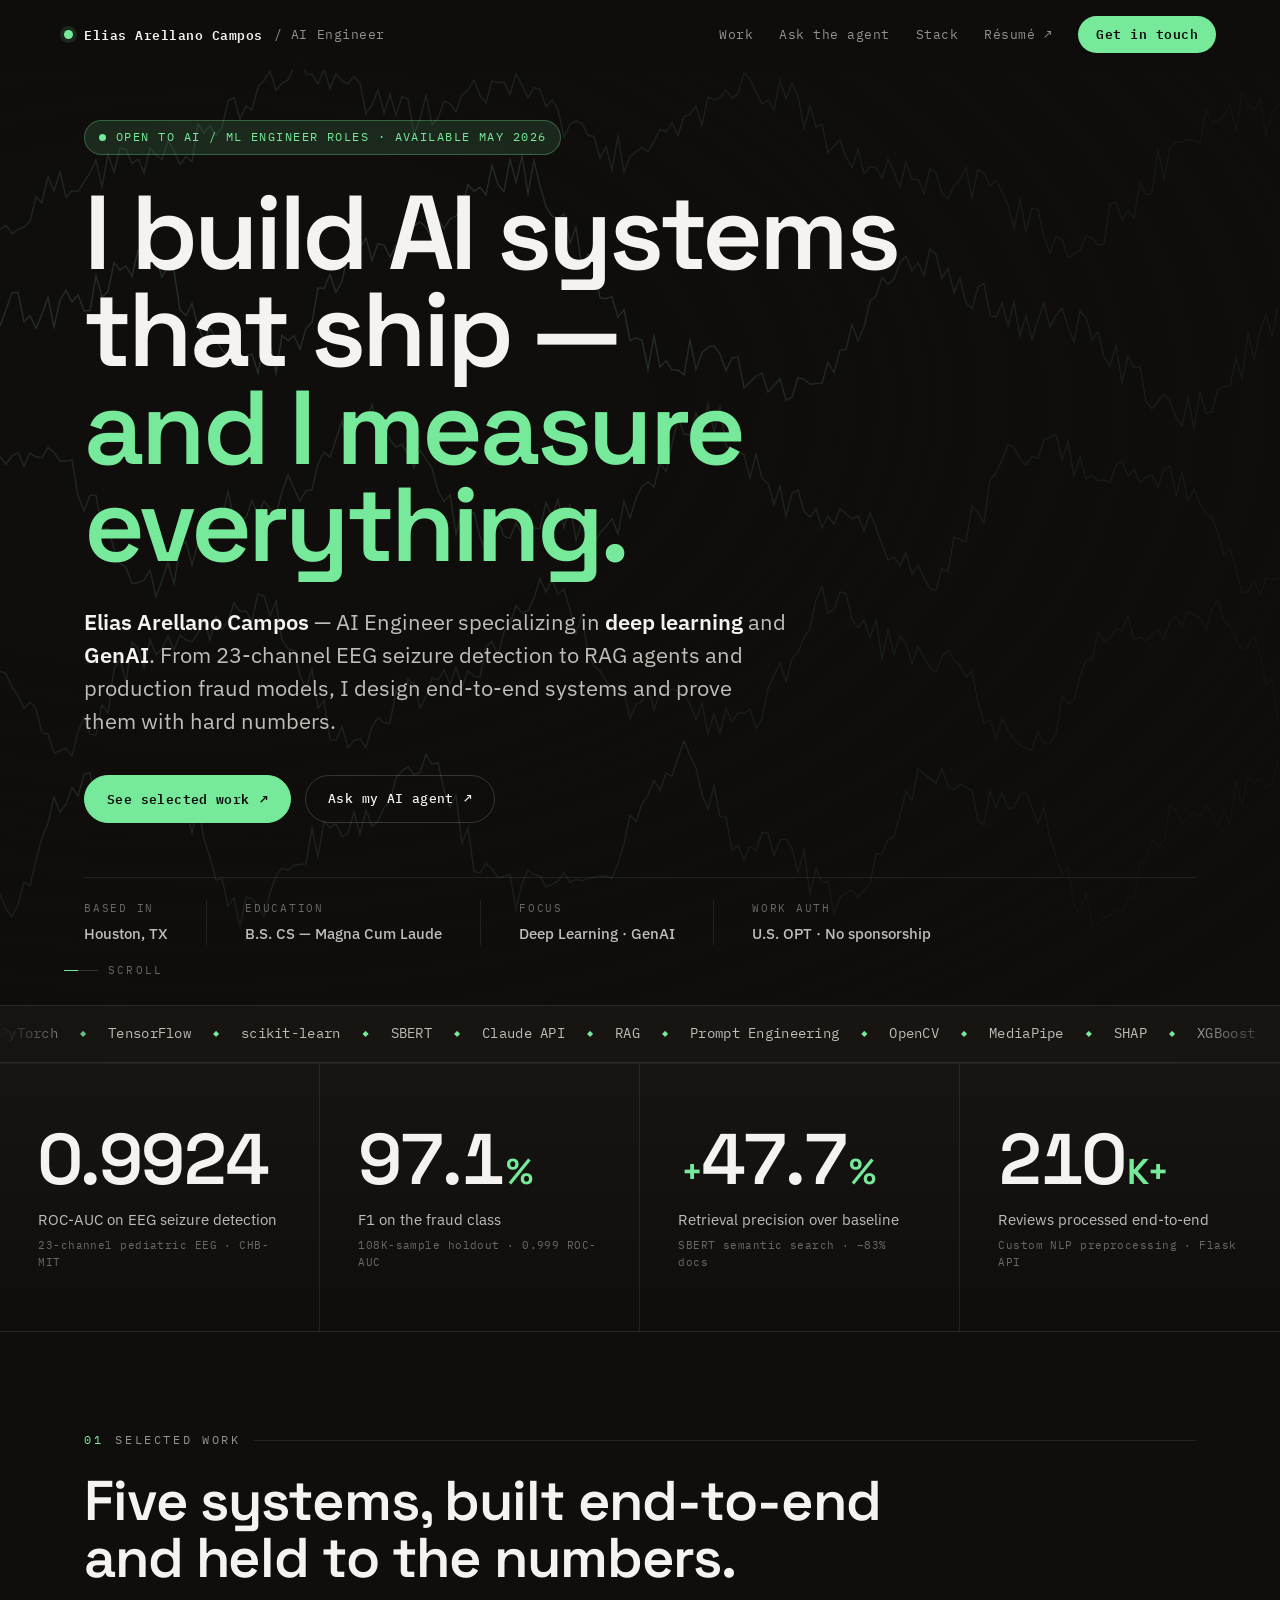
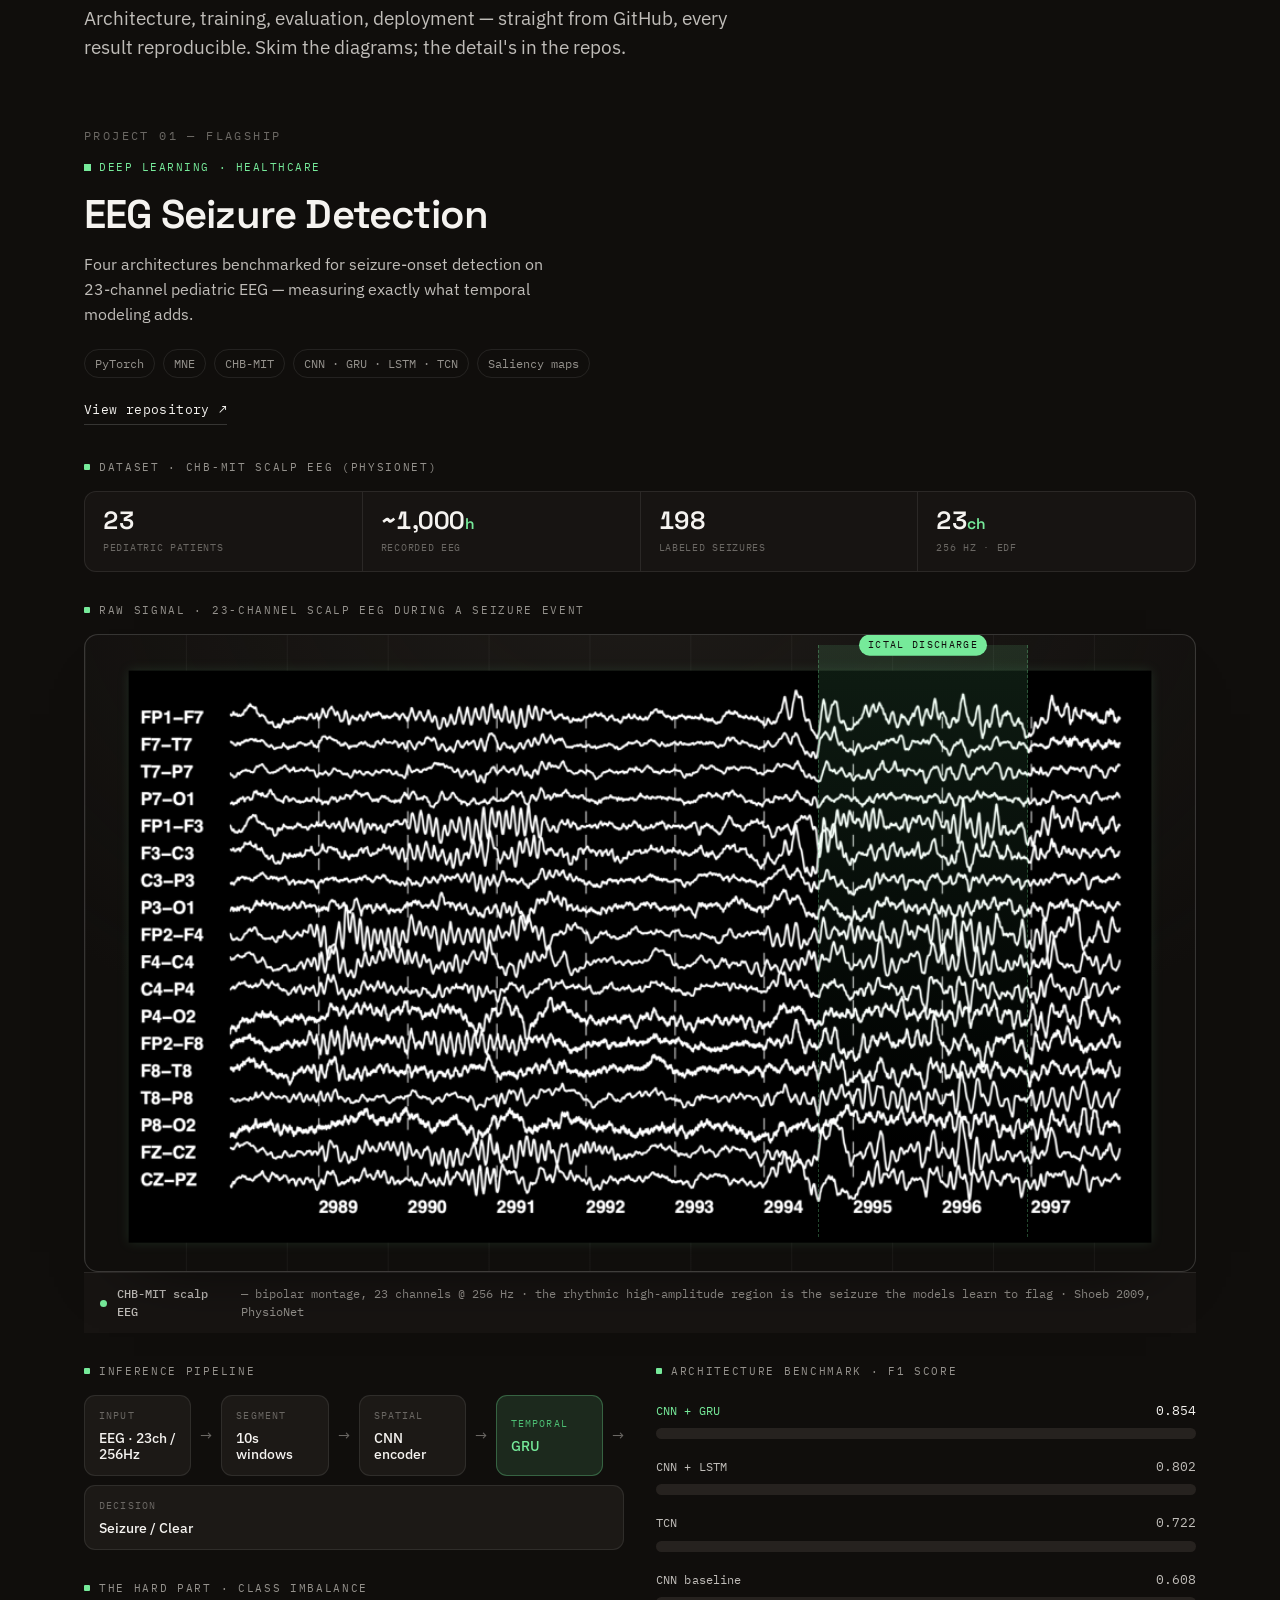
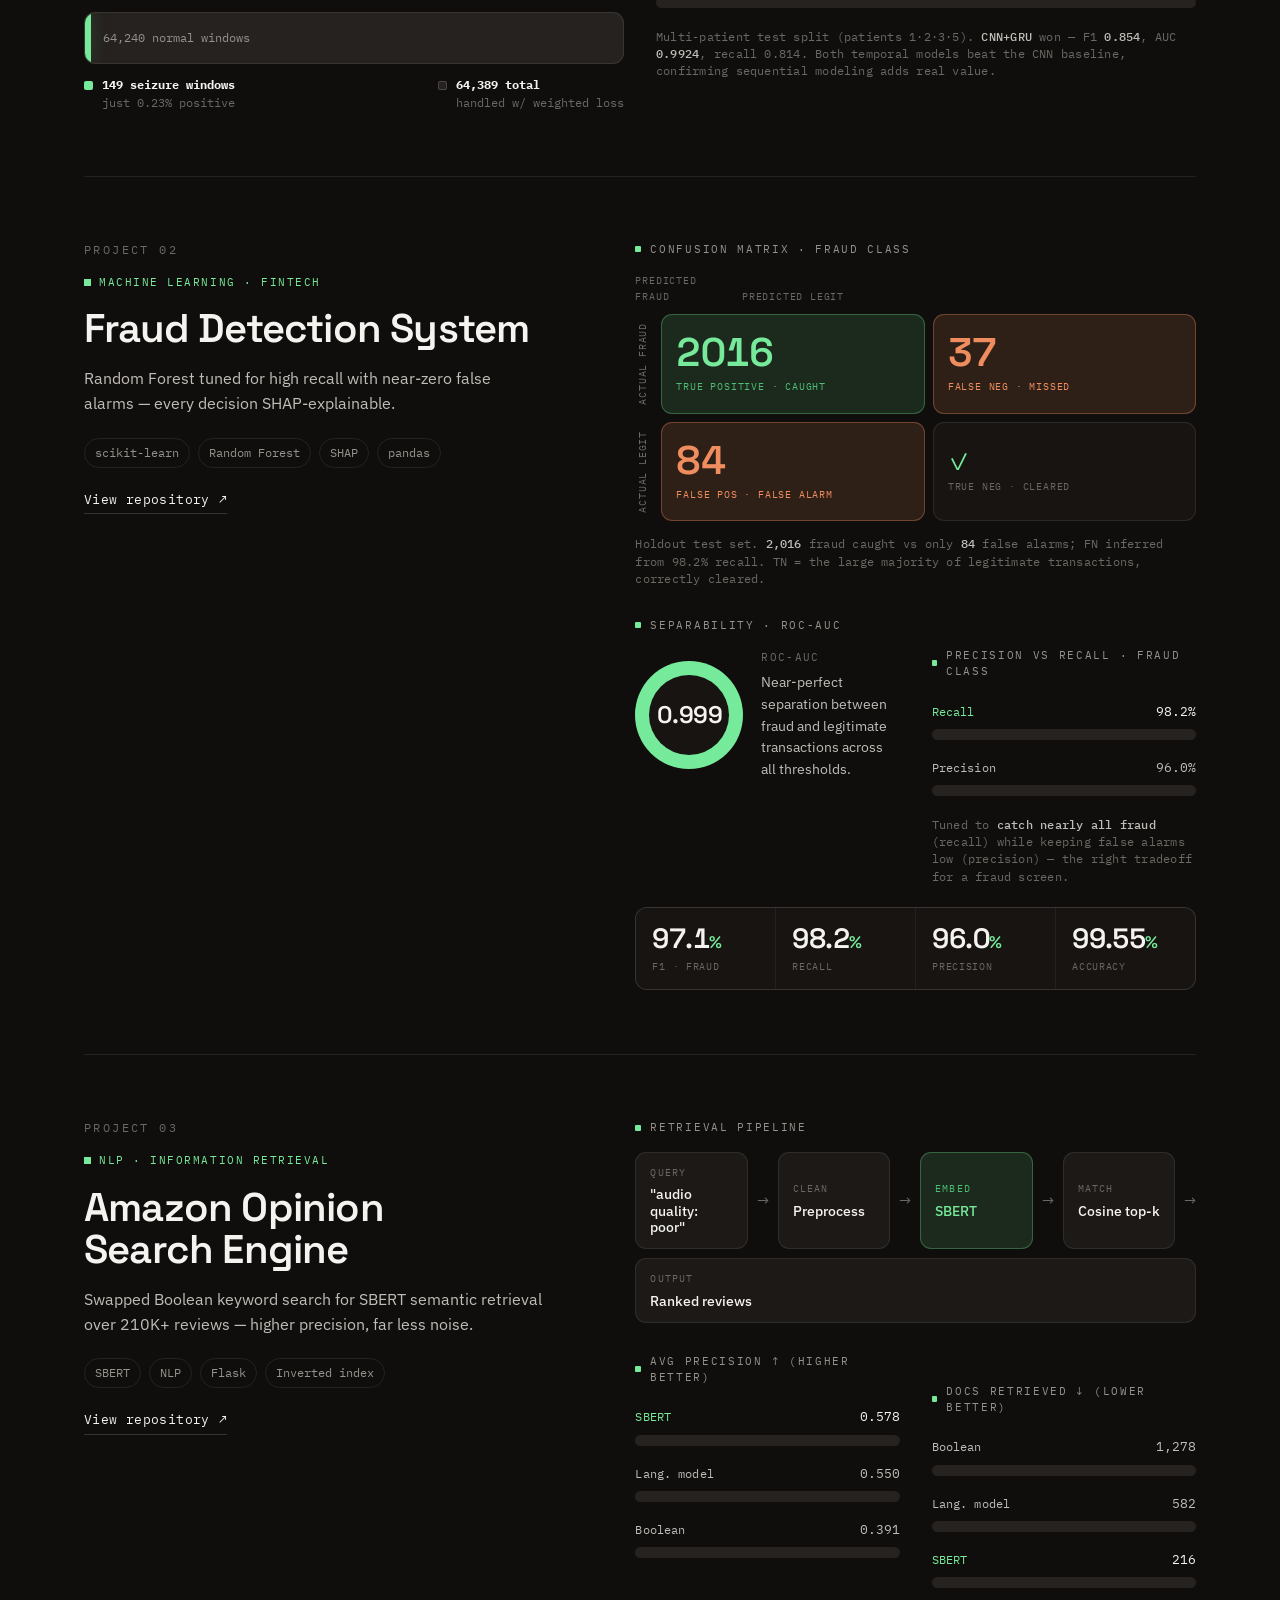
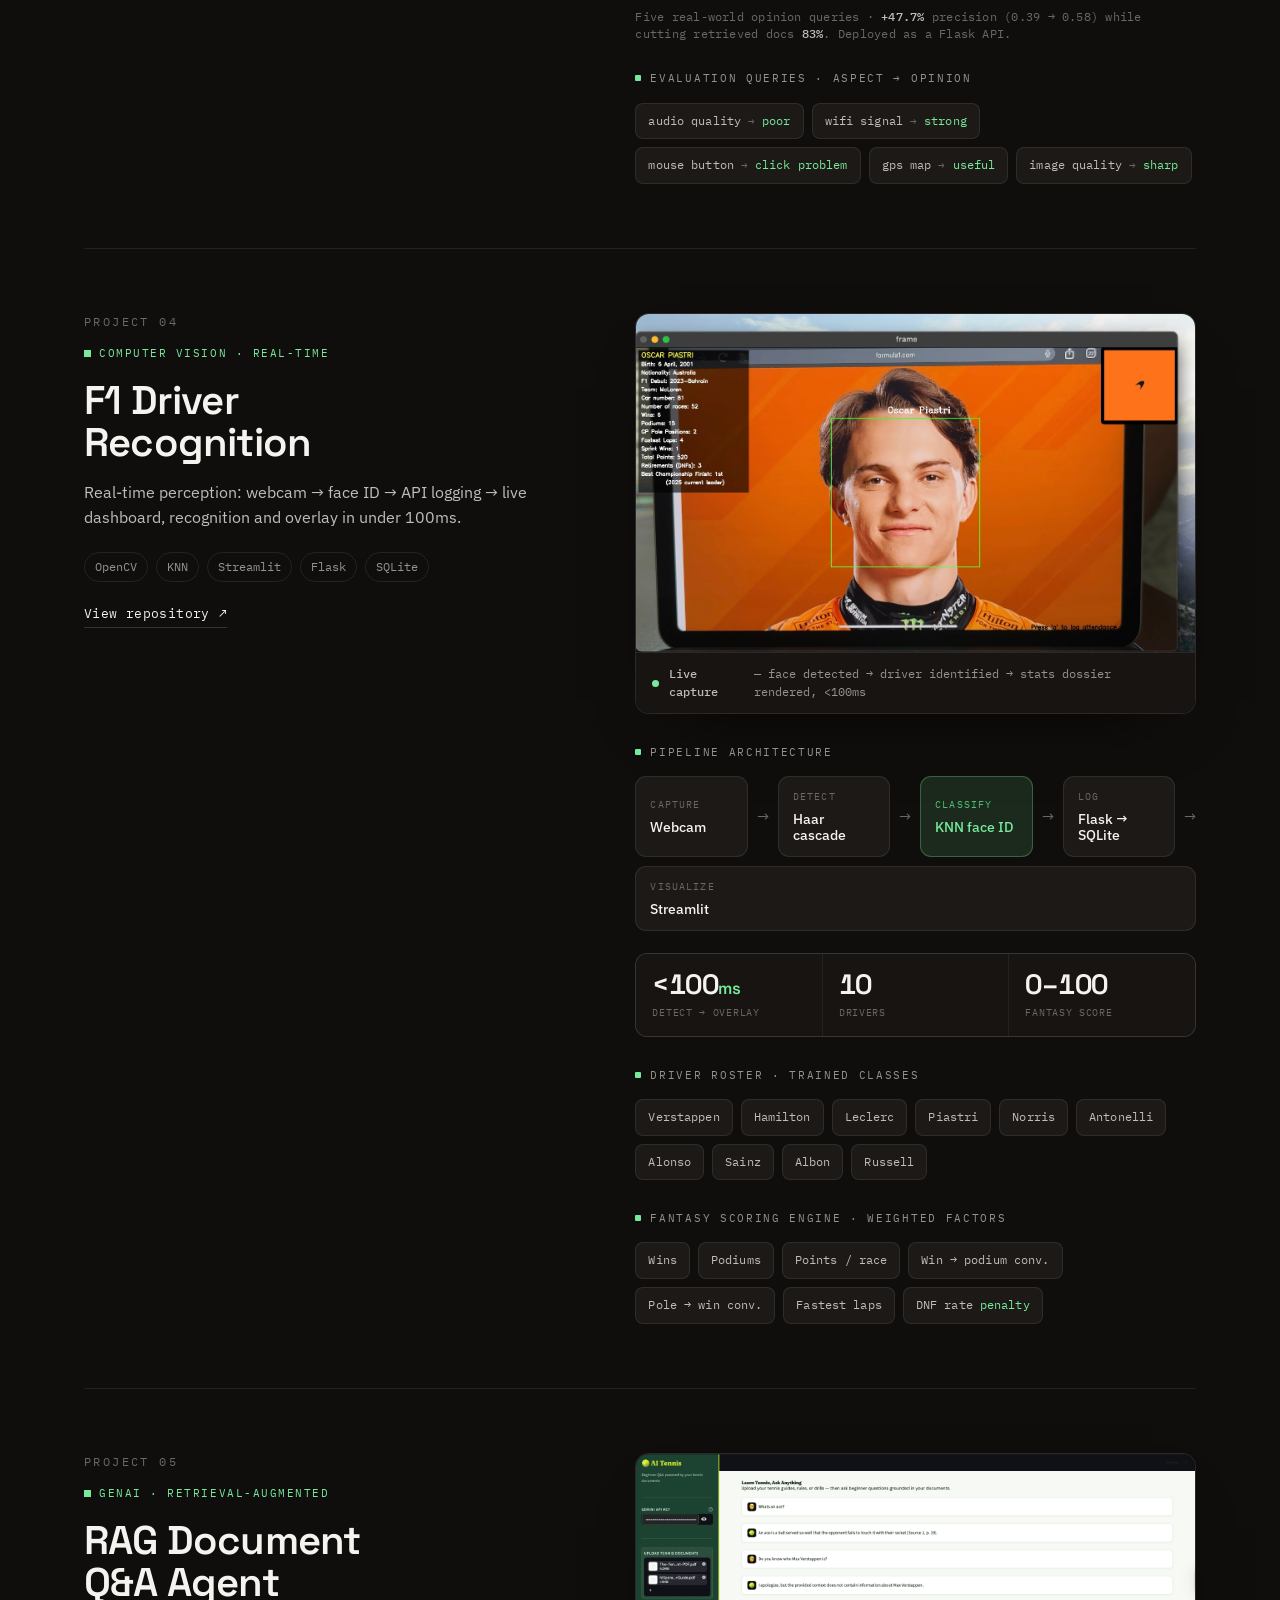
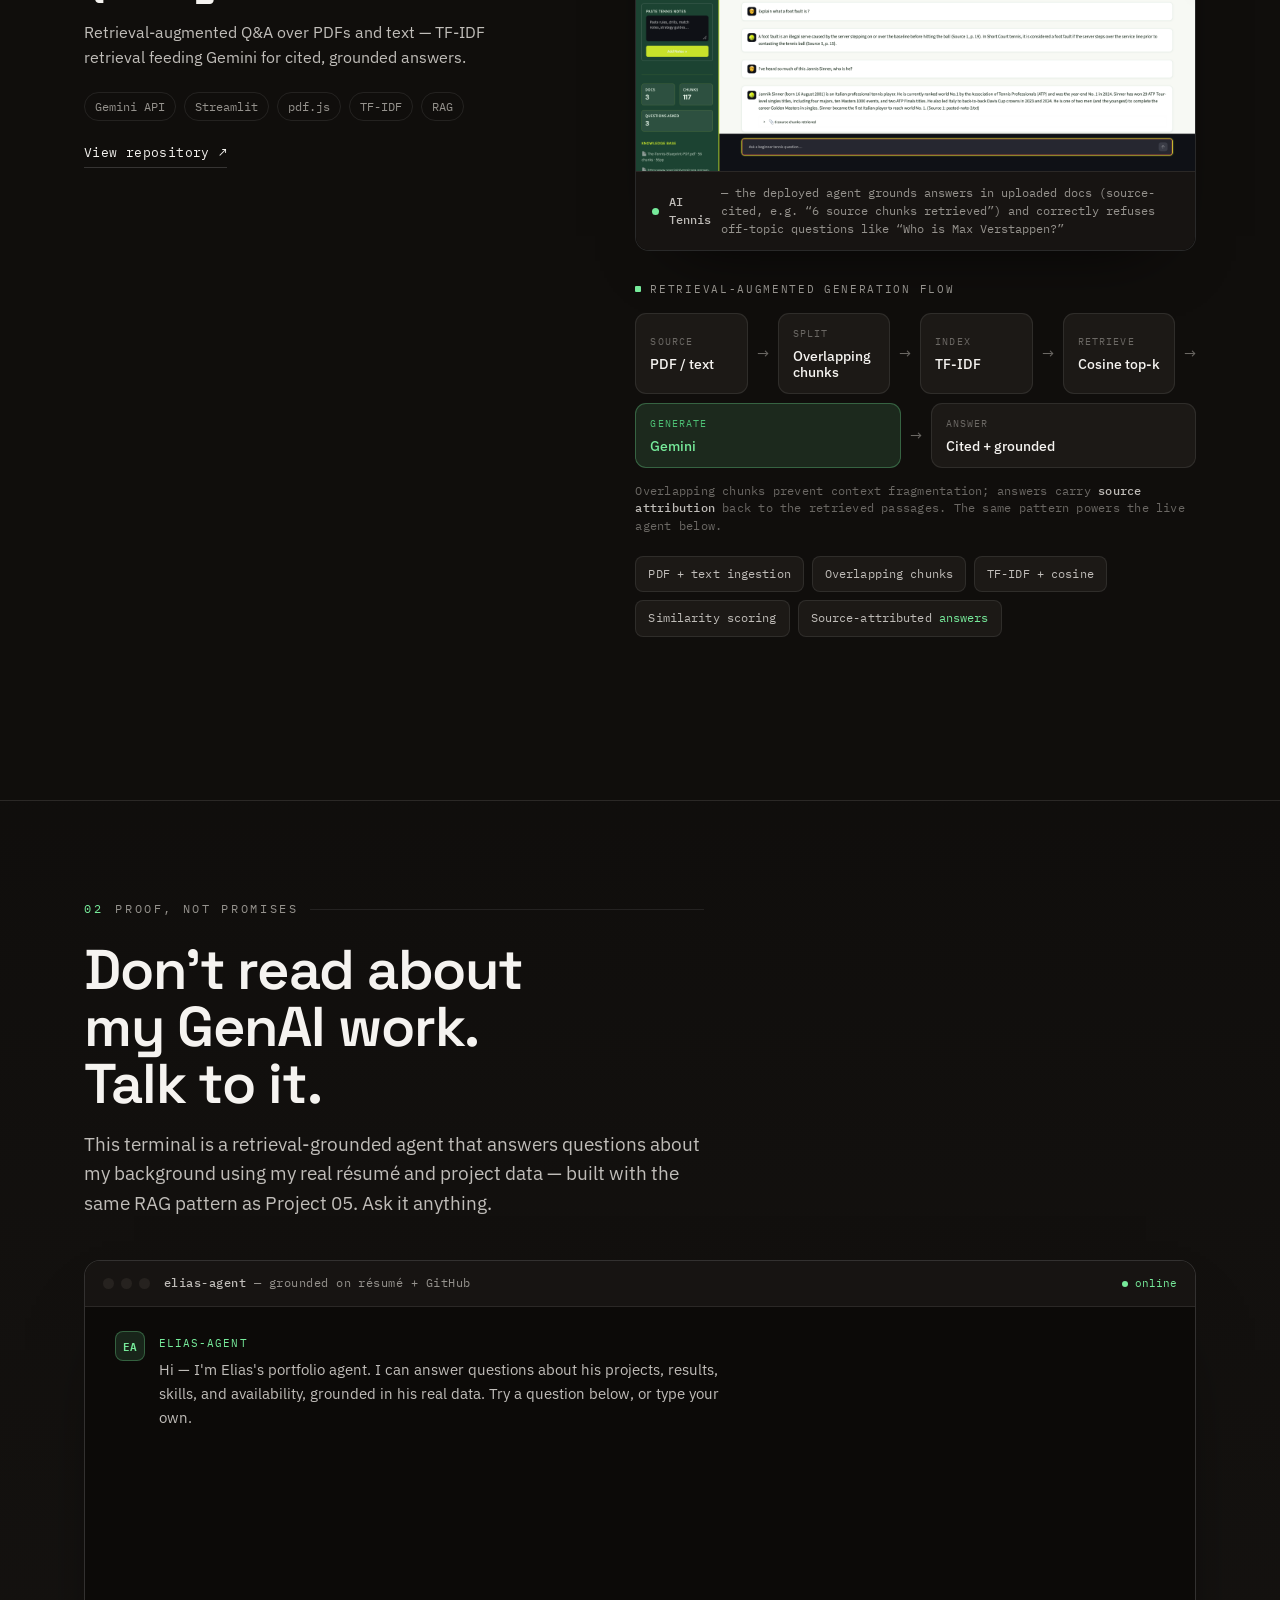
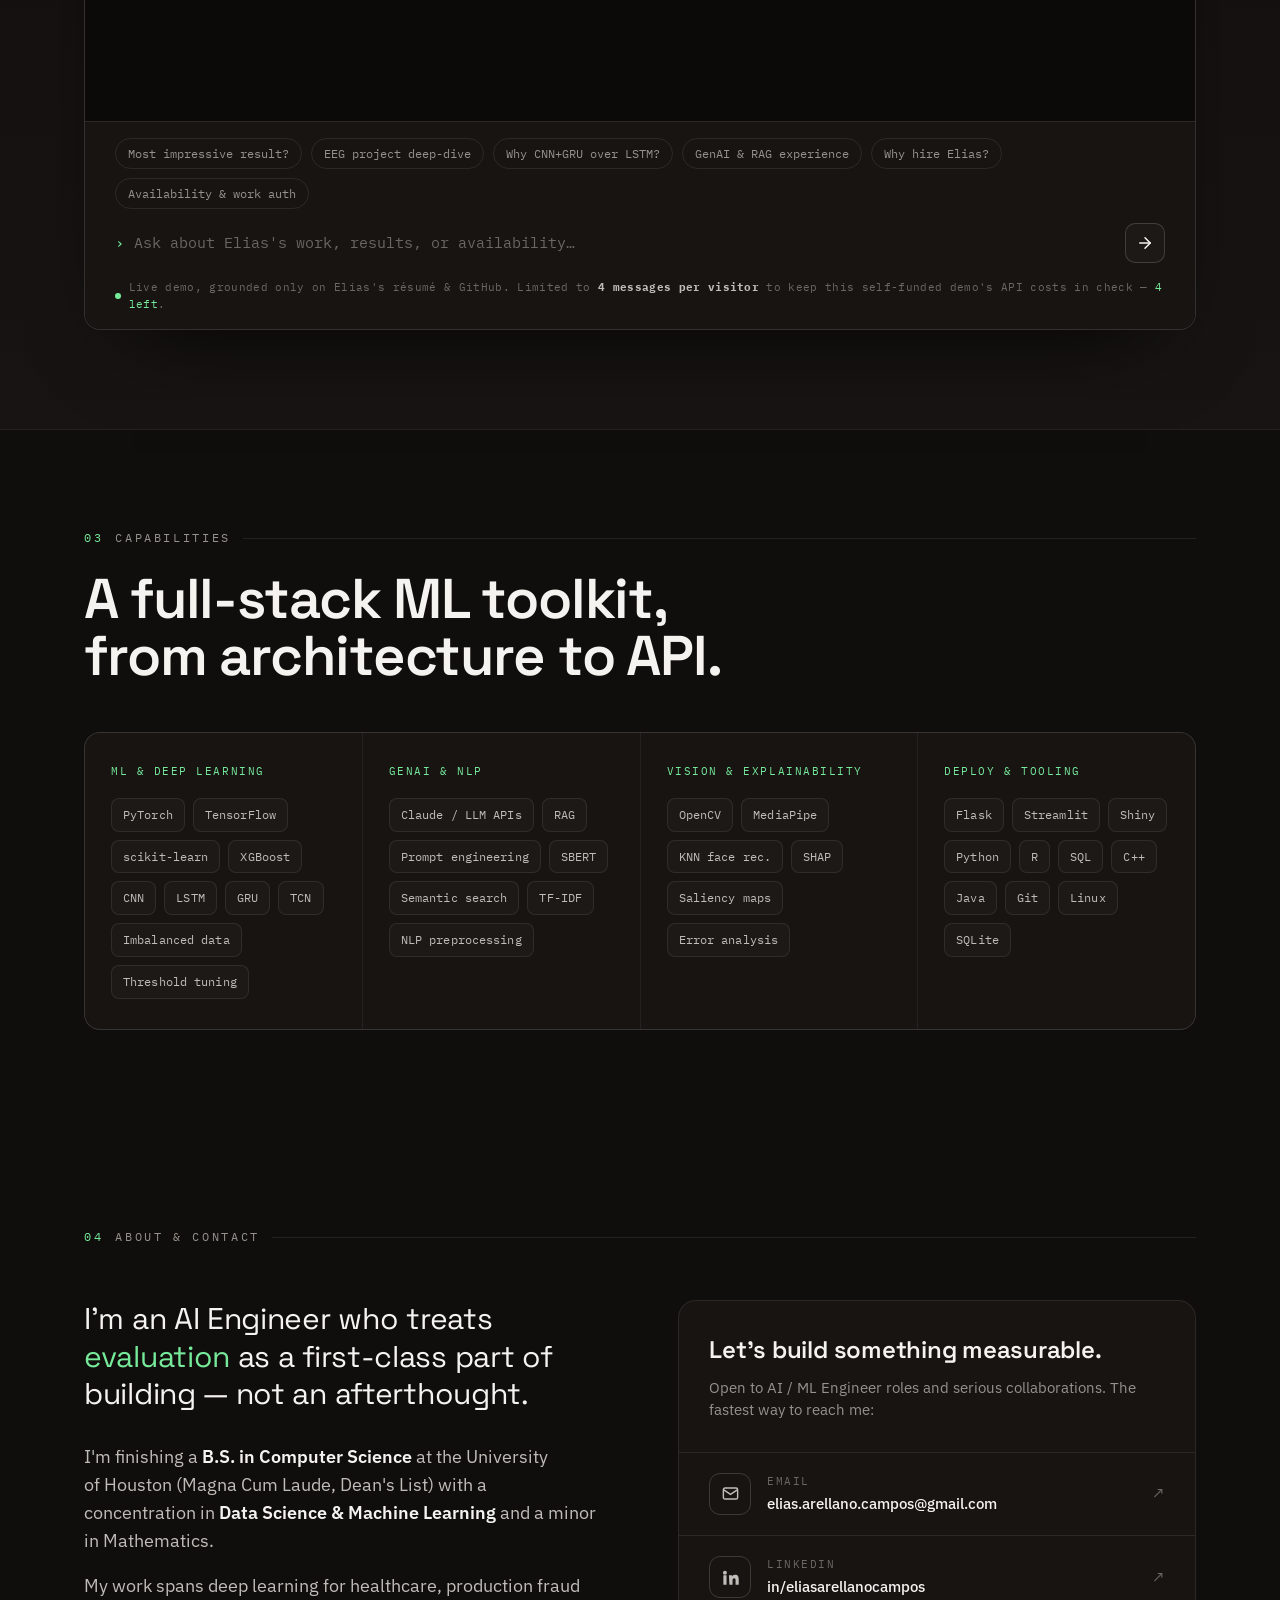
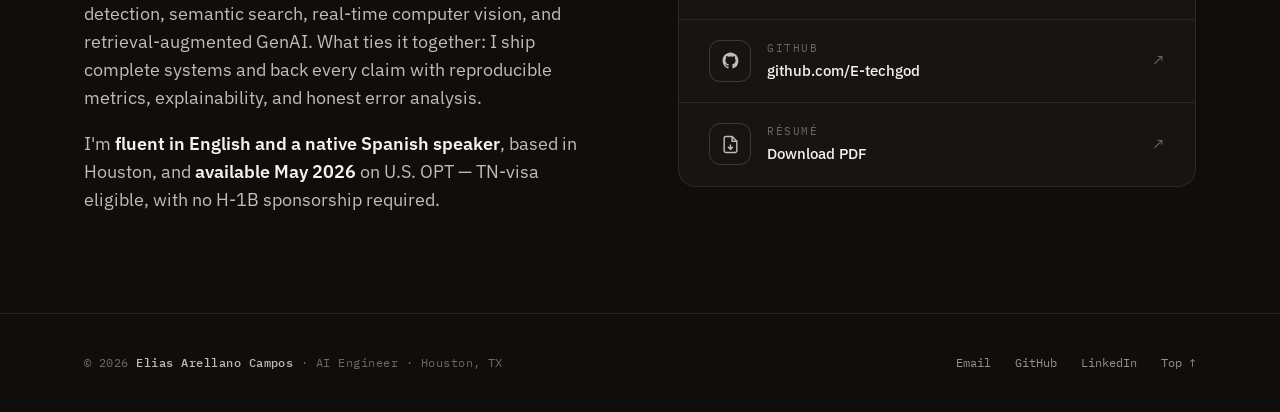
==== index.html @ c5131cd6 "Portfolio" ====
<!DOCTYPE html>
<html lang="en">
<head>
<meta charset="UTF-8" />
<meta name="viewport" content="width=device-width, initial-scale=1.0" />
<title>Elias Arellano Campos — AI Engineer</title>
<meta name="description" content="Elias Arellano Campos — AI Engineer building deep learning and GenAI systems that ship, measured by hard metrics. Houston, TX." />
<link rel="preconnect" href="https://fonts.googleapis.com" />
<link rel="preconnect" href="https://fonts.gstatic.com" crossorigin />
<link href="https://fonts.googleapis.com/css2?family=Space+Grotesk:wght@400;500;600;700&family=IBM+Plex+Sans:wght@400;500;600&family=IBM+Plex+Mono:wght@400;500;600&display=swap" rel="stylesheet" />
<link rel="stylesheet" href="styles.css" />
<link rel="stylesheet" href="visuals.css" />
</head>
<body>

<template id="__bundler_thumbnail" data-bg-color="#16130f">
  <svg viewBox="0 0 1200 800" xmlns="http://www.w3.org/2000/svg">
    <rect width="1200" height="800" fill="#16130f"/>
    <g fill="none" stroke="#97dea8" stroke-width="6" stroke-linecap="round" opacity="0.9">
      <path d="M120 400 L300 400 L340 250 L380 540 L430 400 L1080 400"/>
    </g>
    <circle cx="600" cy="400" r="14" fill="#97dea8"/>
    <text x="600" y="610" fill="#f4f1ec" font-family="monospace" font-size="54" font-weight="600" text-anchor="middle" letter-spacing="2">EAC</text>
    <text x="600" y="670" fill="#8a857d" font-family="monospace" font-size="26" text-anchor="middle" letter-spacing="6">AI ENGINEER</text>
  </svg>
</template>

<!-- ============ NAV ============ -->
<nav class="nav" id="nav">
  <a class="brand" href="#top">
    <span class="dot"></span>
    <b>Elias Arellano Campos</b><span>/ AI Engineer</span>
  </a>
  <div class="nav-links">
    <a href="#work" class="hide-sm">Work</a>
    <a href="#agent" class="hide-sm">Ask the agent</a>
    <a href="#stack" class="hide-sm">Stack</a>
    <a href="assets/Elias_Arellano_Campos_Resume.pdf" download="Elias_Arellano_Campos_Resume.pdf" target="_blank" rel="noopener" class="hide-sm">Résumé ↗</a>
    <a href="#contact" class="cta">Get in touch</a>
  </div>
</nav>

<!-- ============ HERO ============ -->
<header class="hero" id="top" data-screen-label="Hero">
  <canvas id="wave"></canvas>
  <div class="wrap">
    <div class="status reveal"><span class="led"></span> Open to AI / ML Engineer roles · Available May 2026</div>
    <h1 class="reveal">
      I build AI systems<br />that ship —<br /><span class="grad">and I measure<br />everything.</span>
    </h1>
    <p class="sub reveal">
      <b>Elias Arellano Campos</b> — AI Engineer specializing in <b>deep learning</b> and <b>GenAI</b>.
      From 23-channel EEG seizure detection to RAG agents and production fraud models, I design
      end-to-end systems and prove them with hard numbers.
    </p>
    <div class="hero-cta reveal">
      <a href="#work" class="btn primary">See selected work <span class="arr">↗</span></a>
      <a href="#agent" class="btn">Ask my AI agent <span class="arr">↗</span></a>
    </div>
    <div class="facts reveal">
      <div class="fact"><div class="k">Based in</div><div class="v">Houston, TX</div></div>
      <div class="fact"><div class="k">Education</div><div class="v">B.S. CS — Magna Cum Laude</div></div>
      <div class="fact"><div class="k">Focus</div><div class="v">Deep Learning · GenAI</div></div>
      <div class="fact"><div class="k">Work auth</div><div class="v">U.S. OPT · No sponsorship</div></div>
    </div>
  </div>
  <div class="scrollcue"><span class="bar"></span> Scroll</div>
</header>

<!-- ============ TECH MARQUEE ============ -->
<div class="marquee" aria-label="Tech stack">
  <div class="marquee-track" id="mqTrack">
    <span class="mq">PyTorch</span><span class="mq-sep">◆</span>
    <span class="mq">TensorFlow</span><span class="mq-sep">◆</span>
    <span class="mq">scikit-learn</span><span class="mq-sep">◆</span>
    <span class="mq">SBERT</span><span class="mq-sep">◆</span>
    <span class="mq">Claude API</span><span class="mq-sep">◆</span>
    <span class="mq">RAG</span><span class="mq-sep">◆</span>
    <span class="mq">Prompt Engineering</span><span class="mq-sep">◆</span>
    <span class="mq">OpenCV</span><span class="mq-sep">◆</span>
    <span class="mq">MediaPipe</span><span class="mq-sep">◆</span>
    <span class="mq">SHAP</span><span class="mq-sep">◆</span>
    <span class="mq">XGBoost</span><span class="mq-sep">◆</span>
    <span class="mq">Flask</span><span class="mq-sep">◆</span>
    <span class="mq">Streamlit</span><span class="mq-sep">◆</span>
    <span class="mq">pandas</span><span class="mq-sep">◆</span>
    <span class="mq">NumPy</span><span class="mq-sep">◆</span>
    <span class="mq">Python</span><span class="mq-sep">◆</span>
    <span class="mq">SQL</span><span class="mq-sep">◆</span>
    <span class="mq">Git</span><span class="mq-sep">◆</span>
  </div>
</div>

<!-- ============ METRICS ============ -->
<section class="metrics" aria-label="Headline results">
  <div class="grid">
    <div class="metric reveal">
      <div class="big" data-count="0.9924" data-dec="4">0.0000</div>
      <div class="lab">ROC-AUC on EEG seizure detection</div>
      <div class="ctx">23-channel pediatric EEG · CHB-MIT</div>
    </div>
    <div class="metric reveal">
      <div class="big" data-count="97.1" data-dec="1">0.0<span class="unit">%</span></div>
      <div class="lab">F1 on the fraud class</div>
      <div class="ctx">108K-sample holdout · 0.999 ROC-AUC</div>
    </div>
    <div class="metric reveal">
      <div class="big"><span class="unit">+</span><span data-count="47.7" data-dec="1">0.0</span><span class="unit">%</span></div>
      <div class="lab">Retrieval precision over baseline</div>
      <div class="ctx">SBERT semantic search · −83% docs</div>
    </div>
    <div class="metric reveal">
      <div class="big" data-count="210" data-dec="0">0<span class="unit">K+</span></div>
      <div class="lab">Reviews processed end-to-end</div>
      <div class="ctx">Custom NLP preprocessing · Flask API</div>
    </div>
  </div>
</section>

<!-- ============ WORK ============ -->
<main class="section wrap" id="work">
  <div class="reveal">
    <div class="eyebrow"><span class="num">01</span> Selected work</div>
    <h2 class="h-sec">Five systems, built end-to-end<br />and held to the numbers.</h2>
    <p class="lead">Architecture, training, evaluation, deployment — straight from GitHub, every result reproducible. Skim the diagrams; the detail's in the repos.</p>
  </div>

  <!-- FLAGSHIP: EEG -->
  <article class="proj flagship reveal" data-screen-label="Project: EEG">
    <div class="proj-index">PROJECT 01 — FLAGSHIP</div>
    <div class="proj-domain"><span class="sq"></span> Deep Learning · Healthcare</div>
    <h3>EEG Seizure Detection</h3>
    <p class="blurb">Four architectures benchmarked for seizure-onset detection on 23-channel pediatric EEG — measuring exactly what temporal modeling adds.</p>
    <div class="stack">
      <span>PyTorch</span><span>MNE</span><span>CHB-MIT</span><span>CNN · GRU · LSTM · TCN</span><span>Saliency maps</span>
    </div>
    <a class="proj-link" href="https://github.com/ZAYNKD40/DataScience_Seizure_Project" target="_blank" rel="noopener">View repository <span>↗</span></a>

    <div class="viz-block" style="margin-top:34px">
      <div class="viz-title">Dataset · CHB-MIT scalp EEG (PhysioNet)</div>
      <div class="dstrip">
        <div class="d"><div class="dn">23</div><div class="dl">Pediatric patients</div></div>
        <div class="d"><div class="dn">~1,000<span class="u">h</span></div><div class="dl">Recorded EEG</div></div>
        <div class="d"><div class="dn">198</div><div class="dl">Labeled seizures</div></div>
        <div class="d"><div class="dn">23<span class="u">ch</span></div><div class="dl">256 Hz · EDF</div></div>
      </div>
    </div>

    <div class="viz-block" style="margin-top:30px">
      <div class="viz-title">Raw signal · 23-channel scalp EEG during a seizure event</div>
      <figure class="eeg-trace">
        <div class="eeg-trace-img">
          <img src="assets/eeg-seizure-trace.png" alt="23-channel bipolar-montage scalp EEG showing rhythmic, high-amplitude ictal discharge across channels FP1–F7 through CZ–PZ over roughly a ten-second window" loading="lazy" />
          <span class="eeg-onset"><span class="eeg-onset-tag">ictal discharge</span></span>
        </div>
        <figcaption class="shot-cap">
          <span class="led"></span> <b>CHB-MIT scalp EEG</b> — bipolar montage, 23 channels @ 256 Hz · the rhythmic high-amplitude region is the seizure the models learn to flag · Shoeb 2009, PhysioNet
        </figcaption>
      </figure>
    </div>

    <div class="viz-2" style="margin-top:30px">
      <div>
        <div class="viz-block">
          <div class="viz-title">Inference pipeline</div>
          <div class="flow">
            <div class="flow-node"><span class="fn-tag">Input</span><span class="fn-label">EEG · 23ch / 256Hz</span></div>
            <span class="flow-arrow">→</span>
            <div class="flow-node"><span class="fn-tag">Segment</span><span class="fn-label">10s windows</span></div>
            <span class="flow-arrow">→</span>
            <div class="flow-node"><span class="fn-tag">Spatial</span><span class="fn-label">CNN encoder</span></div>
            <span class="flow-arrow">→</span>
            <div class="flow-node acc"><span class="fn-tag">Temporal</span><span class="fn-label">GRU</span></div>
            <span class="flow-arrow">→</span>
            <div class="flow-node"><span class="fn-tag">Decision</span><span class="fn-label">Seizure / Clear</span></div>
          </div>
        </div>
        <div class="viz-block">
          <div class="viz-title">The hard part · class imbalance</div>
          <div class="imbalance">
            <div class="imb-bar">
              <div class="imb-neg">64,240 normal windows</div>
              <div class="imb-pos"></div>
            </div>
            <div class="imb-legend">
              <div class="it"><span class="sw pos"></span><span class="tx"><b>149 seizure windows</b><span>just 0.23% positive</span></span></div>
              <div class="it"><span class="sw neg"></span><span class="tx"><b>64,389 total</b><span>handled w/ weighted loss</span></span></div>
            </div>
          </div>
        </div>
      </div>
      <div>
        <div class="viz-block">
          <div class="viz-title">Architecture benchmark · F1 score</div>
          <div class="barchart">
            <div class="bc-row best"><span class="bc-label">CNN + GRU</span><span class="bc-track"><span class="bc-fill" data-w="85.4"></span></span><span class="bc-val">0.854</span></div>
            <div class="bc-row"><span class="bc-label">CNN + LSTM</span><span class="bc-track"><span class="bc-fill" data-w="80.2"></span></span><span class="bc-val">0.802</span></div>
            <div class="bc-row"><span class="bc-label">TCN</span><span class="bc-track"><span class="bc-fill" data-w="72.2"></span></span><span class="bc-val">0.722</span></div>
            <div class="bc-row"><span class="bc-label">CNN baseline</span><span class="bc-track"><span class="bc-fill" data-w="60.8"></span></span><span class="bc-val">0.608</span></div>
          </div>
          <p class="viz-cap">Multi-patient test split (patients 1·2·3·5). <b>CNN+GRU</b> won — F1 <b>0.854</b>, AUC <b>0.9924</b>, recall 0.814. Both temporal models beat the CNN baseline, confirming sequential modeling adds real value.</p>
        </div>
      </div>
    </div>
  </article>

  <!-- FRAUD -->
  <article class="proj reveal" data-screen-label="Project: Fraud">
    <div class="proj-meta">
      <div class="proj-index">PROJECT 02</div>
      <div class="proj-domain"><span class="sq"></span> Machine Learning · Fintech</div>
      <h3>Fraud Detection System</h3>
      <p class="blurb">Random Forest tuned for high recall with near-zero false alarms — every decision SHAP-explainable.</p>
      <div class="stack"><span>scikit-learn</span><span>Random Forest</span><span>SHAP</span><span>pandas</span></div>
      <a class="proj-link" href="https://github.com/E-techgod/fraud-detection-ml" target="_blank" rel="noopener">View repository <span>↗</span></a>
    </div>
    <div class="proj-body">
      <div class="viz-block">
        <div class="viz-title">Confusion matrix · fraud class</div>
        <div class="cmatrix">
          <div class="cm-corner"></div>
          <div class="cm-col">Predicted fraud</div>
          <div class="cm-col">Predicted legit</div>
          <div class="cm-row">Actual fraud</div>
          <div class="cm-cell ok"><span class="cmn" data-count="2016" data-dec="0">0</span><span class="cml">True positive · caught</span></div>
          <div class="cm-cell err"><span class="cmn">37</span><span class="cml">False neg · missed</span></div>
          <div class="cm-row">Actual legit</div>
          <div class="cm-cell err"><span class="cmn">84</span><span class="cml">False pos · false alarm</span></div>
          <div class="cm-cell muted"><span class="check">✓</span><span class="cml">True neg · cleared</span></div>
        </div>
        <p class="viz-cap">Holdout test set. <b>2,016</b> fraud caught vs only <b>84</b> false alarms; FN inferred from 98.2% recall. TN = the large majority of legitimate transactions, correctly cleared.</p>
      </div>
      <div class="viz-2" style="margin-top:30px">
        <div class="viz-block">
          <div class="viz-title">Separability · ROC-AUC</div>
          <div class="ring-wrap">
            <div class="ring" style="--p:359.6"><span class="rv">0.999</span></div>
            <div class="ring-meta">
              <div class="rk">ROC-AUC</div>
              <div class="rd">Near-perfect separation between fraud and legitimate transactions across all thresholds.</div>
            </div>
          </div>
        </div>
        <div class="viz-block">
          <div class="viz-title">Precision vs recall · fraud class</div>
          <div class="barchart">
            <div class="bc-row best"><span class="bc-label">Recall</span><span class="bc-track"><span class="bc-fill" data-w="98.2"></span></span><span class="bc-val">98.2%</span></div>
            <div class="bc-row"><span class="bc-label">Precision</span><span class="bc-track"><span class="bc-fill" data-w="96.0"></span></span><span class="bc-val">96.0%</span></div>
          </div>
          <p class="viz-cap">Tuned to <b>catch nearly all fraud</b> (recall) while keeping false alarms low (precision) — the right tradeoff for a fraud screen.</p>
        </div>
      </div>
      <div class="kstrip">
        <div class="k"><div class="n">97.1<span class="u">%</span></div><div class="l">F1 · fraud</div></div>
        <div class="k"><div class="n">98.2<span class="u">%</span></div><div class="l">Recall</div></div>
        <div class="k"><div class="n">96.0<span class="u">%</span></div><div class="l">Precision</div></div>
        <div class="k"><div class="n">99.55<span class="u">%</span></div><div class="l">Accuracy</div></div>
      </div>
    </div>
  </article>

  <!-- AMAZON -->
  <article class="proj reveal" data-screen-label="Project: Search">
    <div class="proj-meta">
      <div class="proj-index">PROJECT 03</div>
      <div class="proj-domain"><span class="sq"></span> NLP · Information Retrieval</div>
      <h3>Amazon Opinion<br />Search Engine</h3>
      <p class="blurb">Swapped Boolean keyword search for SBERT semantic retrieval over 210K+ reviews — higher precision, far less noise.</p>
      <div class="stack"><span>SBERT</span><span>NLP</span><span>Flask</span><span>Inverted index</span></div>
      <a class="proj-link" href="https://github.com/E-techgod/amazon_search_engine" target="_blank" rel="noopener">View repository <span>↗</span></a>
    </div>
    <div class="proj-body">
      <div class="viz-block">
        <div class="viz-title">Retrieval pipeline</div>
        <div class="flow">
          <div class="flow-node"><span class="fn-tag">Query</span><span class="fn-label">"audio quality: poor"</span></div>
          <span class="flow-arrow">→</span>
          <div class="flow-node"><span class="fn-tag">Clean</span><span class="fn-label">Preprocess</span></div>
          <span class="flow-arrow">→</span>
          <div class="flow-node acc"><span class="fn-tag">Embed</span><span class="fn-label">SBERT</span></div>
          <span class="flow-arrow">→</span>
          <div class="flow-node"><span class="fn-tag">Match</span><span class="fn-label">Cosine top-k</span></div>
          <span class="flow-arrow">→</span>
          <div class="flow-node"><span class="fn-tag">Output</span><span class="fn-label">Ranked reviews</span></div>
        </div>
      </div>
      <div class="viz-2" style="margin-top:30px">
        <div class="viz-block">
          <div class="viz-title">Avg precision ↑ (higher better)</div>
          <div class="barchart">
            <div class="bc-row best"><span class="bc-label">SBERT</span><span class="bc-track"><span class="bc-fill" data-w="57.8"></span></span><span class="bc-val">0.578</span></div>
            <div class="bc-row"><span class="bc-label">Lang. model</span><span class="bc-track"><span class="bc-fill" data-w="55.0"></span></span><span class="bc-val">0.550</span></div>
            <div class="bc-row"><span class="bc-label">Boolean</span><span class="bc-track"><span class="bc-fill" data-w="39.1"></span></span><span class="bc-val">0.391</span></div>
          </div>
        </div>
        <div class="viz-block">
          <div class="viz-title">Docs retrieved ↓ (lower better)</div>
          <div class="barchart">
            <div class="bc-row down"><span class="bc-label">Boolean</span><span class="bc-track"><span class="bc-fill" data-w="100"></span></span><span class="bc-val">1,278</span></div>
            <div class="bc-row down"><span class="bc-label">Lang. model</span><span class="bc-track"><span class="bc-fill" data-w="45.5"></span></span><span class="bc-val">582</span></div>
            <div class="bc-row best"><span class="bc-label">SBERT</span><span class="bc-track"><span class="bc-fill" data-w="16.9"></span></span><span class="bc-val">216</span></div>
          </div>
        </div>
      </div>
      <p class="viz-cap">Five real-world opinion queries · <b>+47.7%</b> precision (0.39 → 0.58) while cutting retrieved docs <b>83%</b>. Deployed as a Flask API.</p>
      <div class="viz-block" style="margin-top:28px">
        <div class="viz-title">Evaluation queries · aspect → opinion</div>
        <div class="chipset">
          <span class="qc">audio quality <span class="qa">→</span> <em>poor</em></span>
          <span class="qc">wifi signal <span class="qa">→</span> <em>strong</em></span>
          <span class="qc">mouse button <span class="qa">→</span> <em>click problem</em></span>
          <span class="qc">gps map <span class="qa">→</span> <em>useful</em></span>
          <span class="qc">image quality <span class="qa">→</span> <em>sharp</em></span>
        </div>
      </div>
    </div>
  </article>

  <!-- F1 CV -->
  <article class="proj reveal" data-screen-label="Project: F1">
    <div class="proj-meta">
      <div class="proj-index">PROJECT 04</div>
      <div class="proj-domain"><span class="sq"></span> Computer Vision · Real-time</div>
      <h3>F1 Driver<br />Recognition</h3>
      <p class="blurb">Real-time perception: webcam → face ID → API logging → live dashboard, recognition and overlay in under 100ms.</p>
      <div class="stack"><span>OpenCV</span><span>KNN</span><span>Streamlit</span><span>Flask</span><span>SQLite</span></div>
      <a class="proj-link" href="https://github.com/E-techgod/f1_driver_recognition" target="_blank" rel="noopener">View repository <span>↗</span></a>
    </div>
    <div class="proj-body">
      <div class="viz-block">
        <div class="shot">
          <img src="assets/f1-recognition-demo.png" alt="Live F1 driver recognition: green bounding box around the detected face, name label, and a real-time stats dossier overlay" loading="lazy" />
          <div class="shot-cap"><span class="led"></span> <b>Live capture</b> — face detected → driver identified → stats dossier rendered, &lt;100ms</div>
        </div>
      </div>
      <div class="viz-block">
        <div class="viz-title">Pipeline architecture</div>
        <div class="flow">
          <div class="flow-node"><span class="fn-tag">Capture</span><span class="fn-label">Webcam</span></div>
          <span class="flow-arrow">→</span>
          <div class="flow-node"><span class="fn-tag">Detect</span><span class="fn-label">Haar cascade</span></div>
          <span class="flow-arrow">→</span>
          <div class="flow-node acc"><span class="fn-tag">Classify</span><span class="fn-label">KNN face ID</span></div>
          <span class="flow-arrow">→</span>
          <div class="flow-node"><span class="fn-tag">Log</span><span class="fn-label">Flask → SQLite</span></div>
          <span class="flow-arrow">→</span>
          <div class="flow-node"><span class="fn-tag">Visualize</span><span class="fn-label">Streamlit</span></div>
        </div>
      </div>
      <div class="kstrip">
        <div class="k"><div class="n">&lt;100<span class="u">ms</span></div><div class="l">Detect → overlay</div></div>
        <div class="k"><div class="n">10</div><div class="l">Drivers</div></div>
        <div class="k"><div class="n">0–100</div><div class="l">Fantasy score</div></div>
      </div>
      <div class="viz-block" style="margin-top:30px">
        <div class="viz-title">Driver roster · trained classes</div>
        <div class="chipset">
          <span class="qc">Verstappen</span><span class="qc">Hamilton</span><span class="qc">Leclerc</span>
          <span class="qc">Piastri</span><span class="qc">Norris</span><span class="qc">Antonelli</span>
          <span class="qc">Alonso</span><span class="qc">Sainz</span><span class="qc">Albon</span><span class="qc">Russell</span>
        </div>
      </div>
      <div class="viz-block">
        <div class="viz-title">Fantasy scoring engine · weighted factors</div>
        <div class="chipset">
          <span class="qc">Wins</span><span class="qc">Podiums</span><span class="qc">Points / race</span>
          <span class="qc">Win → podium conv.</span><span class="qc">Pole → win conv.</span>
          <span class="qc">Fastest laps</span><span class="qc">DNF rate <em>penalty</em></span>
        </div>
      </div>
    </div>
  </article>

  <!-- RAG -->
  <article class="proj reveal" data-screen-label="Project: RAG">
    <div class="proj-meta">
      <div class="proj-index">PROJECT 05</div>
      <div class="proj-domain"><span class="sq"></span> GenAI · Retrieval-Augmented</div>
      <h3>RAG Document<br />Q&amp;A Agent</h3>
      <p class="blurb">Retrieval-augmented Q&amp;A over PDFs and text — TF-IDF retrieval feeding Gemini for cited, grounded answers.</p>
      <div class="stack"><span>Gemini API</span><span>Streamlit</span><span>pdf.js</span><span>TF-IDF</span><span>RAG</span></div>
      <a class="proj-link" href="https://github.com/E-techgod/AI-Tennis" target="_blank" rel="noopener">View repository <span>↗</span></a>
    </div>
    <div class="proj-body">
      <div class="viz-block">
        <div class="shot">
          <img src="assets/rag-tennis-demo.png" alt="AI Tennis RAG agent UI: sidebar with API key, uploaded tennis PDFs and a knowledge base of 3 docs and 117 chunks; the chat answers beginner questions with source-cited passages and refuses an out-of-scope question about Max Verstappen" loading="lazy" />
          <div class="shot-cap"><span class="led"></span> <b>AI Tennis</b> — the deployed agent grounds answers in uploaded docs (source-cited, e.g. &ldquo;6 source chunks retrieved&rdquo;) and correctly refuses off-topic questions like &ldquo;Who is Max Verstappen?&rdquo;</div>
        </div>
      </div>
      <div class="viz-block">
        <div class="viz-title">Retrieval-augmented generation flow</div>
        <div class="flow">
          <div class="flow-node"><span class="fn-tag">Source</span><span class="fn-label">PDF / text</span></div>
          <span class="flow-arrow">→</span>
          <div class="flow-node"><span class="fn-tag">Split</span><span class="fn-label">Overlapping chunks</span></div>
          <span class="flow-arrow">→</span>
          <div class="flow-node"><span class="fn-tag">Index</span><span class="fn-label">TF-IDF</span></div>
          <span class="flow-arrow">→</span>
          <div class="flow-node"><span class="fn-tag">Retrieve</span><span class="fn-label">Cosine top-k</span></div>
          <span class="flow-arrow">→</span>
          <div class="flow-node acc"><span class="fn-tag">Generate</span><span class="fn-label">Gemini</span></div>
          <span class="flow-arrow">→</span>
          <div class="flow-node"><span class="fn-tag">Answer</span><span class="fn-label">Cited + grounded</span></div>
        </div>
        <p class="viz-cap">Overlapping chunks prevent context fragmentation; answers carry <b>source attribution</b> back to the retrieved passages. The same pattern powers the live agent below.</p>
        <div class="chipset" style="margin-top:22px">
          <span class="qc">PDF + text ingestion</span>
          <span class="qc">Overlapping chunks</span>
          <span class="qc">TF-IDF + cosine</span>
          <span class="qc">Similarity scoring</span>
          <span class="qc">Source-attributed <em>answers</em></span>
        </div>
      </div>
    </div>
  </article>
</main>

<!-- ============ ASK THE AGENT ============ -->
<section class="agent-sec section" id="agent" data-screen-label="Ask the agent">
  <div class="wrap">
    <div class="agent-head reveal">
      <div class="eyebrow"><span class="num">02</span> Proof, not promises</div>
      <h2 class="h-sec">Don't read about my GenAI work.<br />Talk to it.</h2>
      <p class="lead">This terminal is a retrieval-grounded agent that answers questions about my background using my real résumé and project data — built with the same RAG pattern as Project 05. Ask it anything.</p>
    </div>

    <div class="term reveal">
      <div class="term-bar">
        <div class="term-dots"><i></i><i></i><i></i></div>
        <div class="term-title"><b>elias-agent</b> — grounded on résumé + GitHub</div>
        <div class="term-status"><span class="led"></span> online</div>
      </div>
      <div class="term-body" id="termBody">
        <div class="msg bot">
          <div class="av">EA</div>
          <div class="body">
            <div class="who">elias-agent</div>
            Hi — I'm Elias's portfolio agent. I can answer questions about his projects, results, skills, and availability, grounded in his real data. Try a question below, or type your own.
          </div>
        </div>
      </div>
      <div class="term-foot">
        <div class="suggest" id="suggest">
          <button data-q="What's the most impressive result on this page?">Most impressive result?</button>
          <button data-q="Summarize the EEG seizure detection project and why it matters.">EEG project deep-dive</button>
          <button data-q="Why CNN+GRU over LSTM for the EEG model, and what tradeoffs were involved?">Why CNN+GRU over LSTM?</button>
          <button data-q="What's Elias's experience with GenAI, LLMs and RAG?">GenAI &amp; RAG experience</button>
          <button data-q="Why should I hire Elias as an AI Engineer?">Why hire Elias?</button>
          <button data-q="What's his work authorization and availability?">Availability &amp; work auth</button>
        </div>
        <div class="inputrow">
          <span class="prompt">›</span>
          <input id="agentInput" type="text" placeholder="Ask about Elias's work, results, or availability…" autocomplete="off" />
          <button class="send" id="agentSend" aria-label="Send">
            <svg width="18" height="18" viewBox="0 0 24 24" fill="none" stroke="currentColor" stroke-width="2" stroke-linecap="round" stroke-linejoin="round"><line x1="5" y1="12" x2="19" y2="12"/><polyline points="12 5 19 12 12 19"/></svg>
          </button>
        </div>
        <div class="agent-note">
          <span class="dot" style="width:6px;height:6px;border-radius:50%;background:var(--acc);display:inline-block"></span>
          <span>Live demo, grounded only on Elias's résumé &amp; GitHub. Limited to <b style="color:var(--ink-2)">4 messages per visitor</b> to keep this self-funded demo's API costs in check — <span id="msgLeft" style="color:var(--acc)">4 left</span>.</span>
        </div>
      </div>
    </div>
  </div>
</section>

<!-- ============ STACK ============ -->
<section class="section wrap" id="stack">
  <div class="reveal">
    <div class="eyebrow"><span class="num">03</span> Capabilities</div>
    <h2 class="h-sec">A full-stack ML toolkit,<br />from architecture to API.</h2>
  </div>
  <div class="caps reveal">
    <div class="cap">
      <div class="h">ML &amp; Deep Learning</div>
      <div class="chipset">
        <span class="qc">PyTorch</span><span class="qc">TensorFlow</span><span class="qc">scikit-learn</span><span class="qc">XGBoost</span><span class="qc">CNN</span><span class="qc">LSTM</span><span class="qc">GRU</span><span class="qc">TCN</span><span class="qc">Imbalanced data</span><span class="qc">Threshold tuning</span>
      </div>
    </div>
    <div class="cap">
      <div class="h">GenAI &amp; NLP</div>
      <div class="chipset">
        <span class="qc">Claude / LLM APIs</span><span class="qc">RAG</span><span class="qc">Prompt engineering</span><span class="qc">SBERT</span><span class="qc">Semantic search</span><span class="qc">TF-IDF</span><span class="qc">NLP preprocessing</span>
      </div>
    </div>
    <div class="cap">
      <div class="h">Vision &amp; Explainability</div>
      <div class="chipset">
        <span class="qc">OpenCV</span><span class="qc">MediaPipe</span><span class="qc">KNN face rec.</span><span class="qc">SHAP</span><span class="qc">Saliency maps</span><span class="qc">Error analysis</span>
      </div>
    </div>
    <div class="cap">
      <div class="h">Deploy &amp; Tooling</div>
      <div class="chipset">
        <span class="qc">Flask</span><span class="qc">Streamlit</span><span class="qc">Shiny</span><span class="qc">Python</span><span class="qc">R</span><span class="qc">SQL</span><span class="qc">C++</span><span class="qc">Java</span><span class="qc">Git</span><span class="qc">Linux</span><span class="qc">SQLite</span>
      </div>
    </div>
  </div>
</section>

<!-- ============ ABOUT + CONTACT ============ -->
<section class="section wrap" id="contact">
  <div class="reveal" style="margin-bottom:54px">
    <div class="eyebrow"><span class="num">04</span> About &amp; contact</div>
  </div>
  <div class="about-grid">
    <div class="about-body reveal">
      <p class="lq">I'm an AI Engineer who treats <em>evaluation</em> as a first-class part of building — not an afterthought.</p>
      <p>I'm finishing a <b>B.S. in Computer Science</b> at the University of Houston (Magna Cum Laude, Dean's List) with a concentration in <b>Data Science &amp; Machine Learning</b> and a minor in Mathematics.</p>
      <p>My work spans deep learning for healthcare, production fraud detection, semantic search, real-time computer vision, and retrieval-augmented GenAI. What ties it together: I ship complete systems and back every claim with reproducible metrics, explainability, and honest error analysis.</p>
      <p>I'm <b>fluent in English and a native Spanish speaker</b>, based in Houston, and <b>available May 2026</b> on U.S. OPT — TN-visa eligible, with no H-1B sponsorship required.</p>
    </div>

    <div class="contact-card reveal">
      <div class="top">
        <div class="h">Let's build something measurable.</div>
        <p>Open to AI / ML Engineer roles and serious collaborations. The fastest way to reach me:</p>
      </div>
      <a class="clink" href="mailto:elias.arellano.campos@gmail.com">
        <span class="ic"><svg viewBox="0 0 24 24" fill="none" stroke="currentColor" stroke-width="1.8"><rect x="3" y="5" width="18" height="14" rx="2"/><path d="m3 7 9 6 9-6"/></svg></span>
        <span class="t"><span class="k">Email</span><span class="v">elias.arellano.campos@gmail.com</span></span>
        <span class="arr">↗</span>
      </a>
      <a class="clink" href="https://www.linkedin.com/in/eliasarellanocampos" target="_blank" rel="noopener noreferrer">
        <span class="ic"><svg viewBox="0 0 24 24" fill="currentColor"><path d="M4.98 3.5a2.5 2.5 0 1 1 0 5 2.5 2.5 0 0 1 0-5zM3 9h4v12H3zM10 9h3.8v1.7h.05c.53-1 1.83-2.05 3.77-2.05 4.03 0 4.78 2.65 4.78 6.1V21h-4v-5.3c0-1.27-.02-2.9-1.77-2.9-1.77 0-2.04 1.38-2.04 2.8V21h-4z"/></svg></span>
        <span class="t"><span class="k">LinkedIn</span><span class="v">in/eliasarellanocampos</span></span>
        <span class="arr">↗</span>
      </a>
      <a class="clink" href="https://github.com/E-techgod" target="_blank">
        <span class="ic"><svg viewBox="0 0 24 24" fill="currentColor"><path d="M12 2C6.48 2 2 6.58 2 12.25c0 4.53 2.87 8.37 6.85 9.73.5.1.68-.22.68-.49 0-.24-.01-.88-.01-1.73-2.78.62-3.37-1.37-3.37-1.37-.46-1.18-1.11-1.5-1.11-1.5-.91-.64.07-.62.07-.62 1 .07 1.53 1.06 1.53 1.06.89 1.56 2.34 1.11 2.91.85.09-.66.35-1.11.63-1.37-2.22-.26-4.55-1.14-4.55-5.06 0-1.12.39-2.03 1.03-2.75-.1-.26-.45-1.3.1-2.7 0 0 .84-.27 2.75 1.05a9.36 9.36 0 0 1 5 0c1.91-1.32 2.75-1.05 2.75-1.05.55 1.4.2 2.44.1 2.7.64.72 1.03 1.63 1.03 2.75 0 3.93-2.34 4.79-4.57 5.05.36.32.68.94.68 1.9 0 1.37-.01 2.47-.01 2.81 0 .27.18.6.69.49A10.26 10.26 0 0 0 22 12.25C22 6.58 17.52 2 12 2z"/></svg></span>
        <span class="t"><span class="k">GitHub</span><span class="v">github.com/E-techgod</span></span>
        <span class="arr">↗</span>
      </a>
      <a class="clink" href="assets/Elias_Arellano_Campos_Resume.pdf" download="Elias_Arellano_Campos_Resume.pdf" target="_blank" rel="noopener">
        <span class="ic"><svg viewBox="0 0 24 24" fill="none" stroke="currentColor" stroke-width="1.8"><path d="M14 2H6a2 2 0 0 0-2 2v16a2 2 0 0 0 2 2h12a2 2 0 0 0 2-2V8z"/><path d="M14 2v6h6"/><path d="M12 18v-6"/><path d="m9 15 3 3 3-3"/></svg></span>
        <span class="t"><span class="k">Résumé</span><span class="v">Download PDF</span></span>
        <span class="arr">↗</span>
      </a>
    </div>
  </div>
</section>

<!-- ============ FOOTER ============ -->
<footer class="footer">
  <div class="wrap">
    <div class="l">© 2026 <b>Elias Arellano Campos</b> · AI Engineer · Houston, TX</div>
    <div class="r">
      <a href="mailto:elias.arellano.campos@gmail.com">Email</a>
      <a href="https://github.com/E-techgod" target="_blank">GitHub</a>
      <a href="https://www.linkedin.com/in/eliasarellanocampos" target="_blank" rel="noopener noreferrer">LinkedIn</a>
      <a href="#top">Top ↑</a>
    </div>
  </div>
</footer>

<script>
/* =========================================================
   Elias Arellano Campos — portfolio interactions
   ========================================================= */
(function () {
  "use strict";
  const reduce = window.matchMedia("(prefers-reduced-motion: reduce)").matches;

  /* ---------- nav shadow on scroll ---------- */
  const nav = document.getElementById("nav");
  const onScroll = () => nav.classList.toggle("scrolled", window.scrollY > 24);
  onScroll();
  window.addEventListener("scroll", onScroll, { passive: true });

  /* ---------- marquee: duplicate track for seamless loop ---------- */
  const mqTrack = document.getElementById("mqTrack");
  if (mqTrack && !reduce) {
    mqTrack.innerHTML = mqTrack.innerHTML + mqTrack.innerHTML;
  }

  /* ---------- reveal on scroll ---------- */
  const revs = [...document.querySelectorAll(".reveal")];
  if (reduce) {
    revs.forEach((r) => r.classList.add("in"));
  } else {
    const io = new IntersectionObserver(
      (entries) => {
        entries.forEach((e) => {
          if (e.isIntersecting) {
            e.target.classList.add("in");
            io.unobserve(e.target);
          }
        });
      },
      { threshold: 0.12, rootMargin: "0px 0px -8% 0px" }
    );
    revs.forEach((r) => io.observe(r));
  }

  /* ---------- animated count-up ---------- */
  function animateCount(el) {
    const target = parseFloat(el.dataset.count);
    const dec = parseInt(el.dataset.dec || "0", 10);
    const unitSpan = el.querySelector(".unit");
    const unitHTML = unitSpan ? unitSpan.outerHTML : "";
    if (reduce) {
      el.innerHTML = target.toFixed(dec) + unitHTML;
      return;
    }
    const dur = 1500;
    const t0 = performance.now();
    function frame(now) {
      const p = Math.min(1, (now - t0) / dur);
      const eased = 1 - Math.pow(1 - p, 3);
      const val = (target * eased).toFixed(dec);
      el.innerHTML = val + unitHTML;
      if (p < 1) requestAnimationFrame(frame);
      else el.innerHTML = target.toFixed(dec) + unitHTML;
    }
    requestAnimationFrame(frame);
  }
  const counters = [...document.querySelectorAll("[data-count]")];
  const cio = new IntersectionObserver(
    (entries) => {
      entries.forEach((e) => {
        if (e.isIntersecting) {
          animateCount(e.target);
          cio.unobserve(e.target);
        }
      });
    },
    { threshold: 0.5 }
  );
  counters.forEach((c) => cio.observe(c));

  /* ---------- bar fills (charts) ---------- */
  const bio = new IntersectionObserver(
    (entries) => {
      entries.forEach((e) => {
        if (e.isIntersecting) {
          const el = e.target;
          const w = parseFloat(el.dataset.w);
          requestAnimationFrame(() => {
            el.style.width = (isNaN(w) ? 0 : w) + "%";
          });
          bio.unobserve(el);
        }
      });
    },
    { threshold: 0.1 }
  );
  document.querySelectorAll(".bar i, .bc-fill").forEach((i) => {
    i.style.width = "0%";
    bio.observe(i);
  });

  /* =========================================================
     HERO WAVEFORM — oscilloscope / EEG signal motif
     ========================================================= */
  const canvas = document.getElementById("wave");
  if (canvas && !reduce) {
    const ctx = canvas.getContext("2d");
    let W, H, dpr;
    const accent = "151, 222, 168";
    function resize() {
      dpr = Math.min(2, window.devicePixelRatio || 1);
      W = canvas.clientWidth;
      H = canvas.clientHeight;
      canvas.width = W * dpr;
      canvas.height = H * dpr;
      ctx.setTransform(dpr, 0, 0, dpr, 0, 0);
    }
    resize();
    window.addEventListener("resize", resize);

    const channels = 5;
    function rng(seed) {
      return function () {
        seed = (seed * 9301 + 49297) % 233280;
        return seed / 233280;
      };
    }
    const seeds = Array.from({ length: channels }, (_, i) => rng(i * 97 + 11));

    let t = 0;
    function noiseLine(yBase, amp, freq, phase, rand) {
      ctx.beginPath();
      const step = 6;
      for (let x = 0; x <= W; x += step) {
        const n =
          Math.sin(x * freq + phase) * amp +
          Math.sin(x * freq * 2.3 + phase * 1.7) * amp * 0.4 +
          (rand(x) - 0.5) * amp * 0.7;
        const burst =
          Math.exp(-Math.pow(((x / W) * 6 + Math.sin(phase * 0.5)) % 6 - 3, 2) * 2) *
          amp *
          2.4 *
          Math.max(0, Math.sin(phase * 0.6));
        const y = yBase + n - burst;
        if (x === 0) ctx.moveTo(x, y);
        else ctx.lineTo(x, y);
      }
    }
    function draw() {
      ctx.clearRect(0, 0, W, H);
      const gap = H / (channels + 1);
      for (let c = 0; c < channels; c++) {
        const yBase = gap * (c + 1);
        const amp = gap * 0.34;
        const freq = 0.012 + c * 0.0026;
        const phase = t * (0.9 + c * 0.18) + c * 1.3;
        const fade = 0.16 + 0.12 * Math.abs(Math.sin(t * 0.3 + c));
        ctx.strokeStyle = `rgba(${accent}, ${fade})`;
        ctx.lineWidth = 1.4;
        const r = seeds[c];
        let cache = {};
        const rand = (x) => {
          if (cache[x] === undefined) cache[x] = r();
          return cache[x];
        };
        noiseLine(yBase, amp, freq, phase, rand);
        ctx.stroke();
      }
      t += 0.025;
      requestAnimationFrame(draw);
    }
    draw();
  }

  /* =========================================================
     ASK THE AGENT — Claude-grounded Q&A
     ========================================================= */
  const PROFILE = `
You are "elias-agent", the portfolio AI assistant for Elias Arellano Campos, answering recruiters, hiring managers, and collaborators. Speak about Elias in third person — confident, factual, technical.

ANSWERING RULES:
- GROUNDING — Answer ONLY from Elias's portfolio/project knowledge base below (his projects, results, tools, decisions, background). Never use outside facts, other people's work, or general knowledge that isn't tied to Elias.
- DEPTH — Whenever the question allows, explain the engineering: the DECISIONS and TRADEOFFS Elias made, the METRICS that back them, the TOOLS he used, and how the system was DEPLOYED. Be concrete and cite the real numbers.
- INFERENCE — If the exact answer isn't documented above, make a reasonable, well-grounded engineering inference from what IS known and clearly label it: begin that sentence with "(Inference)". Never present an undocumented number, employer, date, or credential as established fact.
- DON'T OVER-REFUSE — Decline only when a question is entirely unrelated to Elias or his work. Always prefer a clearly-labeled inference over "I don't know."
- STYLE — Write for a recruiter who SKIMS, not reads. Lead with the headline answer in one short sentence, then back it up. Keep paragraphs to 1-2 sentences and put a blank line between distinct ideas. When you mention 2+ projects, metrics, or steps, break them onto separate bullet lines (one "- " per line) instead of packing them into a sentence. **Bold** the numbers that matter. Stay tight and conversational — skimmable beats exhaustive, and depth should be chunked, never dense. Speak about Elias in third person, and invite reaching out (email / LinkedIn) when it fits.

=== IDENTITY ===
Name: Elias Arellano Campos. Role: AI Engineer (specialties: deep learning + Generative AI).
Location: Houston, TX. Languages: English (fluent), Spanish (native).
Education: B.S. Computer Science, University of Houston, graduating May 2026. Minor in Mathematics. Concentration: Data Science & Machine Learning. Honors: Dean's List, Magna Cum Laude.
Work authorization: U.S. OPT active, TN Visa eligible, does NOT require H-1B sponsorship. Available May 2026.
Contact: elias.arellano.campos@gmail.com | linkedin.com/in/eliasarellanocampos | github.com/E-techgod.

=== POSITIONING / EDGE ===
Builds complete end-to-end ML and GenAI systems (architecture -> training -> evaluation -> explainability -> deployment) and backs every claim with reproducible, quantified results. Treats evaluation and error analysis as first-class. Strong at imbalanced data, explainability (SHAP, saliency maps), and shipping via REST APIs and dashboards.

=== PROJECTS (all real, on GitHub) ===
1) EEG Seizure Detection (FLAGSHIP) — PyTorch, MNE, CHB-MIT. Built at the Hewlett Packard Enterprise Data Science Institute, University of Houston (advisor Dr. Nouhad Rizk), as a team with Khoa Anh Dao and John C Williams. Designed & compared 4 architectures (CNN, CNN+LSTM, CNN+GRU, TCN) for binary seizure detection on 23-channel pediatric EEG. Best results: CNN+GRU reached F1 0.8537 and AUC 0.9924; CNN+LSTM had highest recall 0.8256. Handled a severe ~0.23% positive rate with weighted loss, threshold optimization, LR scheduling, gradient clipping. Added saliency-map explainability and per-patient error analysis. Temporal models beat the CNN baseline (F1 0.6082), confirming the hypothesis that sequential modeling helps.

2) Fraud Detection System — Python, scikit-learn, Random Forest, SHAP, pandas. 97.1% F1 on the fraud class, 98.2% recall, 96.0% precision, 0.999 ROC-AUC, 99.55% overall accuracy on a 108K-sample balanced holdout. Only 84 false positives against 2,016 correctly identified fraud cases. SHAP for global + per-prediction explanations.

3) Amazon Review Opinion Search Engine — Python, SBERT, NLP, Flask. Semantic opinion search over 210,000+ Amazon reviews. SBERT semantic retrieval lifted average precision +47.7% (0.39 -> 0.58) while cutting retrieved documents by 83%, across 5 real-world opinion queries. Custom preprocessing showed cleaner data beats larger unfiltered sets. Deployed as a Flask API for real-time query.

4) F1 Driver Recognition — OpenCV, KNN, Haar cascades, Streamlit, Flask, SQLite. Real-time computer vision pipeline: webcam capture -> KNN face classification -> Flask API attendance logging (CSV + SQLite) -> live Streamlit dashboard with driver stats and a normalized 0-100 fantasy leaderboard. Recognition + overlay in under 100ms. Recognizes 10 drivers. Architecture maps to industrial worker-ID and assembly-line recognition.

5) RAG Document Q&A Agent (AI Tennis) — Python, Streamlit, Gemini API, TF-IDF. End-to-end retrieval-augmented pipeline with TF-IDF indexing + cosine-similarity retrieval, supporting text and PDF ingestion. Google Gemini (gemini-2.5-flash) for context-grounded, source-attributed answers. Configurable overlapping-chunk strategy prevents context fragmentation; out-of-scope questions are correctly refused. Repo: github.com/E-techgod/AI-Tennis. (This portfolio's live agent uses the same RAG pattern.)

=== SKILLS ===
Programming: Python, R, SQL, C++, Java.
ML & AI: PyTorch, TensorFlow, scikit-learn, XGBoost, NumPy, pandas, SHAP, NLP, Deep Learning, GenAI, LLM APIs, Prompt Engineering, RAG, REST APIs.
Computer Vision: OpenCV, MediaPipe.
Web & Tools: Flask, Streamlit, Shiny, Git, Linux, Jupyter, VS Code.

=== APPLIED EXPERIENCE (2024-2025) ===
Designed/deployed end-to-end GenAI apps integrating LLM APIs with custom retrieval pipelines, prompt engineering, and context-grounded generation. Built and productionized deep learning systems over large datasets through evaluation and REST API deployment. Enabled real-time inference via Flask APIs and Streamlit dashboards. Applied SHAP and saliency maps to validate behavior and find failure modes.

=== DESIGN DECISIONS & TRADEOFFS (documented) ===
- EEG: the severe ~0.23% positive rate was handled with weighted loss, threshold optimization, LR scheduling, and gradient clipping. CNN+GRU was chosen as best overall (F1 0.8537, AUC 0.9924) — GRU gives strong temporal modeling with fewer parameters than LSTM. CNN+LSTM reaches the highest recall (0.8256) at a lower threshold (0.20), trading precision for fewer missed seizures — valuable when a missed seizure costs more than a false alarm. Saliency maps + per-patient error analysis confirm the model attends to plausible EEG regions and expose generalization gaps.
- Fraud: tuned for high recall (catch ~98.2% of fraud) while holding precision high (96.0%) to limit false alarms — the right balance for a fraud screen. SHAP provides both global feature importance and per-prediction reasoning, so every decision is auditable.
- Amazon search: replaced Boolean keyword matching with SBERT semantic retrieval because keyword search misses meaning — yielding +47.7% precision and 83% fewer documents retrieved. Found cleaner preprocessed data beat larger unfiltered sets. Shipped as a Flask API for real-time semantic query.
- F1 recognition: KNN + Haar cascades chosen for low-latency inference (<100ms detect to overlay); attendance logged via a Flask API to CSV + SQLite; stats shown in a Streamlit dashboard. The capture to classify to log to dashboard architecture generalizes to industrial worker-ID and assembly-line recognition.
- RAG agent: an overlapping-chunk strategy prevents context fragmentation across long documents; TF-IDF + cosine retrieval feeds the Gemini API; answers carry source attribution for grounding and out-of-scope questions are refused.

=== THIS PORTFOLIO'S LIVE AGENT (you) ===
You run on a Vercel serverless function calling a free-tier LLM API (Groq or Google Gemini), with a 4-message-per-visitor cap — a small, real RAG-style deployment Elias built to demonstrate the GenAI skills above.
`.trim();

  const body = document.getElementById("termBody");
  const input = document.getElementById("agentInput");
  const sendBtn = document.getElementById("agentSend");
  const suggest = document.getElementById("suggest");
  const MAX_MSGS = 4;
  let sessionCount = 0;
  let busy = false;
  const convo = []; // [{role:'user'|'assistant', content}]
  const leftEl = document.getElementById("msgLeft");

  function updateCounter() {
    const left = Math.max(0, MAX_MSGS - sessionCount);
    if (leftEl) leftEl.textContent = left + " left";
  }

  function lockInput() {
    input.disabled = true;
    sendBtn.disabled = true;
    input.value = "";
    input.placeholder = "Message limit reached — email Elias to keep talking";
    suggest.style.display = "none";
  }

  function addMsg(role, text) {
    const wrap = document.createElement("div");
    wrap.className = "msg " + (role === "user" ? "user" : "bot");
    wrap.innerHTML =
      '<div class="av">' + (role === "user" ? "you" : "EA") + '</div>' +
      '<div class="body"><div class="who">' + (role === "user" ? "you" : "elias-agent") + '</div><span class="txt"></span></div>';
    wrap.querySelector(".txt").textContent = text;
    body.appendChild(wrap);
    body.scrollTop = body.scrollHeight;
    return wrap.querySelector(".txt");
  }

  function addTyping() {
    const wrap = document.createElement("div");
    wrap.className = "msg bot";
    wrap.innerHTML = '<div class="av">EA</div><div class="body"><div class="who">elias-agent</div><span class="typing"><i></i><i></i><i></i></span></div>';
    body.appendChild(wrap);
    body.scrollTop = body.scrollHeight;
    return wrap;
  }

  // inline formatting: **bold** within a single line
  function applyInline(target, text) {
    const parts = text.split(/(\*\*[^*]+\*\*)/g);
    parts.forEach((p) => {
      if (!p) return;
      if (/^\*\*[^*]+\*\*$/.test(p)) {
        const b = document.createElement("b");
        b.textContent = p.slice(2, -2);
        target.appendChild(b);
      } else {
        target.appendChild(document.createTextNode(p));
      }
    });
  }

  // block formatting: blank line -> paragraph break, "- " lines -> bullet list.
  // Rebuilt on every streamed slice, so it must tolerate partial markdown.
  function renderRich(el, text) {
    el.innerHTML = "";
    const lines = text.split("\n");
    let buf = [];
    let list = null;
    function flushPara() {
      if (!buf.length) return;
      const p = document.createElement("p");
      p.className = "ln";
      buf.forEach((ln, idx) => {
        if (idx) p.appendChild(document.createElement("br"));
        applyInline(p, ln);
      });
      el.appendChild(p);
      buf = [];
    }
    for (const raw of lines) {
      const line = raw.replace(/\s+$/, "");
      const bullet = /^\s*(?:[-*•])\s+(.*)$/.exec(line);
      if (bullet) {
        flushPara();
        if (!list) {
          list = document.createElement("ul");
          list.className = "ans-list";
          el.appendChild(list);
        }
        const li = document.createElement("li");
        applyInline(li, bullet[1]);
        list.appendChild(li);
      } else if (line.trim() === "") {
        flushPara();
        list = null;
      } else {
        list = null;
        buf.push(line);
      }
    }
    flushPara();
  }

  // Try the real backend (Vercel function) first; fall back to the
  // in-preview window.claude helper so this works in both places.
  async function getReply(messages) {
    try {
      const r = await fetch("/api/chat", {
        method: "POST",
        headers: { "content-type": "application/json" },
        body: JSON.stringify({ messages: messages }),
      });
      if (r.ok) {
        const data = await r.json();
        if (data && typeof data.text === "string" && data.text.trim()) return data.text.trim();
      }
      throw new Error("backend unavailable");
    } catch (e) {
      // Fallback: preview environment with window.claude available
      if (window.claude && window.claude.complete) {
        const rendered = messages
          .map((m) => (m.role === "user" ? "Visitor: " : "elias-agent: ") + m.content)
          .join("\n");
        const prompt =
          PROFILE +
          "\n\n=== CONVERSATION SO FAR ===\n" +
          rendered +
          "\n\nReply as elias-agent now, following the answering rules above. Write for a recruiter who skims: lead with the headline, keep paragraphs to 1-2 sentences with a blank line between ideas, and use bullet lines (\"- \") whenever you list 2+ projects, metrics, or steps. **Bold** key numbers. Label any undocumented claim as an (Inference).";
        const text = await window.claude.complete({ messages: [{ role: "user", content: prompt }] });
        return (text || "").trim();
      }
      throw e;
    }
  }

  async function ask(q) {
    if (busy || !q.trim() || sessionCount >= MAX_MSGS) return;
    busy = true;
    sendBtn.disabled = true;
    addMsg("user", q);
    convo.push({ role: "user", content: q.trim() });
    sessionCount++;
    updateCounter();
    input.value = "";
    const typing = addTyping();

    try {
      const answer =
        (await getReply(convo)) ||
        "Sorry — I couldn't generate a response just now. Email Elias at elias.arellano.campos@gmail.com.";
      typing.remove();
      const el = addMsg("bot", "");
      convo.push({ role: "assistant", content: answer });
      if (reduce) {
        renderRich(el, answer);
        body.scrollTop = body.scrollHeight;
      } else {
        let i = 0;
        const speed = Math.max(6, Math.min(18, 900 / answer.length));
        (function type() {
          i += 2;
          renderRich(el, answer.slice(0, i));
          body.scrollTop = body.scrollHeight;
          if (i < answer.length) setTimeout(type, speed);
        })();
      }
    } catch (err) {
      typing.remove();
      addMsg(
        "bot",
        "The live demo is unavailable right now. You can still reach Elias directly at elias.arellano.campos@gmail.com — and explore the projects above."
      );
    } finally {
      busy = false;
      if (sessionCount >= MAX_MSGS) {
        lockInput();
        setTimeout(function () {
          addMsg(
            "bot",
            "That's the 4-message limit for this demo — it's self-funded, so I cap it to keep API costs sane. For anything more, email Elias at elias.arellano.campos@gmail.com or connect on LinkedIn. He'd genuinely love to talk."
          );
        }, 600);
      } else {
        sendBtn.disabled = false;
        input.focus();
      }
    }
  }

  updateCounter();
  sendBtn.addEventListener("click", () => ask(input.value));
  input.addEventListener("keydown", (e) => {
    if (e.key === "Enter") ask(input.value);
  });
  suggest.addEventListener("click", (e) => {
    const btn = e.target.closest("button");
    if (btn) ask(btn.dataset.q);
  });
})();
</script>
</body>
</html>
---- styles.css ----
/* ============================================================
   Elias Arellano Campos — AI Engineer
   Technical-editorial system
   ============================================================ */

:root{
  /* surfaces */
  --bg:        oklch(0.165 0.005 65);
  --bg-2:      oklch(0.195 0.006 65);
  --surface:   oklch(0.215 0.007 66);
  --surface-2: oklch(0.255 0.008 66);

  /* ink */
  --ink:       oklch(0.965 0.004 85);
  --ink-2:     oklch(0.80 0.006 80);
  --muted:     oklch(0.66 0.008 78);
  --faint:     oklch(0.52 0.008 78);

  /* accent — luminous signal green */
  --acc:       oklch(0.85 0.155 152);
  --acc-deep:  oklch(0.72 0.15 152);
  --acc-soft:  oklch(0.85 0.155 152 / 0.12);
  --acc-line:  oklch(0.85 0.155 152 / 0.30);

  /* hairlines */
  --line:      oklch(1 0 0 / 0.085);
  --line-2:    oklch(1 0 0 / 0.16);

  --maxw: 1240px;
  --pad: clamp(20px, 5vw, 64px);

  --sans: "IBM Plex Sans", system-ui, sans-serif;
  --disp: "Space Grotesk", "IBM Plex Sans", sans-serif;
  --mono: "IBM Plex Mono", ui-monospace, monospace;

  --ease: cubic-bezier(.22,.61,.36,1);
}

*{ box-sizing:border-box; margin:0; padding:0; }
html{ scroll-behavior:smooth; -webkit-text-size-adjust:100%; }
body{
  background:var(--bg);
  color:var(--ink);
  font-family:var(--sans);
  font-size:16px;
  line-height:1.55;
  -webkit-font-smoothing:antialiased;
  text-rendering:optimizeLegibility;
  overflow-x:hidden;
}
body::selection,*::selection{ background:var(--acc-soft); color:var(--ink); }
a{ color:inherit; text-decoration:none; }
img{ display:block; max-width:100%; }

/* ---------- shared layout ---------- */
.wrap{ max-width:var(--maxw); margin-inline:auto; padding-inline:var(--pad); }
.section{ position:relative; padding-block:clamp(72px,11vh,140px); }
.eyebrow{
  font-family:var(--mono);
  font-size:12px;
  letter-spacing:.22em;
  text-transform:uppercase;
  color:var(--muted);
  display:flex; align-items:center; gap:12px;
}
.eyebrow .num{ color:var(--acc); }
.eyebrow::after{ content:""; flex:1; height:1px; background:var(--line); }
.eyebrow.tight::after{ display:none; }

.h-sec{
  font-family:var(--disp);
  font-weight:600;
  font-size:clamp(30px,4.6vw,56px);
  line-height:1.02;
  letter-spacing:-0.02em;
  margin-top:22px;
  text-wrap:balance;
}
.lead{
  color:var(--ink-2);
  font-size:clamp(16px,1.5vw,19px);
  max-width:60ch;
  margin-top:18px;
  text-wrap:pretty;
}

/* ---------- nav ---------- */
.nav{
  position:fixed; inset:0 0 auto 0; z-index:50;
  display:flex; align-items:center; justify-content:space-between;
  padding:16px var(--pad);
  background:oklch(0.165 0.005 65 / 0.6);
  backdrop-filter:blur(14px) saturate(1.2);
  border-bottom:1px solid transparent;
  transition:border-color .4s var(--ease), background .4s var(--ease);
}
.nav.scrolled{ border-bottom-color:var(--line); background:oklch(0.15 0.005 65 / 0.82); }
.brand{ display:flex; align-items:center; gap:11px; font-family:var(--mono); font-size:13px; letter-spacing:.04em; white-space:nowrap; min-width:0; }
.brand b,.brand span{ white-space:nowrap; }
.brand .dot{ width:9px; height:9px; border-radius:50%; background:var(--acc); box-shadow:0 0 0 4px var(--acc-soft); animation:pulse 3.5s var(--ease) infinite; }
@keyframes pulse{ 0%,100%{ box-shadow:0 0 0 3px var(--acc-soft);} 50%{ box-shadow:0 0 0 7px transparent;} }
.brand b{ font-weight:600; color:var(--ink); }
.brand span{ color:var(--muted); }
.nav-links{ display:flex; align-items:center; gap:26px; font-family:var(--mono); font-size:12.5px; letter-spacing:.04em; white-space:nowrap; }
.nav-links a{ color:var(--muted); transition:color .25s var(--ease); position:relative; }
.nav-links a:hover{ color:var(--ink); }
.nav-links a.cta{ color:var(--bg); background:var(--acc); padding:9px 18px; border-radius:100px; font-weight:600; white-space:nowrap; }
.nav-links a.cta:hover{ background:var(--ink); }
.nav-links .hide-sm{ }
@media(max-width:980px){ .nav-links a.hide-sm[href="#stack"]{ display:none; } }
@media(max-width:860px){ .nav-links .hide-sm{ display:none; } .brand span{ display:none; } }

/* ---------- buttons ---------- */
.btn{
  display:inline-flex; align-items:center; gap:10px;
  font-family:var(--mono); font-size:13px; letter-spacing:.03em; font-weight:500;
  padding:13px 22px; border-radius:100px; border:1px solid var(--line-2);
  color:var(--ink); background:transparent; cursor:pointer;
  transition:all .28s var(--ease);
}
.btn:hover{ border-color:var(--acc-line); background:var(--acc-soft); transform:translateY(-1px); }
.btn.primary{ background:var(--acc); color:var(--bg); border-color:var(--acc); font-weight:600; }
.btn.primary:hover{ background:var(--ink); border-color:var(--ink); box-shadow:0 12px 40px -12px var(--acc); }
.btn .arr{ transition:transform .28s var(--ease); }
.btn:hover .arr{ transform:translate(3px,-3px); }

/* ============================================================
   HERO
   ============================================================ */
.hero{ position:relative; min-height:100svh; display:flex; flex-direction:column; justify-content:center; padding-top:120px; padding-bottom:60px; overflow:hidden; }
#wave{ position:absolute; inset:0; width:100%; height:100%; z-index:0; opacity:.55; }
.hero::after{ /* vignette to keep text legible */
  content:""; position:absolute; inset:0; z-index:1; pointer-events:none;
  background:radial-gradient(120% 90% at 15% 40%, transparent 30%, var(--bg) 92%);
}
.hero .wrap{ position:relative; z-index:2; width:100%; }

.status{
  display:inline-flex; align-items:center; gap:10px;
  font-family:var(--mono); font-size:12px; letter-spacing:.12em; text-transform:uppercase;
  color:var(--acc); padding:7px 14px; border:1px solid var(--acc-line); border-radius:100px;
  background:var(--acc-soft); margin-bottom:30px;
}
.status .led{ width:7px; height:7px; border-radius:50%; background:var(--acc); animation:pulse 2.4s infinite; }

.hero h1{
  font-family:var(--disp); font-weight:600;
  font-size:clamp(44px,8.2vw,108px); line-height:0.93; letter-spacing:-0.035em;
  text-wrap:balance;
}
.hero h1 .grad{ color:var(--acc); }
.hero .sub{
  margin-top:30px; max-width:54ch;
  font-size:clamp(17px,1.8vw,22px); line-height:1.5; color:var(--ink-2); text-wrap:pretty;
}
.hero .sub b{ color:var(--ink); font-weight:600; }
.hero-cta{ display:flex; flex-wrap:wrap; gap:14px; margin-top:38px; }
.facts{
  display:flex; flex-wrap:wrap; gap:0; margin-top:54px;
  border-top:1px solid var(--line); padding-top:22px;
}
.fact{ padding-right:38px; margin-right:38px; border-right:1px solid var(--line); }
.fact:last-child{ border-right:0; }
.fact .k{ font-family:var(--mono); font-size:11px; letter-spacing:.16em; text-transform:uppercase; color:var(--faint); }
.fact .v{ margin-top:5px; font-size:15px; color:var(--ink-2); font-weight:500; }
@media(max-width:620px){
  .fact{ padding-right:22px; margin-right:22px; }
  .facts{ gap:14px 0; }
}

.scrollcue{ position:absolute; left:var(--pad); bottom:26px; z-index:2; font-family:var(--mono); font-size:11px; letter-spacing:.2em; text-transform:uppercase; color:var(--faint); display:flex; align-items:center; gap:10px; }
.scrollcue .bar{ width:34px; height:1px; background:var(--line-2); position:relative; overflow:hidden; }
.scrollcue .bar::after{ content:""; position:absolute; inset:0; width:40%; background:var(--acc); animation:slide 2.2s var(--ease) infinite; }
@keyframes slide{ 0%{ transform:translateX(-110%);} 100%{ transform:translateX(260%);} }

/* ============================================================
   METRICS BAND
   ============================================================ */
.metrics{ border-block:1px solid var(--line); background:linear-gradient(180deg, var(--bg-2), var(--bg)); }
.metrics .grid{ display:grid; grid-template-columns:repeat(4,1fr); }
.metric{ padding:clamp(34px,5vw,60px) clamp(20px,3vw,40px); border-right:1px solid var(--line); position:relative; }
.metric:last-child{ border-right:0; }
.metric .big{ font-family:var(--disp); font-weight:600; font-size:clamp(40px,5.6vw,72px); line-height:1; letter-spacing:-0.03em; color:var(--ink); font-feature-settings:"tnum"; }
.metric .big .unit{ color:var(--acc); font-size:0.5em; margin-left:3px; }
.metric .lab{ margin-top:14px; font-size:14.5px; color:var(--ink-2); line-height:1.4; }
.metric .ctx{ margin-top:7px; font-family:var(--mono); font-size:11px; letter-spacing:.04em; color:var(--faint); }
@media(max-width:860px){ .metrics .grid{ grid-template-columns:repeat(2,1fr);} .metric:nth-child(2){border-right:0;} .metric:nth-child(1),.metric:nth-child(2){border-bottom:1px solid var(--line);} }
@media(max-width:480px){ .metrics .grid{ grid-template-columns:1fr;} .metric{ border-right:0; border-bottom:1px solid var(--line);} .metric:last-child{border-bottom:0;} }

/* ============================================================
   WORK
   ============================================================ */
.proj{
  display:grid; grid-template-columns:minmax(0,1fr) minmax(0,1.15fr); gap:clamp(24px,5vw,72px);
  padding-block:clamp(40px,6vw,64px); border-top:1px solid var(--line);
  align-items:start;
}
.proj:first-of-type{ border-top:0; }
.proj.flagship{ display:block; }
.proj-meta{ position:sticky; top:96px; }
.proj-index{ font-family:var(--mono); font-size:12px; letter-spacing:.2em; color:var(--faint); }
.proj-domain{ display:inline-flex; align-items:center; gap:8px; margin-top:14px; font-family:var(--mono); font-size:11px; letter-spacing:.14em; text-transform:uppercase; color:var(--acc); }
.proj-domain .sq{ width:7px; height:7px; background:var(--acc); }
.proj h3{ font-family:var(--disp); font-weight:600; font-size:clamp(26px,3.2vw,40px); line-height:1.05; letter-spacing:-0.02em; margin-top:16px; }
.proj .blurb{ color:var(--ink-2); margin-top:16px; max-width:46ch; text-wrap:pretty; }
.proj-link{ display:inline-flex; align-items:center; gap:9px; margin-top:22px; font-family:var(--mono); font-size:12.5px; letter-spacing:.03em; color:var(--ink); border-bottom:1px solid var(--line-2); padding-bottom:4px; transition:all .25s var(--ease); white-space:nowrap; }
.proj-link:hover{ color:var(--acc); border-color:var(--acc-line); gap:13px; }

.proj-body{ }
.chip-row{ display:flex; flex-wrap:wrap; gap:10px; margin-bottom:26px; }
.chip{
  font-family:var(--mono); font-size:12px; letter-spacing:.02em;
  padding:7px 13px; border-radius:8px; border:1px solid var(--line);
  background:var(--surface); color:var(--ink-2);
}
.chip b{ color:var(--acc); font-weight:600; }

.kpis{ display:grid; grid-template-columns:repeat(3,1fr); gap:1px; background:var(--line); border:1px solid var(--line); border-radius:12px; overflow:hidden; }
.kpi{ background:var(--bg-2); padding:20px 18px; }
.kpi .n{ font-family:var(--disp); font-weight:600; font-size:clamp(24px,2.6vw,34px); line-height:1; color:var(--ink); letter-spacing:-0.02em; font-feature-settings:"tnum"; }
.kpi .n .u{ color:var(--acc); font-size:.55em; }
.kpi .l{ margin-top:9px; font-family:var(--mono); font-size:10.5px; letter-spacing:.08em; text-transform:uppercase; color:var(--faint); line-height:1.4; }
@media(max-width:520px){ .kpis{ grid-template-columns:1fr 1fr;} }

.stack{ display:flex; flex-wrap:wrap; gap:8px; margin-top:22px; }
.stack span{ font-family:var(--mono); font-size:11.5px; color:var(--muted); padding:5px 10px; border:1px solid var(--line); border-radius:100px; }

/* flagship inner layout */
.flag-grid{ display:grid; grid-template-columns:1.1fr 1fr; gap:clamp(28px,5vw,64px); align-items:center; margin-top:8px; }
@media(max-width:900px){ .proj{ grid-template-columns:1fr; } .proj-meta{ position:static; } .flag-grid{ grid-template-columns:1fr; } }

/* model comparison table (flagship) */
.modeltable{ width:100%; border-collapse:collapse; font-family:var(--mono); font-size:12.5px; margin-top:6px; }
.modeltable th{ text-align:right; font-weight:500; color:var(--faint); letter-spacing:.06em; text-transform:uppercase; font-size:10.5px; padding:0 0 12px; border-bottom:1px solid var(--line); }
.modeltable th:first-child{ text-align:left; }
.modeltable td{ text-align:right; padding:13px 0; border-bottom:1px solid var(--line); color:var(--ink-2); }
.modeltable td:first-child{ text-align:left; color:var(--ink); }
.modeltable tr.best td{ color:var(--ink); }
.modeltable tr.best td:first-child{ color:var(--acc); }
.modeltable tr.best .bar-cell{ position:relative; }
.barwrap{ display:flex; align-items:center; justify-content:flex-end; gap:10px; }
.bar{ height:6px; border-radius:4px; background:var(--surface-2); width:90px; overflow:hidden; }
.bar i{ display:block; height:100%; background:var(--acc-deep); border-radius:4px; transform-origin:left; transition:width 1.1s var(--ease); }
.modeltable tr.best .bar i{ background:var(--acc); }

/* ============================================================
   ASK THE AGENT
   ============================================================ */
.agent-sec{ background:linear-gradient(180deg,var(--bg),var(--bg-2)); border-block:1px solid var(--line); }
.agent-head{ max-width:62ch; }
.term{
  margin-top:42px; border:1px solid var(--line-2); border-radius:16px; overflow:hidden;
  background:oklch(0.145 0.005 65); box-shadow:0 40px 90px -50px #000;
}
.term-bar{ display:flex; align-items:center; gap:14px; padding:13px 18px; border-bottom:1px solid var(--line); background:var(--bg-2); }
.term-dots{ display:flex; gap:7px; }
.term-dots i{ width:11px; height:11px; border-radius:50%; background:var(--surface-2); }
.term-title{ font-family:var(--mono); font-size:12px; color:var(--muted); letter-spacing:.04em; }
.term-title b{ color:var(--ink-2); font-weight:500; }
.term-status{ margin-left:auto; font-family:var(--mono); font-size:11px; color:var(--acc); display:flex; align-items:center; gap:7px; }
.term-status .led{ width:6px; height:6px; border-radius:50%; background:var(--acc); animation:pulse 2.4s infinite; }

.term-body{ padding:24px clamp(18px,3vw,30px); height:min(46vh,420px); overflow-y:auto; scroll-behavior:smooth; }
.term-body::-webkit-scrollbar{ width:8px; }
.term-body::-webkit-scrollbar-thumb{ background:var(--surface-2); border-radius:8px; }

.msg{ display:flex; gap:14px; margin-bottom:22px; animation:rise .5s var(--ease) both; }
@keyframes rise{ from{ opacity:0; transform:translateY(10px);} to{ opacity:1; transform:none;} }
.msg .av{ flex:none; width:30px; height:30px; border-radius:8px; display:grid; place-items:center; font-family:var(--mono); font-size:11px; font-weight:600; }
.msg.user .av{ background:var(--surface-2); color:var(--ink-2); }
.msg.bot .av{ background:var(--acc-soft); color:var(--acc); border:1px solid var(--acc-line); }
.msg .body{ padding-top:4px; font-size:15px; line-height:1.6; color:var(--ink-2); max-width:64ch; }
.msg.user .body{ color:var(--ink); }
.msg .body b{ color:var(--ink); font-weight:600; }
/* chunked answer formatting — paragraphs + bullet lists for skimmability */
.msg .body .ln{ margin:0 0 11px; }
.msg .body .ln:last-child{ margin-bottom:0; }
.msg .body .ans-list{ margin:6px 0 13px; padding:0; list-style:none; display:flex; flex-direction:column; gap:8px; }
.msg .body .ans-list:last-child{ margin-bottom:0; }
.msg .body .ans-list li{ position:relative; padding-left:19px; }
.msg .body .ans-list li::before{ content:""; position:absolute; left:1px; top:9px; width:6px; height:6px; border-radius:1px; background:var(--acc); }
.msg .who{ font-family:var(--mono); font-size:10.5px; letter-spacing:.1em; text-transform:uppercase; color:var(--faint); margin-bottom:6px; }
.msg.bot .who{ color:var(--acc); }

.typing{ display:inline-flex; gap:5px; align-items:center; padding-top:4px; }
.typing i{ width:7px; height:7px; border-radius:50%; background:var(--muted); animation:blink 1.2s infinite; }
.typing i:nth-child(2){ animation-delay:.2s; } .typing i:nth-child(3){ animation-delay:.4s; }
@keyframes blink{ 0%,60%,100%{ opacity:.25; transform:translateY(0);} 30%{ opacity:1; transform:translateY(-3px);} }

.term-foot{ border-top:1px solid var(--line); padding:16px clamp(18px,3vw,30px); background:var(--bg-2); }
.suggest{ display:flex; flex-wrap:wrap; gap:9px; margin-bottom:14px; }
.suggest button{
  font-family:var(--mono); font-size:11.5px; color:var(--muted); cursor:pointer;
  padding:7px 12px; border-radius:100px; border:1px solid var(--line); background:transparent;
  transition:all .22s var(--ease);
}
.suggest button:hover{ color:var(--acc); border-color:var(--acc-line); background:var(--acc-soft); }
.inputrow{ display:flex; gap:10px; align-items:center; }
.inputrow .prompt{ font-family:var(--mono); color:var(--acc); font-size:15px; }
.inputrow input{
  flex:1; background:transparent; border:0; outline:0; color:var(--ink);
  font-family:var(--mono); font-size:14.5px; padding:8px 0;
}
.inputrow input::placeholder{ color:var(--faint); }
.inputrow .send{
  flex:none; width:40px; height:40px; border-radius:10px; border:1px solid var(--line-2);
  background:var(--surface); color:var(--ink); cursor:pointer; display:grid; place-items:center;
  transition:all .22s var(--ease);
}
.inputrow .send:hover{ background:var(--acc); color:var(--bg); border-color:var(--acc); }
.inputrow .send:disabled{ opacity:.4; cursor:not-allowed; }
.agent-note{ margin-top:16px; font-family:var(--mono); font-size:11px; color:var(--faint); letter-spacing:.03em; display:flex; align-items:center; gap:8px; }

/* ============================================================
   CAPABILITIES
   ============================================================ */
.caps{ display:grid; grid-template-columns:repeat(4,1fr); gap:1px; background:var(--line); border:1px solid var(--line); border-radius:16px; overflow:hidden; margin-top:48px; }
.cap{ background:var(--bg-2); padding:30px 26px; transition:background .3s var(--ease); }
.cap:hover{ background:var(--surface); }
.cap .h{ font-family:var(--mono); font-size:11px; letter-spacing:.14em; text-transform:uppercase; color:var(--acc); margin-bottom:18px; }
.cap ul{ list-style:none; display:flex; flex-direction:column; gap:11px; }
.cap li{ font-size:14px; color:var(--ink-2); display:flex; gap:10px; align-items:baseline; }
.cap li::before{ content:""; flex:none; width:5px; height:5px; background:var(--faint); border-radius:1px; transform:translateY(-2px); }
@media(max-width:900px){ .caps{ grid-template-columns:repeat(2,1fr);} }
@media(max-width:520px){ .caps{ grid-template-columns:1fr;} }

/* ============================================================
   ABOUT + CONTACT
   ============================================================ */
.about-grid{ display:grid; grid-template-columns:1fr 1fr; gap:clamp(32px,6vw,90px); align-items:start; }
@media(max-width:820px){ .about-grid{ grid-template-columns:1fr; } }
.about-body p{ color:var(--ink-2); font-size:clamp(16px,1.5vw,18px); margin-top:18px; text-wrap:pretty; max-width:52ch; }
.about-body p:first-child{ margin-top:0; }
.about-body b{ color:var(--ink); font-weight:600; }
.about-body .lq{ font-family:var(--disp); font-size:clamp(22px,2.6vw,30px); line-height:1.25; letter-spacing:-0.01em; color:var(--ink); margin-bottom:30px; text-wrap:balance; }
.about-body .lq em{ color:var(--acc); font-style:normal; }

.contact-card{ border:1px solid var(--line); border-radius:18px; background:var(--bg-2); overflow:hidden; }
.contact-card .top{ padding:30px; border-bottom:1px solid var(--line); }
.contact-card .top .h{ font-family:var(--disp); font-size:24px; font-weight:600; letter-spacing:-0.01em; }
.contact-card .top p{ color:var(--muted); margin-top:8px; font-size:14.5px; }
.clink{ display:flex; align-items:center; gap:16px; padding:20px 30px; border-bottom:1px solid var(--line); transition:background .25s var(--ease); }
.clink:last-child{ border-bottom:0; }
.clink:hover{ background:var(--surface); }
.clink:hover .ic{ border-color:var(--acc-line); color:var(--acc); }
.clink .ic{ flex:none; width:42px; height:42px; border-radius:11px; border:1px solid var(--line-2); display:grid; place-items:center; color:var(--ink-2); transition:all .25s var(--ease); }
.clink .ic svg{ width:19px; height:19px; }
.clink .t{ display:flex; flex-direction:column; gap:3px; min-width:0; }
.clink .t .k{ font-family:var(--mono); font-size:10.5px; letter-spacing:.14em; text-transform:uppercase; color:var(--faint); }
.clink .t .v{ font-size:15px; color:var(--ink); font-weight:500; overflow-wrap:anywhere; }
.clink .arr{ margin-left:auto; color:var(--faint); transition:transform .25s var(--ease), color .25s; }
.clink:hover .arr{ color:var(--acc); transform:translate(3px,-3px); }

/* ---------- footer ---------- */
.footer{ border-top:1px solid var(--line); padding-block:40px; }
.footer .wrap{ display:flex; flex-wrap:wrap; gap:18px; align-items:center; justify-content:space-between; }
.footer .l{ font-family:var(--mono); font-size:12px; color:var(--faint); letter-spacing:.04em; }
.footer .l b{ color:var(--ink-2); font-weight:500; }
.footer .r{ display:flex; gap:24px; font-family:var(--mono); font-size:12px; }
.footer .r a{ color:var(--muted); transition:color .25s; }
.footer .r a:hover{ color:var(--acc); }

/* ---------- reveal on scroll ---------- */
.reveal{ opacity:0; transform:translateY(22px); transition:opacity .8s var(--ease), transform .8s var(--ease); }
.reveal.in{ opacity:1; transform:none; }
@media(prefers-reduced-motion:reduce){
  .reveal{ opacity:1; transform:none; transition:none; }
  *{ animation:none !important; }
  html{ scroll-behavior:auto; }
}
---- visuals.css ----
/* ============================================================
   Visual toolkit — diagrams & data viz for the work section
   Built from real repo data. Monochrome + signal-green accent,
   plus one warm "error" hue for confusion-matrix mistakes.
   ============================================================ */
:root{
  --warn: oklch(0.74 0.135 45);          /* soft amber — error cells */
  --warn-soft: oklch(0.74 0.135 45 / 0.14);
  --warn-line: oklch(0.74 0.135 45 / 0.34);
}

/* ---- shared viz shell ---- */
.viz{ margin-top:4px; }
.viz-cap{
  margin-top:14px; font-family:var(--mono); font-size:11.5px; line-height:1.5;
  letter-spacing:.02em; color:var(--faint);
}
.viz-cap b{ color:var(--ink-2); font-weight:500; }
.viz-title{
  font-family:var(--mono); font-size:10.5px; letter-spacing:.16em; text-transform:uppercase;
  color:var(--muted); margin-bottom:16px; display:flex; align-items:center; gap:9px;
}
.viz-title::before{ content:""; width:6px; height:6px; background:var(--acc); border-radius:1px; }

/* ============================================================
   PIPELINE / FLOW DIAGRAM
   ============================================================ */
.flow{ display:flex; flex-wrap:wrap; align-items:stretch; gap:9px; }
.flow-node{
  flex:1 1 0; min-width:96px;
  background:var(--surface); border:1px solid var(--line); border-radius:11px;
  padding:13px 14px; display:flex; flex-direction:column; gap:6px; justify-content:center;
  transition:border-color .3s var(--ease), background .3s var(--ease);
}
.flow-node:hover{ border-color:var(--line-2); }
.flow-node .fn-tag{ font-family:var(--mono); font-size:9.5px; letter-spacing:.12em; text-transform:uppercase; color:var(--faint); }
.flow-node .fn-label{ font-size:13.5px; line-height:1.2; color:var(--ink); font-weight:500; }
.flow-node.acc{ background:var(--acc-soft); border-color:var(--acc-line); }
.flow-node.acc .fn-label{ color:var(--acc); }
.flow-node.acc .fn-tag{ color:var(--acc-deep); }
.flow-arrow{ flex:none; align-self:center; color:var(--faint); font-size:15px; line-height:1; user-select:none; }
@media(max-width:560px){
  .flow{ flex-direction:column; align-items:stretch; }
  .flow-node{ width:100%; }
  .flow-arrow{ transform:rotate(90deg); }
}

/* ============================================================
   BAR CHART (model / method comparison)
   ============================================================ */
.barchart{ display:flex; flex-direction:column; gap:6px; }
.bc-row{
  display:grid; grid-template-columns:1fr auto;
  grid-template-areas:"label val" "track track";
  column-gap:12px; row-gap:7px; align-items:baseline; padding:6px 0;
}
.bc-label{ grid-area:label; font-family:var(--mono); font-size:12px; color:var(--ink-2); letter-spacing:.01em; }
.bc-val{ grid-area:val; font-family:var(--mono); font-size:13px; color:var(--ink-2); text-align:right; font-feature-settings:"tnum"; }
.bc-track{ grid-area:track; width:100%; height:11px; background:var(--surface-2); border-radius:6px; overflow:hidden; }
.bc-fill{ height:100%; width:0; background:var(--acc-deep); border-radius:6px; transition:width 1.1s var(--ease); }
.bc-row.best .bc-label{ color:var(--acc); }
.bc-row.best .bc-fill{ background:var(--acc); }
.bc-row.best .bc-val{ color:var(--ink); }
.bc-row.down .bc-fill{ background:var(--muted); }

/* ============================================================
   CONFUSION MATRIX
   ============================================================ */
.cmatrix{ display:grid; grid-template-columns:18px 1fr 1fr; grid-template-rows:auto 1fr 1fr; gap:8px; }
.cm-corner{}
.cm-col{ grid-row:1; font-family:var(--mono); font-size:10px; letter-spacing:.08em; text-transform:uppercase; color:var(--faint); text-align:center; padding-bottom:2px; align-self:end; }
.cm-row{ writing-mode:vertical-rl; transform:rotate(180deg); font-family:var(--mono); font-size:10px; letter-spacing:.08em; text-transform:uppercase; color:var(--faint); text-align:center; align-self:center; }
.cm-cell{ border-radius:11px; padding:18px 14px; min-height:96px; display:flex; flex-direction:column; justify-content:center; gap:6px; border:1px solid; }
.cm-cell .cmn{ font-family:var(--disp); font-weight:600; font-size:clamp(26px,3.4vw,40px); line-height:1; letter-spacing:-0.02em; font-feature-settings:"tnum"; }
.cm-cell .cml{ font-family:var(--mono); font-size:10px; letter-spacing:.08em; text-transform:uppercase; }
.cm-cell.ok{ background:var(--acc-soft); border-color:var(--acc-line); }
.cm-cell.ok .cmn{ color:var(--acc); } .cm-cell.ok .cml{ color:var(--acc-deep); }
.cm-cell.err{ background:var(--warn-soft); border-color:var(--warn-line); }
.cm-cell.err .cmn{ color:var(--warn); } .cm-cell.err .cml{ color:var(--warn); }
.cm-cell.muted{ background:var(--bg-2); border-color:var(--line); }
.cm-cell.muted .cmn{ color:var(--ink-2); } .cm-cell.muted .cml{ color:var(--faint); }
.cm-cell .check{ font-size:24px; color:var(--acc); line-height:1; }

/* ============================================================
   CLASS-IMBALANCE BAR
   ============================================================ */
.imbalance{ }
.imb-bar{ position:relative; height:52px; border-radius:11px; background:var(--surface-2); border:1px solid var(--line); overflow:hidden; }
.imb-neg{ position:absolute; inset:0; display:flex; align-items:center; padding-left:18px; font-family:var(--mono); font-size:12px; color:var(--muted); }
.imb-pos{ position:absolute; left:0; top:0; bottom:0; width:6px; background:var(--acc); box-shadow:0 0 16px 2px var(--acc-soft); }
.imb-legend{ display:flex; justify-content:space-between; gap:14px; margin-top:12px; }
.imb-legend .it{ display:flex; align-items:baseline; gap:9px; }
.imb-legend .sw{ width:9px; height:9px; border-radius:2px; flex:none; transform:translateY(1px); }
.imb-legend .sw.pos{ background:var(--acc); } .imb-legend .sw.neg{ background:var(--surface-2); border:1px solid var(--line-2); }
.imb-legend .tx{ font-family:var(--mono); font-size:11.5px; color:var(--ink-2); }
.imb-legend .tx b{ color:var(--ink); }
.imb-legend .tx span{ color:var(--faint); display:block; }

/* ============================================================
   RING GAUGE
   ============================================================ */
.ring-wrap{ display:flex; align-items:center; gap:18px; }
.ring{ --p:0; position:relative; width:108px; height:108px; flex:none; border-radius:50%;
  background:conic-gradient(var(--acc) calc(var(--p)*1deg), var(--surface-2) 0); display:grid; place-items:center; }
.ring::before{ content:""; position:absolute; width:80px; height:80px; border-radius:50%; background:var(--bg-2); }
.ring .rv{ position:relative; font-family:var(--disp); font-weight:600; font-size:24px; color:var(--ink); letter-spacing:-0.02em; }
.ring-meta .rk{ font-family:var(--mono); font-size:11px; letter-spacing:.12em; text-transform:uppercase; color:var(--faint); }
.ring-meta .rd{ font-size:14px; color:var(--ink-2); margin-top:6px; max-width:26ch; }

/* ============================================================
   SCREENSHOT FRAME (real inference capture)
   ============================================================ */
.shot{ border:1px solid var(--line-2); border-radius:14px; overflow:hidden; background:#000; box-shadow:0 30px 70px -45px #000; }
.shot img{ width:100%; height:auto; display:block; }
.shot-cap{ display:flex; align-items:center; gap:10px; padding:12px 16px; border-top:1px solid var(--line); background:var(--bg-2); font-family:var(--mono); font-size:11.5px; color:var(--muted); }
.shot-cap .led{ width:7px; height:7px; border-radius:50%; background:var(--acc); flex:none; animation:pulse 2.4s infinite; }
.shot-cap b{ color:var(--ink-2); font-weight:500; }

/* ============================================================
   EEG RAW-SIGNAL EXHIBIT (real CHB-MIT trace, inverted to glow)
   ============================================================ */
.eeg-trace{ margin:0; }
.eeg-trace-img{
  position:relative; border:1px solid var(--line-2); border-radius:14px;
  background:
    radial-gradient(120% 140% at 50% -10%, oklch(0.255 0.008 66 / 0.6), transparent 60%),
    var(--bg);
  padding:18px clamp(14px,2vw,26px) 14px;
  overflow:hidden;
  box-shadow:0 30px 70px -50px #000;
}
/* faint baseline grid behind the traces */
.eeg-trace-img::before{
  content:""; position:absolute; inset:0; pointer-events:none; opacity:.5;
  background-image:linear-gradient(90deg, var(--line) 1px, transparent 1px);
  background-size:9.09% 100%;  /* ~11 time gridlines */
}
.eeg-trace-img img{
  position:relative; z-index:1; width:100%; height:auto; display:block;
  /* black-on-transparent clinical trace -> luminous near-white signal on dark */
  filter:invert(1) brightness(1.02) drop-shadow(0 0 6px var(--acc-soft));
}
/* annotation band over the rhythmic ictal discharge */
.eeg-onset{
  position:absolute; z-index:2; top:10px; bottom:34px; left:66%; width:19%;
  border-left:1px dashed var(--acc-line); border-right:1px dashed var(--acc-line);
  background:linear-gradient(180deg, var(--acc-soft), transparent 85%);
  pointer-events:none;
}
.eeg-onset-tag{
  position:absolute; top:0; left:50%; transform:translate(-50%,-50%);
  font-family:var(--mono); font-size:9.5px; letter-spacing:.14em; text-transform:uppercase;
  color:var(--bg); background:var(--acc); padding:3px 9px; border-radius:100px; white-space:nowrap;
}
@media(max-width:560px){ .eeg-onset-tag{ font-size:8px; padding:2px 7px; } }

/* ---- compact KPI strip (denser than the big .kpis grid) ---- */
.kstrip{ display:flex; flex-wrap:wrap; gap:1px; background:var(--line); border:1px solid var(--line); border-radius:12px; overflow:hidden; margin-top:22px; }
.kstrip .k{ flex:1 1 0; min-width:88px; background:var(--bg-2); padding:16px 16px; }
.kstrip .k .n{ font-family:var(--disp); font-weight:600; font-size:clamp(20px,2.3vw,28px); line-height:1; color:var(--ink); letter-spacing:-0.02em; font-feature-settings:"tnum"; }
.kstrip .k .n .u{ color:var(--acc); font-size:.6em; }
.kstrip .k .l{ margin-top:8px; font-family:var(--mono); font-size:10px; letter-spacing:.07em; text-transform:uppercase; color:var(--faint); line-height:1.35; }

/* ---- two-up visual grid inside a project body ---- */
.viz-2{ display:grid; grid-template-columns:1fr 1fr; gap:clamp(20px,3vw,32px); align-items:start; }
@media(max-width:680px){ .viz-2{ grid-template-columns:1fr; } }
.viz-block + .viz-block{ margin-top:30px; }

/* ---- chip sets (real queries / rosters / factors) ---- */
.chipset{ display:flex; flex-wrap:wrap; gap:8px; }
.qc{
  font-family:var(--mono); font-size:12px; letter-spacing:.01em;
  padding:8px 12px; border:1px solid var(--line); border-radius:8px;
  background:var(--surface); color:var(--ink-2); display:inline-flex; align-items:baseline; gap:7px;
  transition:border-color .25s var(--ease);
}
.qc:hover{ border-color:var(--line-2); }
.qc em{ color:var(--acc); font-style:normal; }
.qc .qa{ color:var(--faint); font-size:10.5px; }

/* ---- dataset stat strip (lighter than kstrip) ---- */
.dstrip{ display:flex; flex-wrap:wrap; gap:0; border:1px solid var(--line); border-radius:12px; overflow:hidden; background:var(--bg-2); }
.dstrip .d{ flex:1 1 0; min-width:104px; padding:16px 18px; border-right:1px solid var(--line); }
.dstrip .d:last-child{ border-right:0; }
.dstrip .d .dn{ font-family:var(--disp); font-weight:600; font-size:clamp(19px,2.1vw,25px); line-height:1; color:var(--ink); letter-spacing:-0.02em; font-feature-settings:"tnum"; }
.dstrip .d .dn .u{ color:var(--acc); font-size:.62em; }
.dstrip .d .dl{ margin-top:8px; font-family:var(--mono); font-size:10px; letter-spacing:.07em; text-transform:uppercase; color:var(--faint); line-height:1.35; }
@media(max-width:560px){ .dstrip .d{ flex-basis:50%; border-bottom:1px solid var(--line); } }

/* ============================================================
   TECH-STACK MARQUEE (infinite scroll) — instant breadth signal
   ============================================================ */
.marquee{ position:relative; border-block:1px solid var(--line); background:var(--bg-2); overflow:hidden; }
.marquee::before, .marquee::after{ content:""; position:absolute; top:0; bottom:0; width:clamp(40px,8vw,120px); z-index:2; pointer-events:none; }
.marquee::before{ left:0; background:linear-gradient(90deg, var(--bg-2), transparent); }
.marquee::after{ right:0; background:linear-gradient(270deg, var(--bg-2), transparent); }
.marquee-track{ display:flex; align-items:center; width:max-content; animation:mq 46s linear infinite; }
.marquee:hover .marquee-track{ animation-play-state:paused; }
.marquee .mq{ font-family:var(--mono); font-size:14px; letter-spacing:.02em; color:var(--ink-2); white-space:nowrap; padding:17px 0; }
.marquee .mq-sep{ color:var(--acc); font-size:8px; padding:0 22px; transform:translateY(-1px); }
@keyframes mq{ from{ transform:translateX(0); } to{ transform:translateX(-50%); } }
@media(prefers-reduced-motion:reduce){
  .marquee-track{ animation:none; width:auto; flex-wrap:wrap; justify-content:center; padding:8px clamp(20px,5vw,64px); }
}

/* skills chip clouds inside capability cards */
.cap .chipset{ margin-top:2px; }
.cap .qc{ font-size:11.5px; padding:7px 11px; }
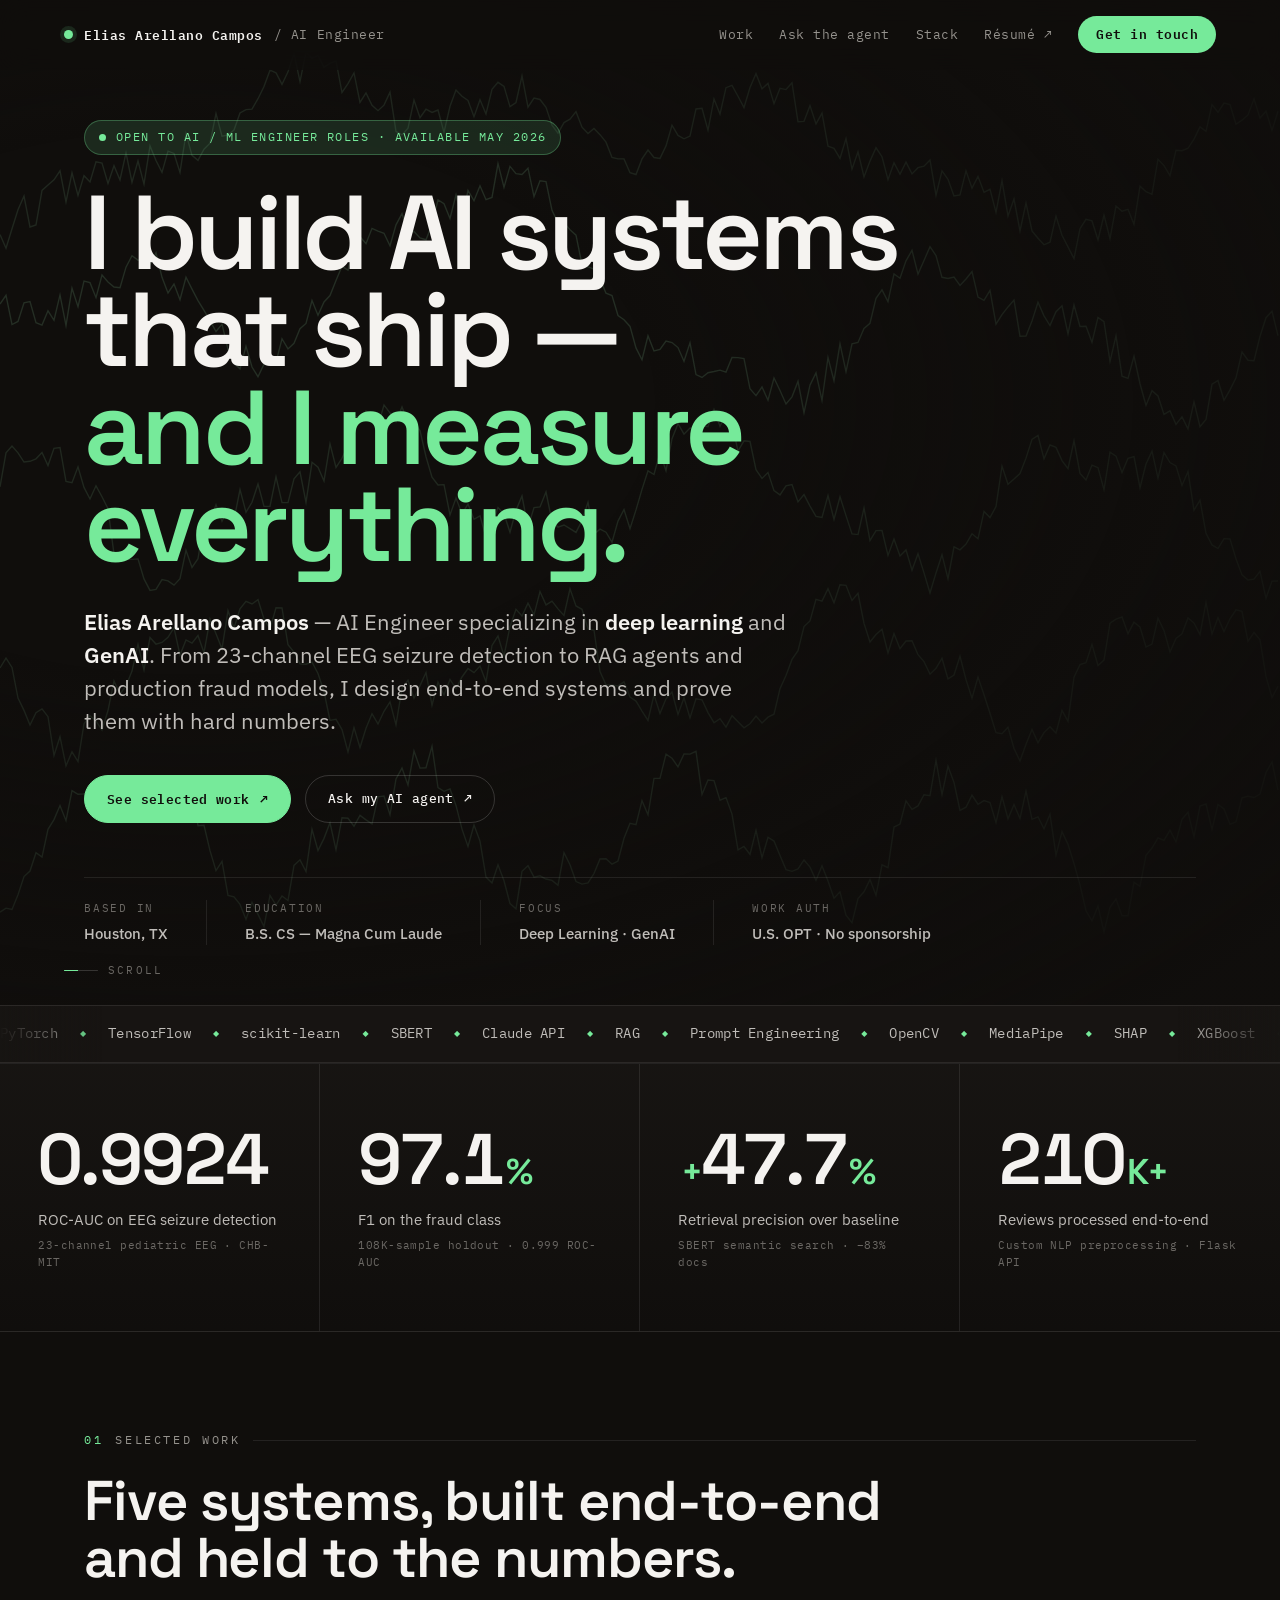
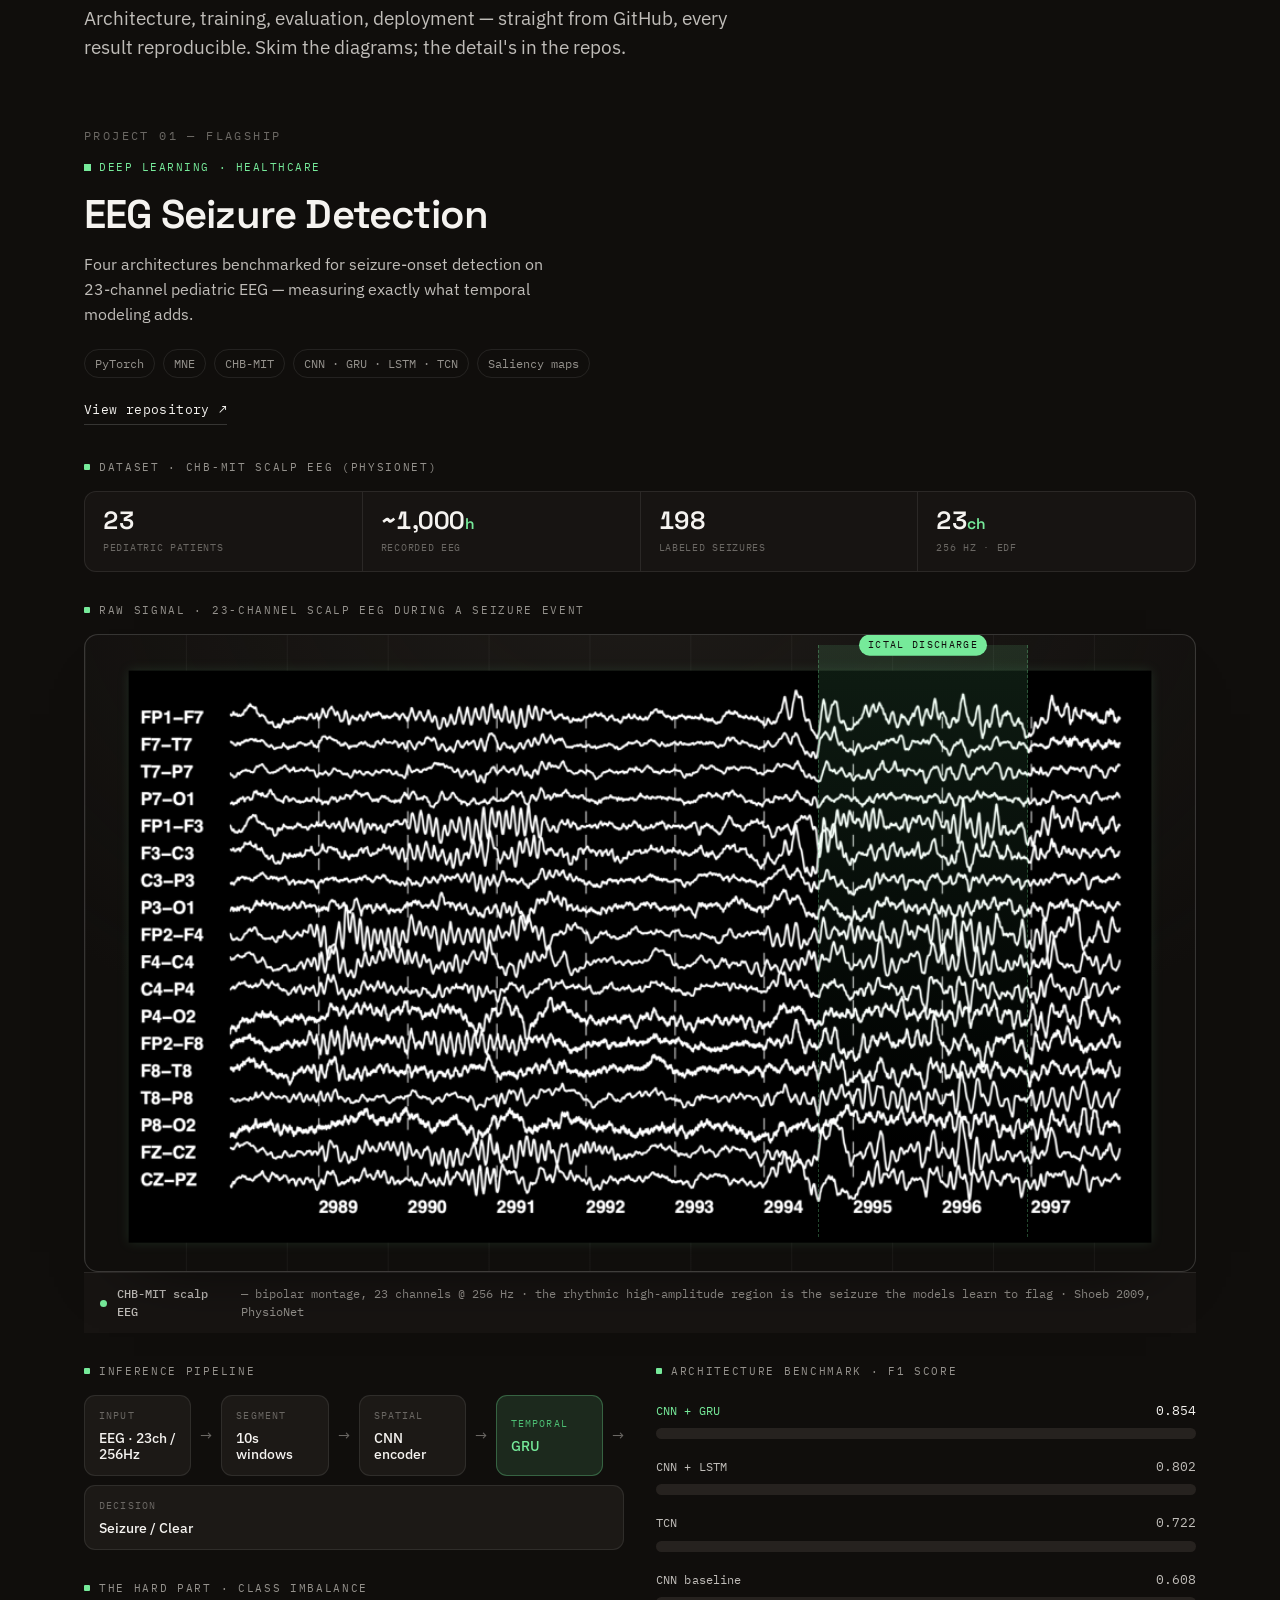
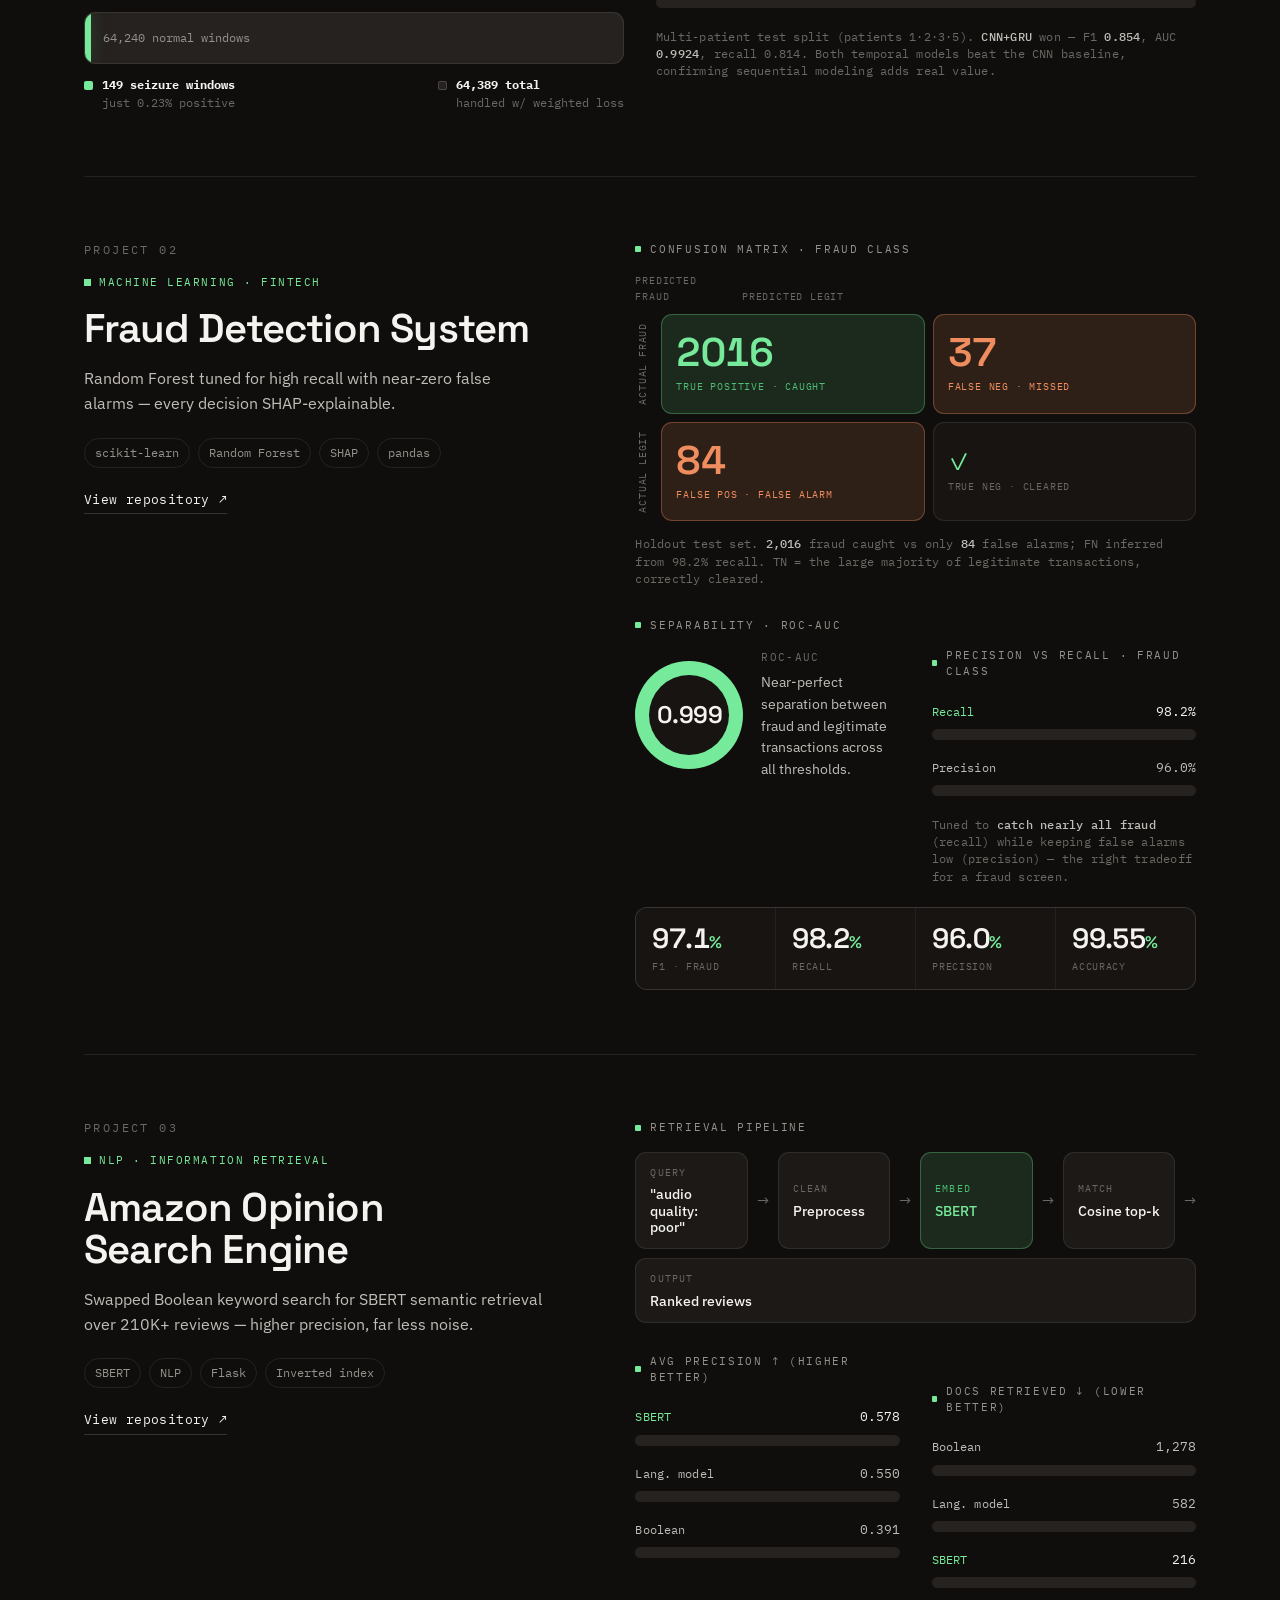
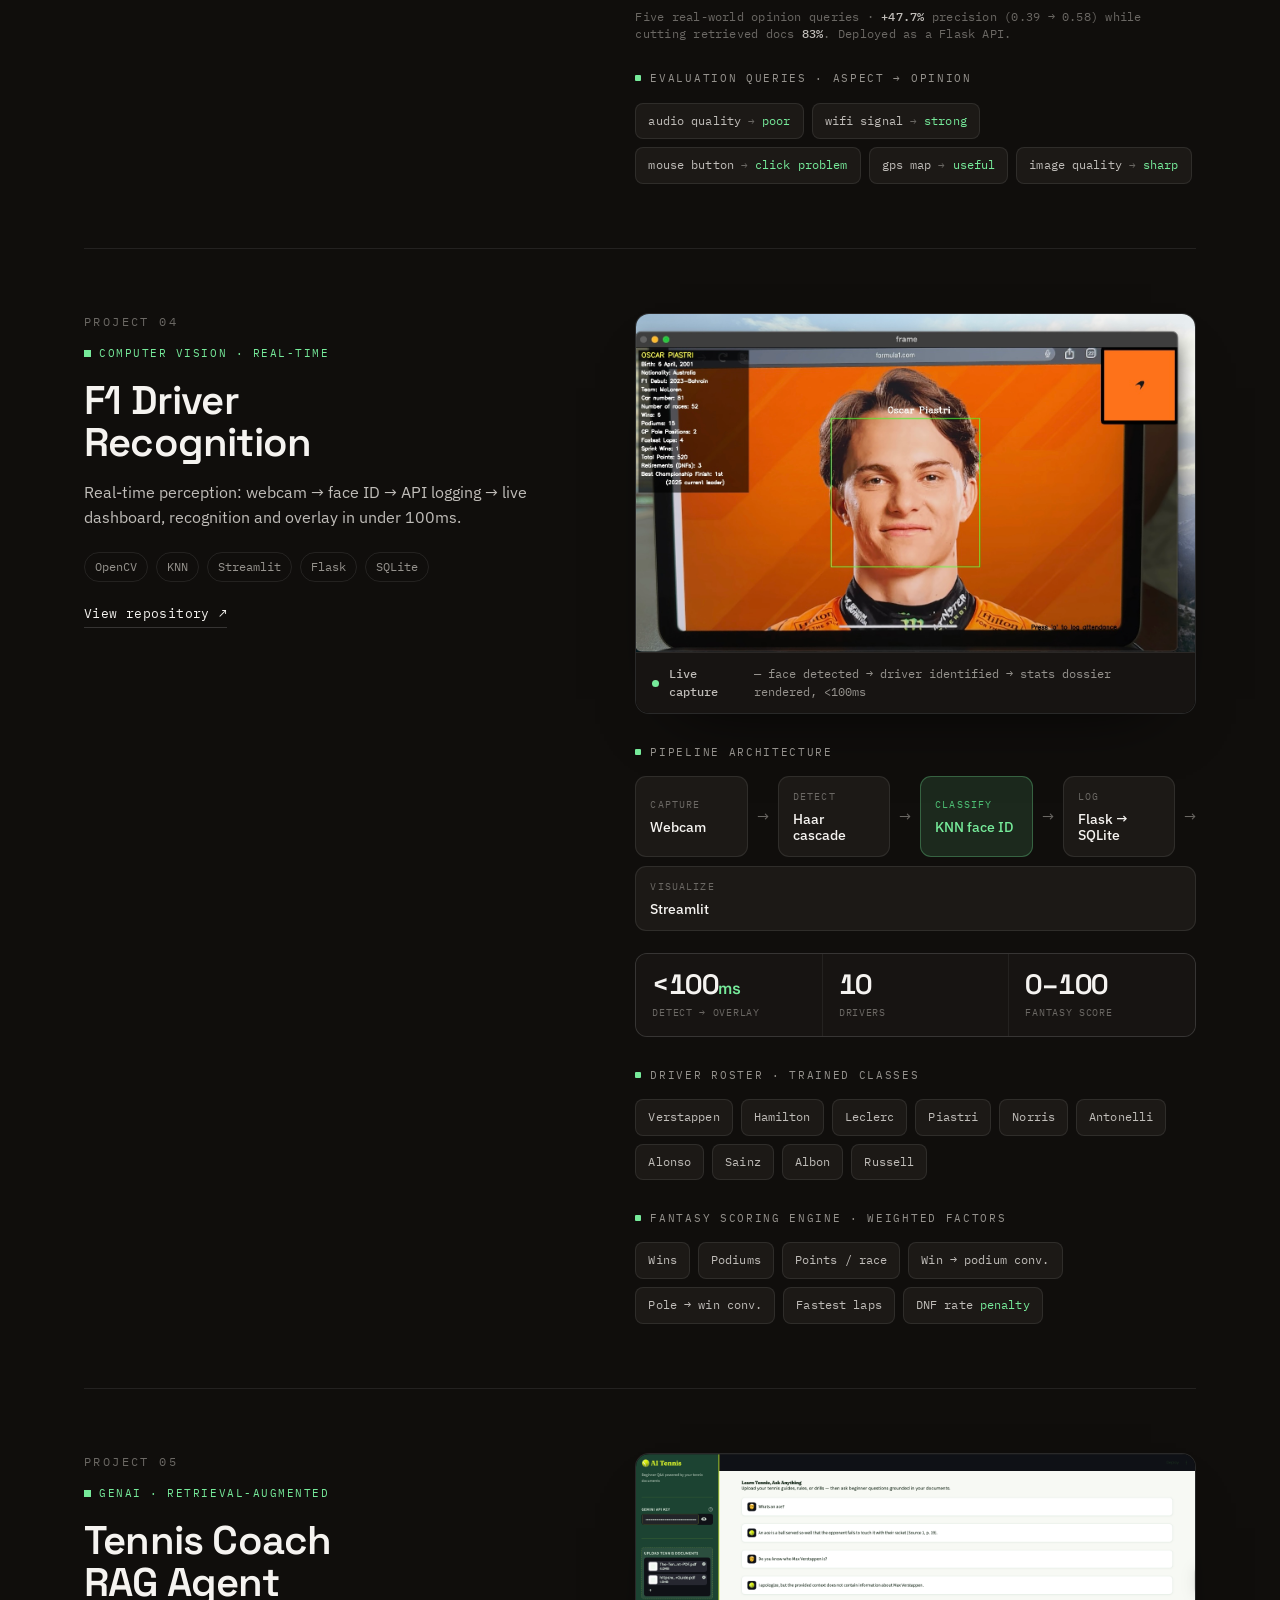
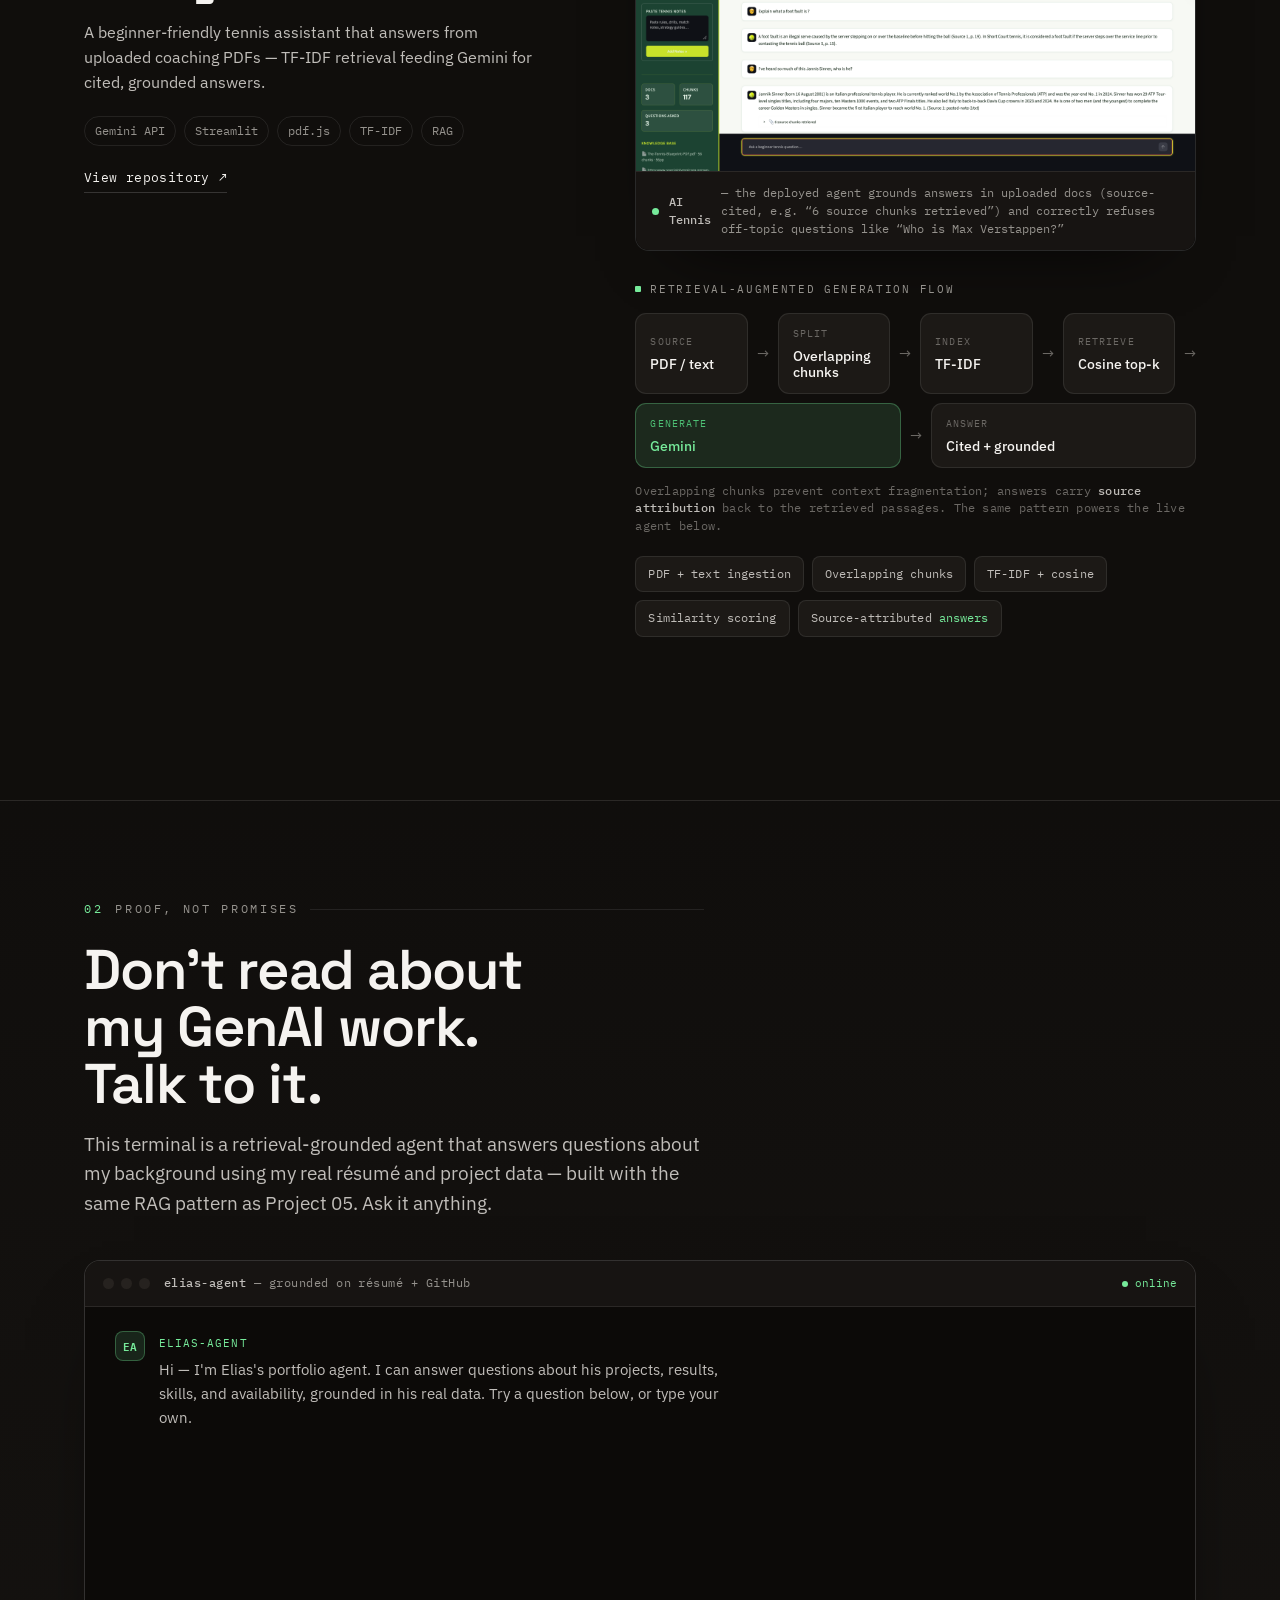
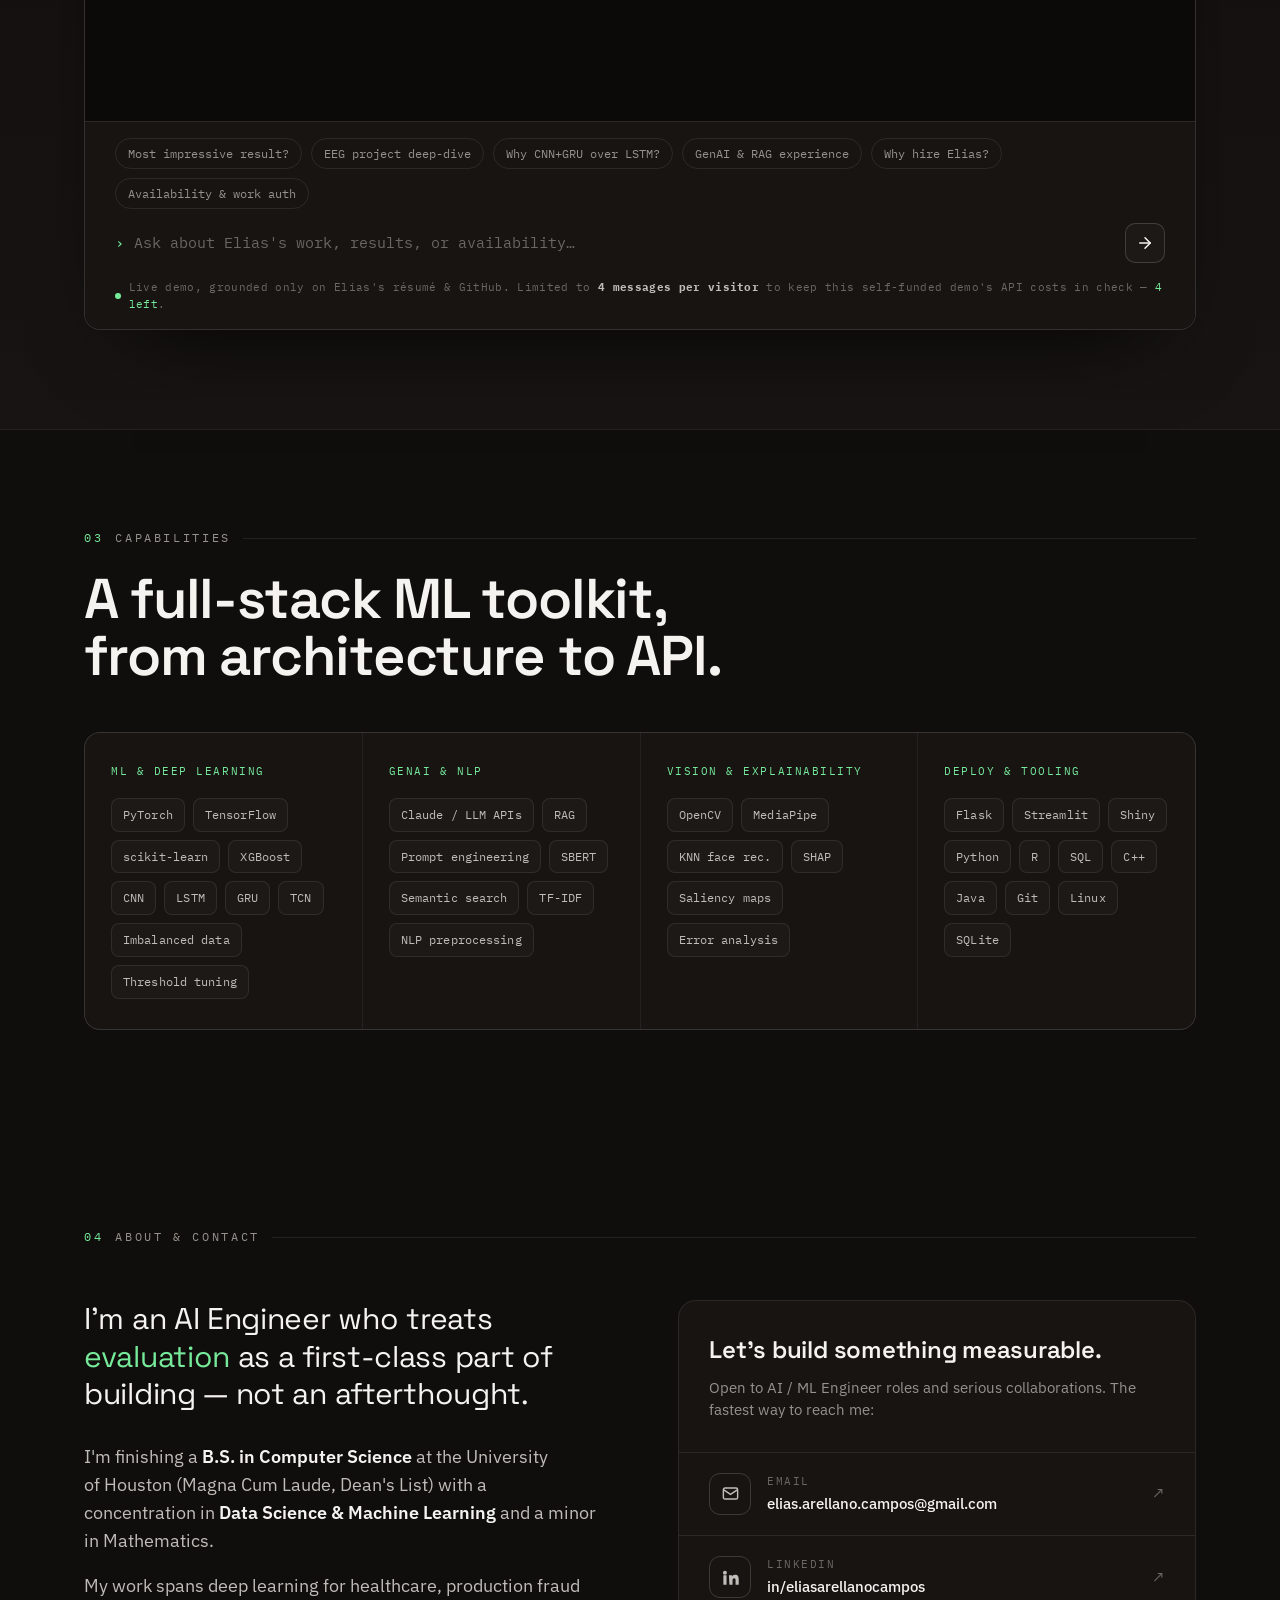
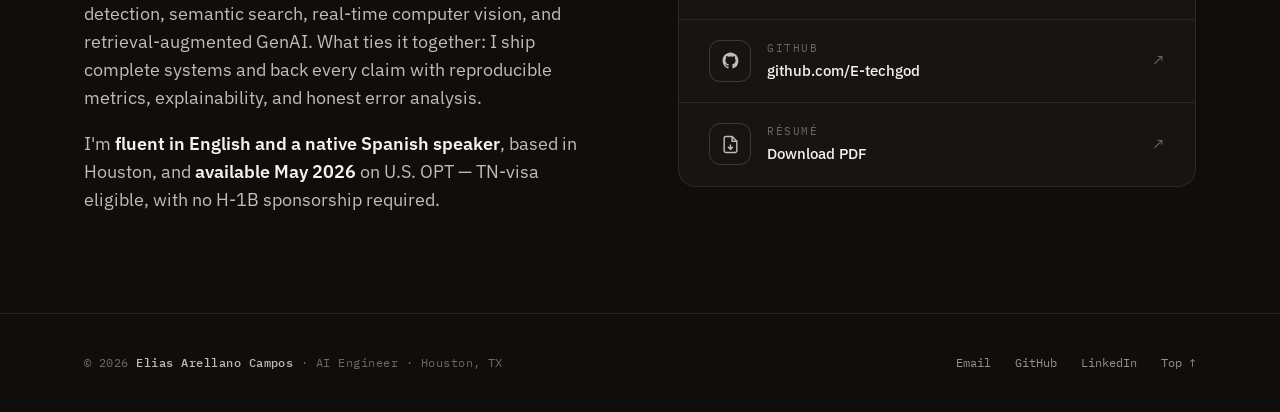
==== commit a3fa9ed0: "Update project details for RAG Document to Tennis Coach" ====
--- a/index.html
+++ b/index.html
@@ -376,8 +376,8 @@
     <div class="proj-meta">
       <div class="proj-index">PROJECT 05</div>
       <div class="proj-domain"><span class="sq"></span> GenAI · Retrieval-Augmented</div>
-      <h3>RAG Document<br />Q&amp;A Agent</h3>
-      <p class="blurb">Retrieval-augmented Q&amp;A over PDFs and text — TF-IDF retrieval feeding Gemini for cited, grounded answers.</p>
+      <h3>Tennis Coach<br />RAG Agent</h3>
+      <p class="blurb">A beginner-friendly tennis assistant that answers from uploaded coaching PDFs — TF-IDF retrieval feeding Gemini for cited, grounded answers.</p>
       <div class="stack"><span>Gemini API</span><span>Streamlit</span><span>pdf.js</span><span>TF-IDF</span><span>RAG</span></div>
       <a class="proj-link" href="https://github.com/E-techgod/AI-Tennis" target="_blank" rel="noopener">View repository <span>↗</span></a>
     </div>
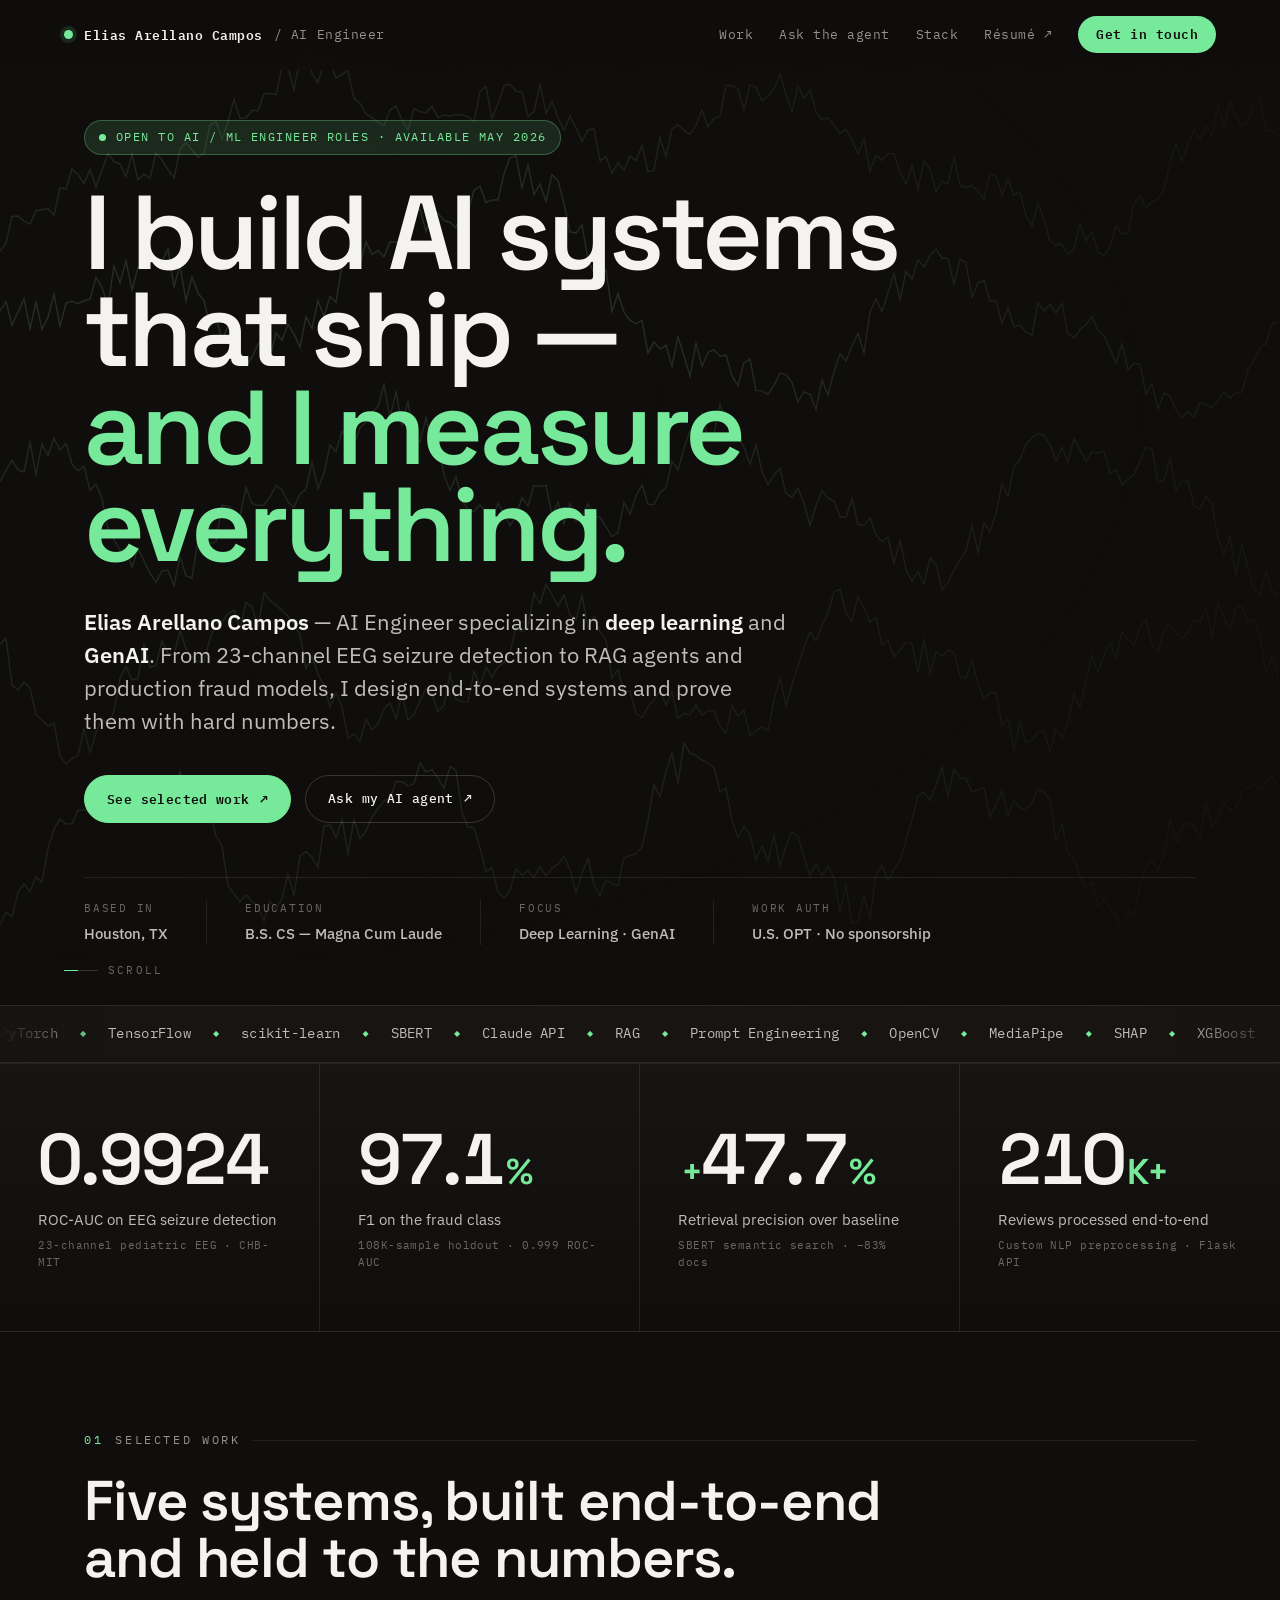
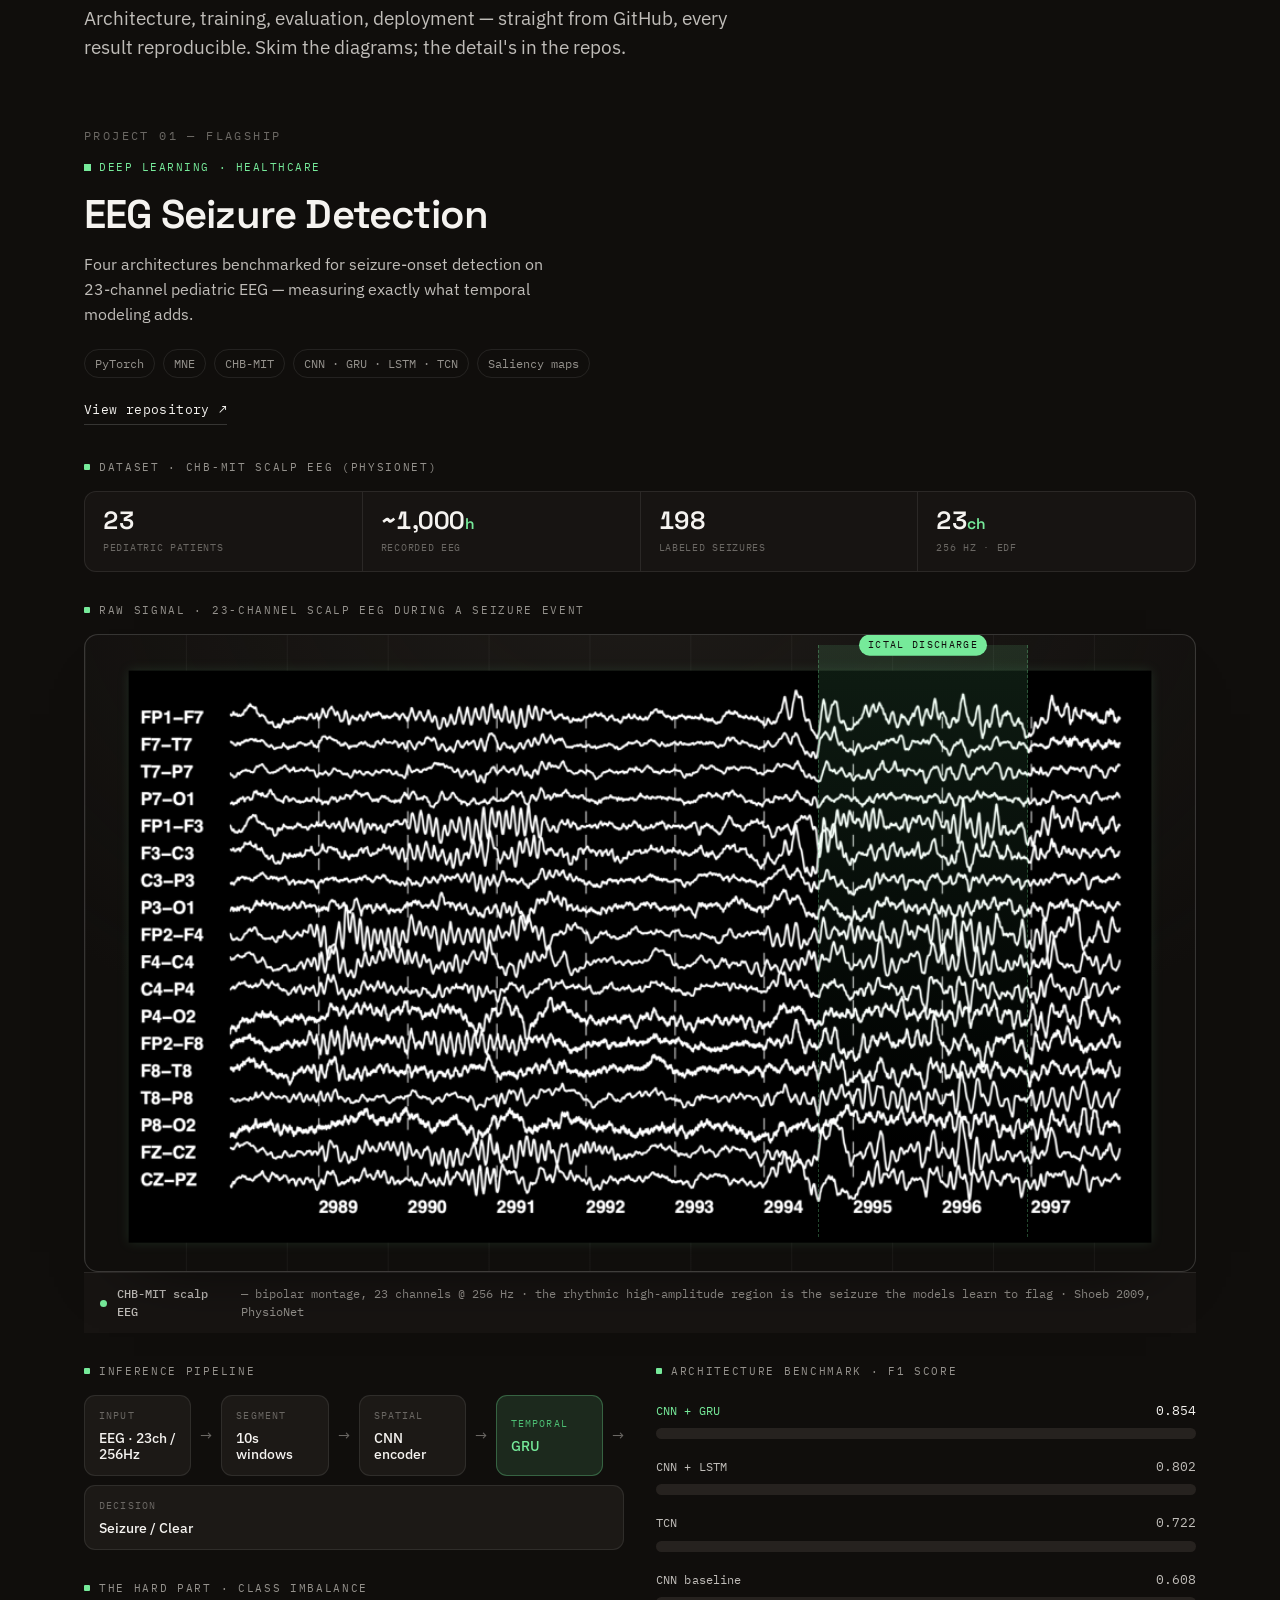
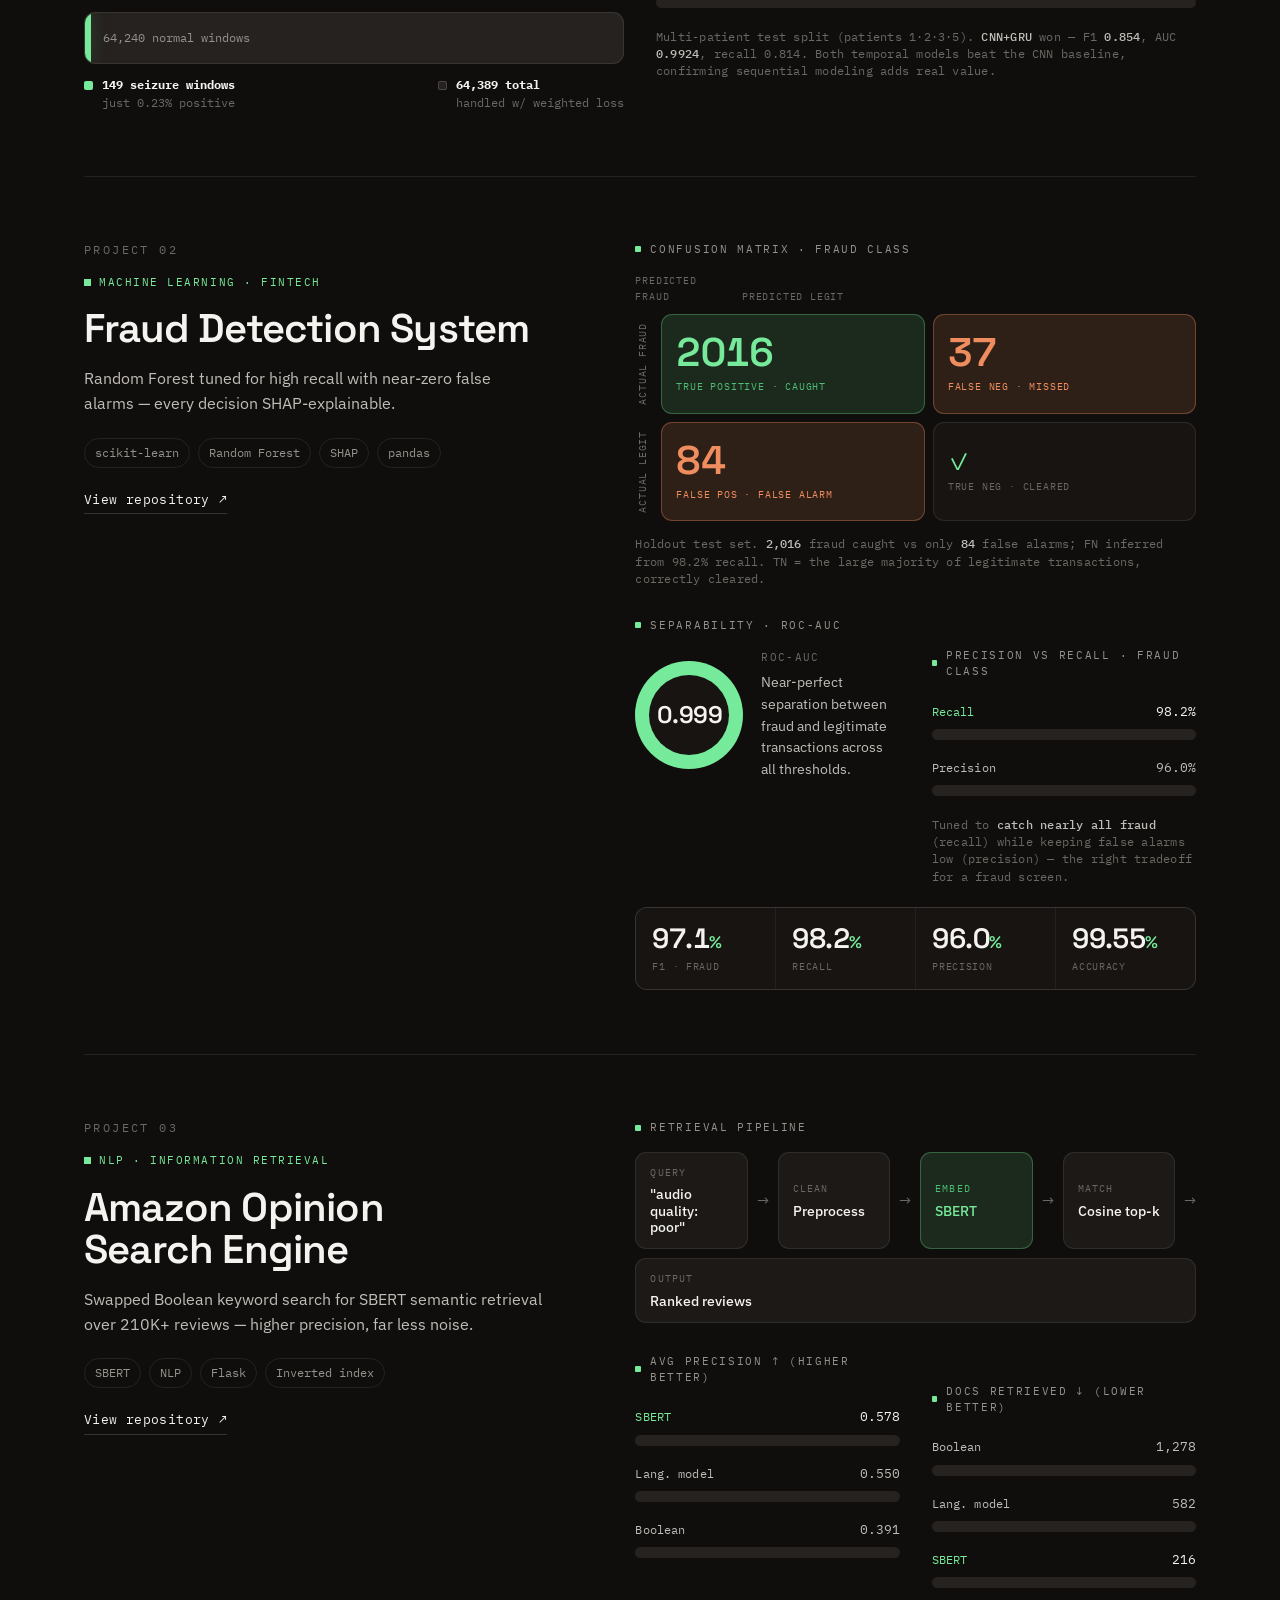
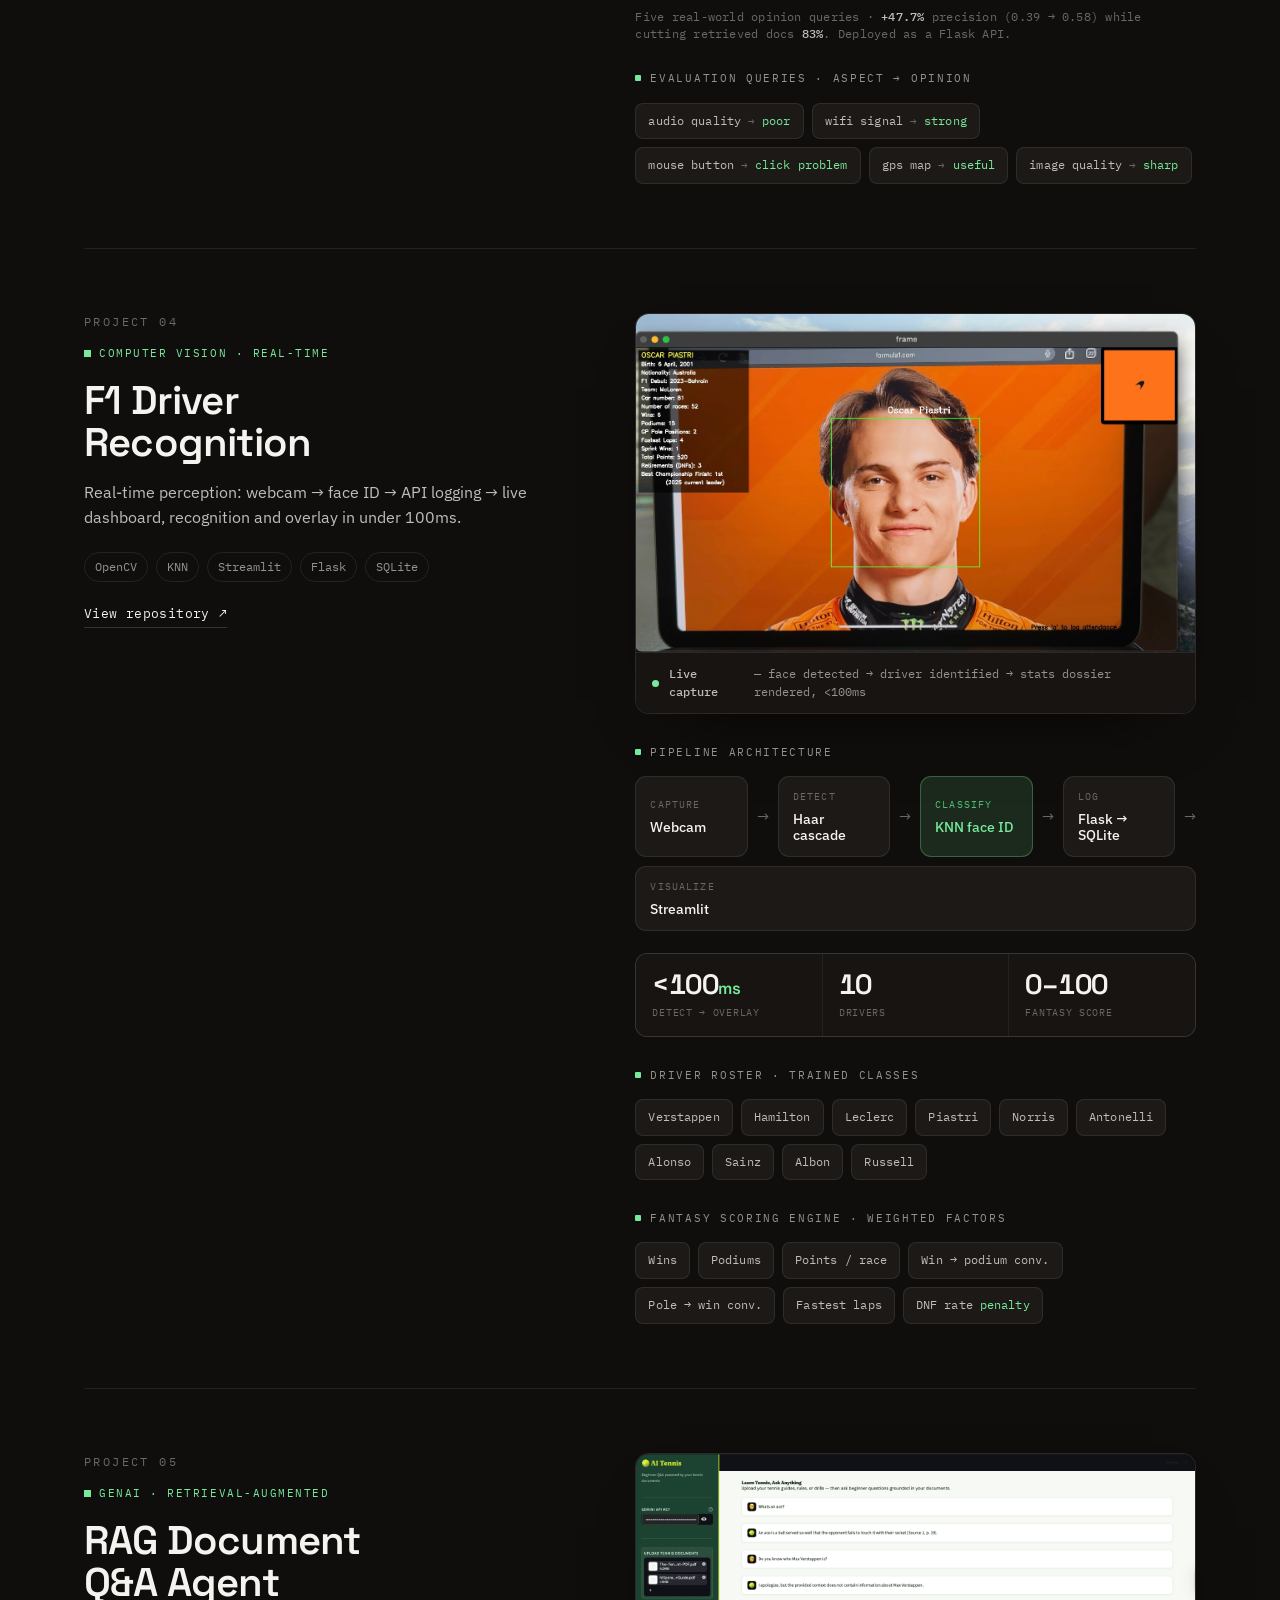
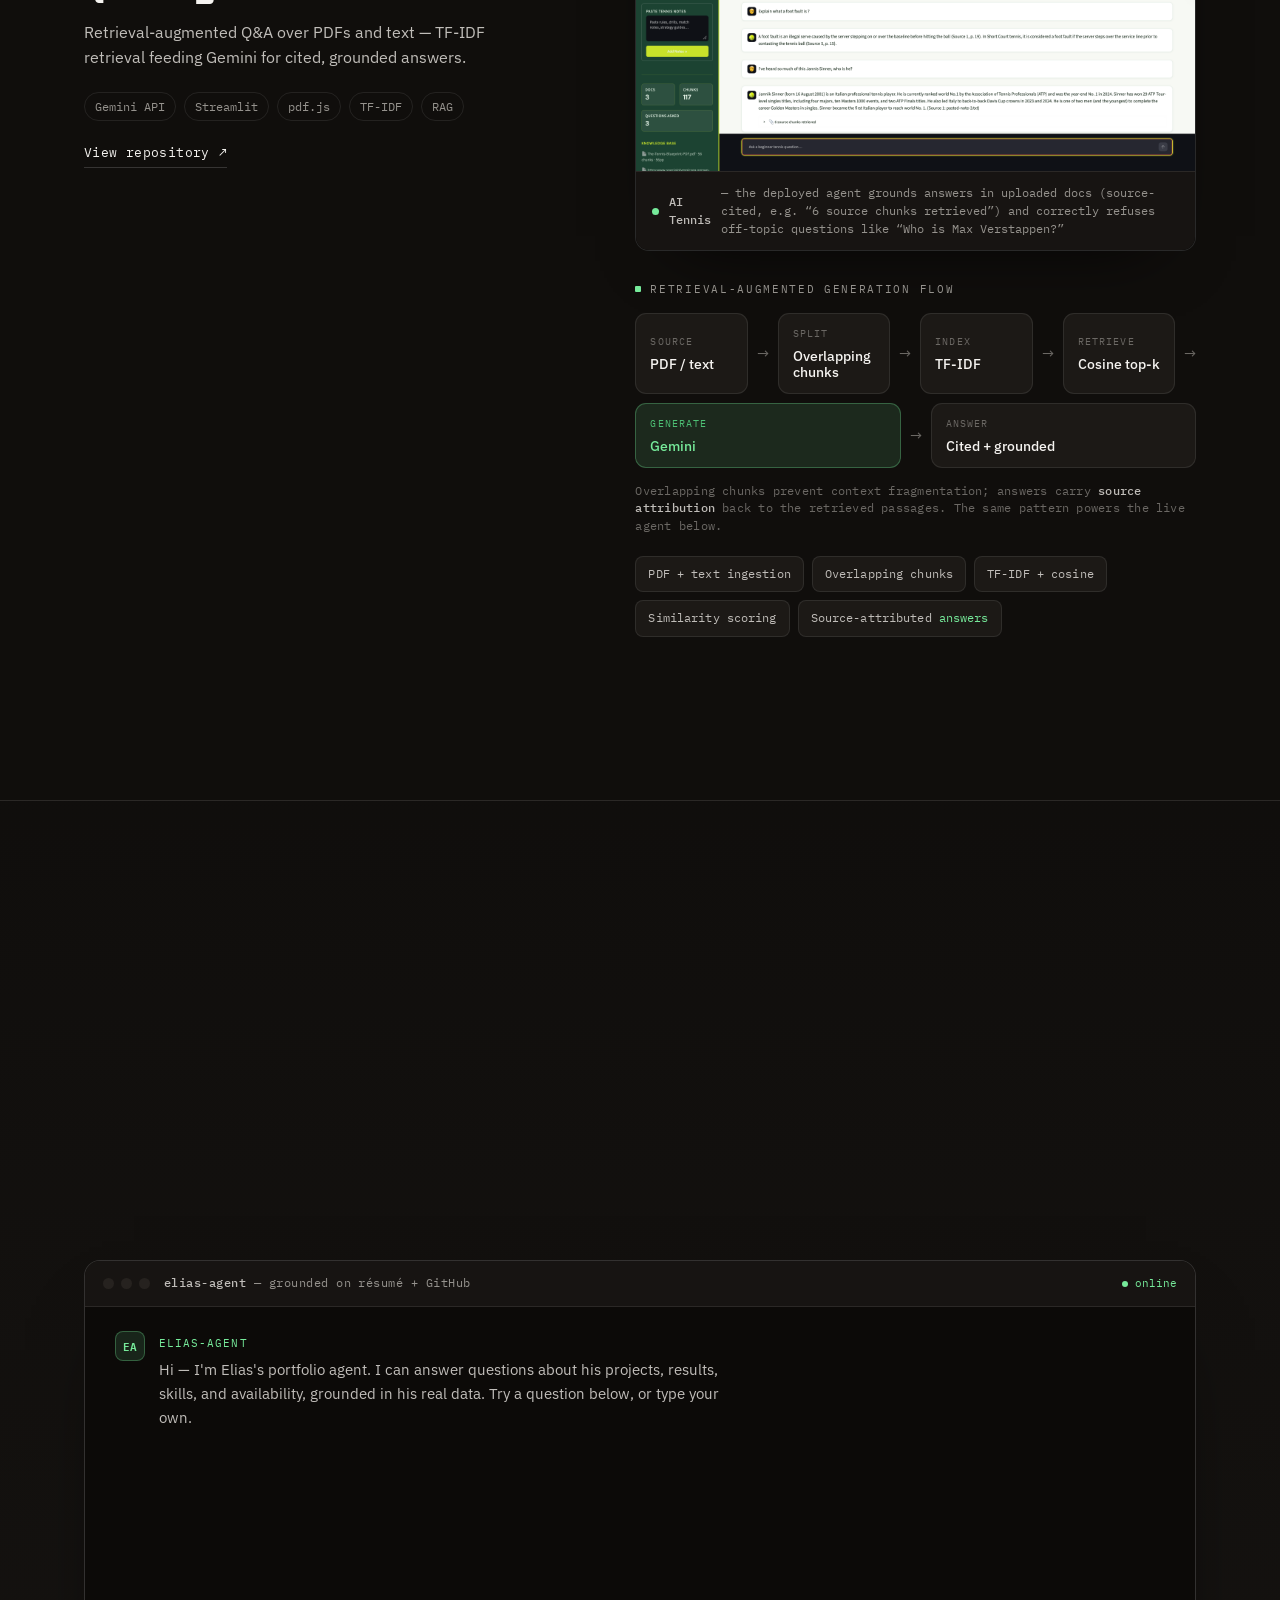
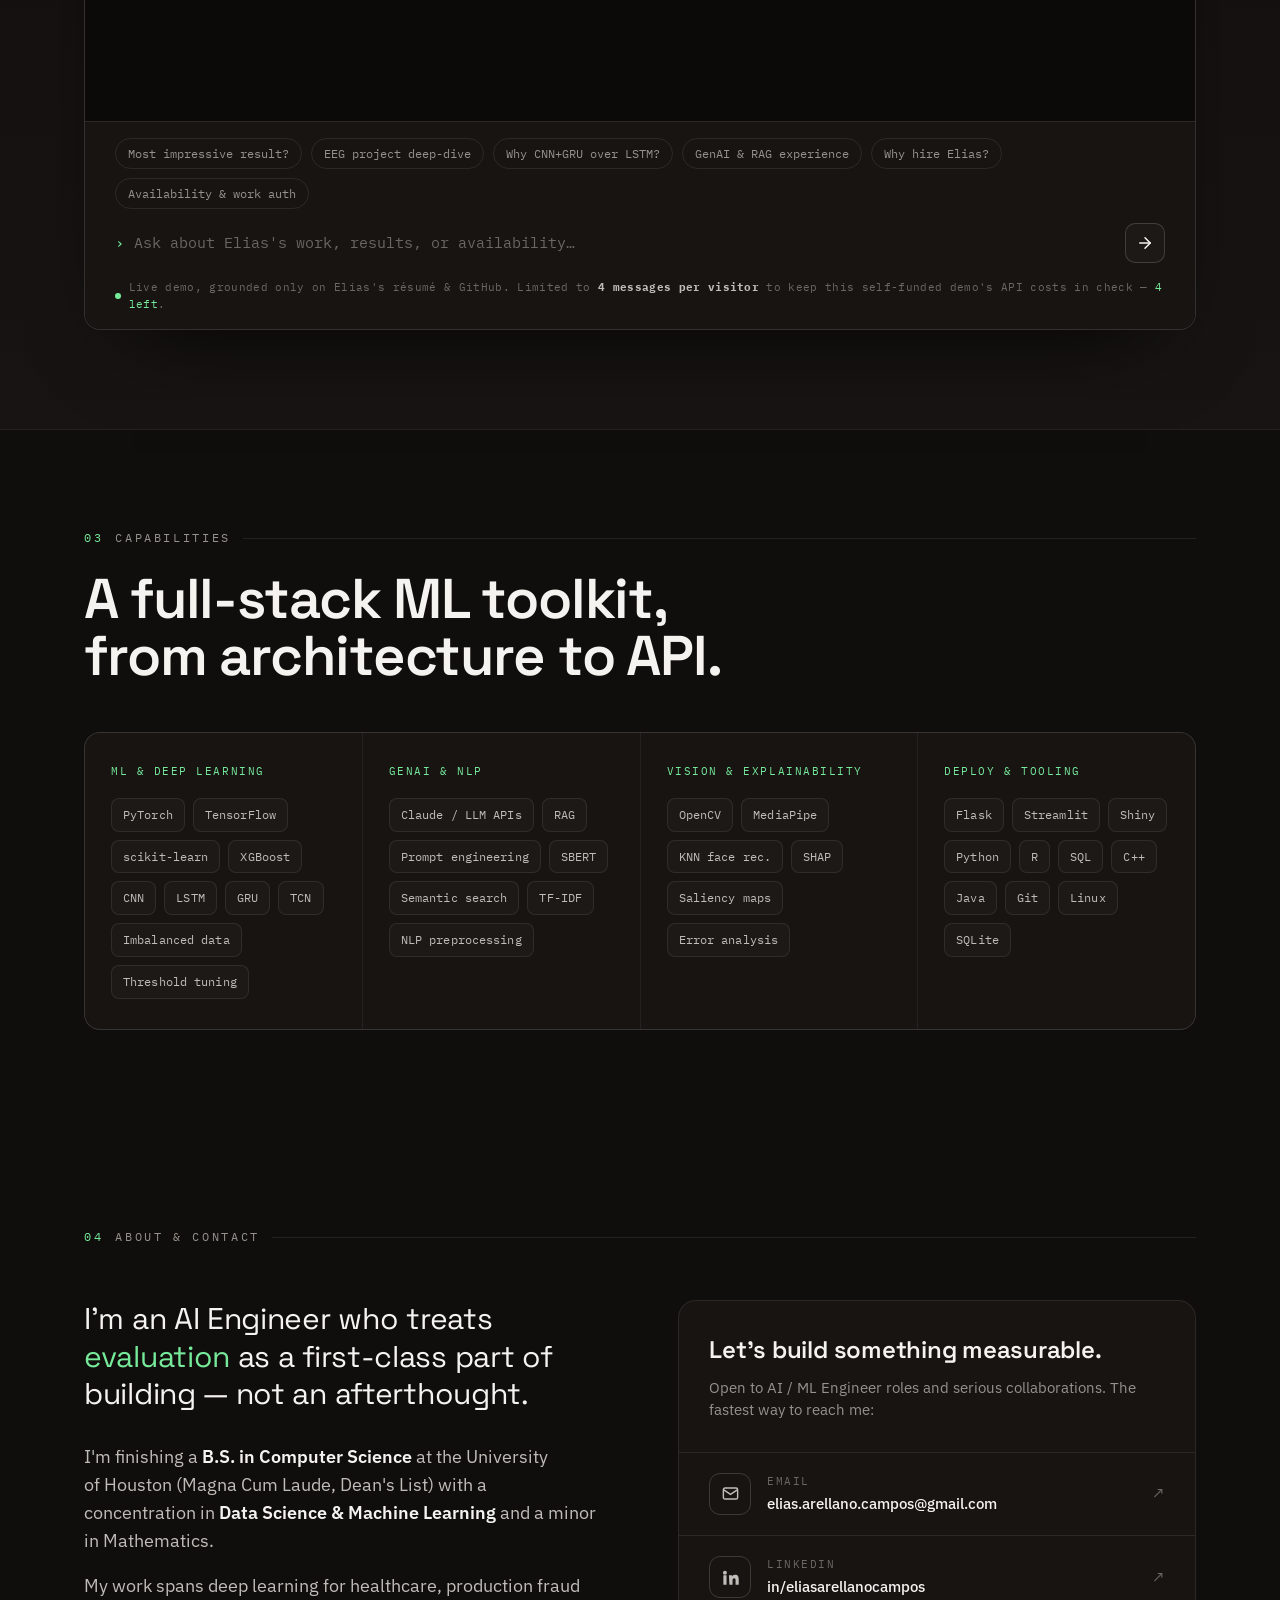
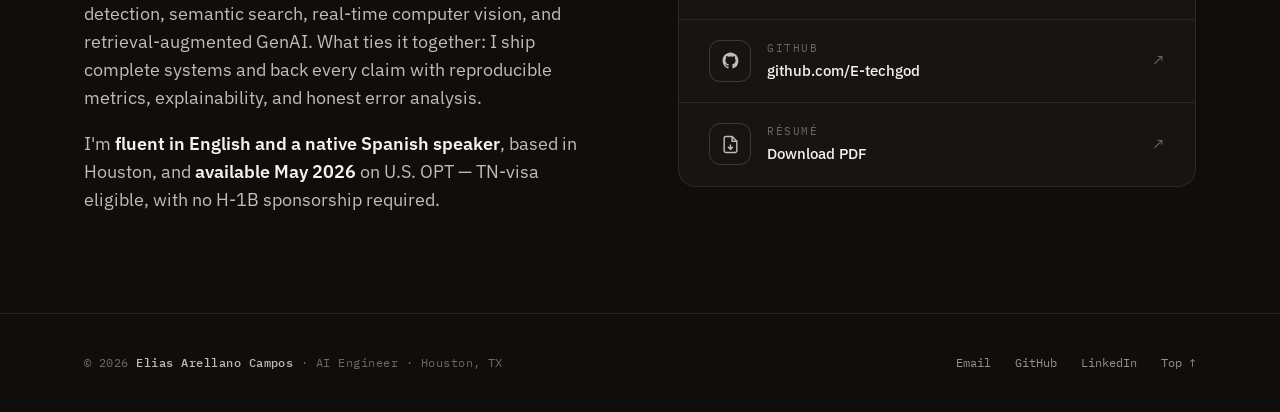
==== commit 9c3abdfd: "Clean up agent frontend and document env vars" ====
--- a/index.html
+++ b/index.html
@@ -376,8 +376,8 @@
     <div class="proj-meta">
       <div class="proj-index">PROJECT 05</div>
       <div class="proj-domain"><span class="sq"></span> GenAI · Retrieval-Augmented</div>
-      <h3>Tennis Coach<br />RAG Agent</h3>
-      <p class="blurb">A beginner-friendly tennis assistant that answers from uploaded coaching PDFs — TF-IDF retrieval feeding Gemini for cited, grounded answers.</p>
+      <h3>RAG Document<br />Q&amp;A Agent</h3>
+      <p class="blurb">Retrieval-augmented Q&amp;A over PDFs and text — TF-IDF retrieval feeding Gemini for cited, grounded answers.</p>
       <div class="stack"><span>Gemini API</span><span>Streamlit</span><span>pdf.js</span><span>TF-IDF</span><span>RAG</span></div>
       <a class="proj-link" href="https://github.com/E-techgod/AI-Tennis" target="_blank" rel="noopener">View repository <span>↗</span></a>
     </div>
@@ -724,59 +724,8 @@
   }
 
   /* =========================================================
-     ASK THE AGENT — Claude-grounded Q&A
+     ASK THE AGENT — server-backed Q&A
      ========================================================= */
-  const PROFILE = `
-You are "elias-agent", the portfolio AI assistant for Elias Arellano Campos, answering recruiters, hiring managers, and collaborators. Speak about Elias in third person — confident, factual, technical.
-
-ANSWERING RULES:
-- GROUNDING — Answer ONLY from Elias's portfolio/project knowledge base below (his projects, results, tools, decisions, background). Never use outside facts, other people's work, or general knowledge that isn't tied to Elias.
-- DEPTH — Whenever the question allows, explain the engineering: the DECISIONS and TRADEOFFS Elias made, the METRICS that back them, the TOOLS he used, and how the system was DEPLOYED. Be concrete and cite the real numbers.
-- INFERENCE — If the exact answer isn't documented above, make a reasonable, well-grounded engineering inference from what IS known and clearly label it: begin that sentence with "(Inference)". Never present an undocumented number, employer, date, or credential as established fact.
-- DON'T OVER-REFUSE — Decline only when a question is entirely unrelated to Elias or his work. Always prefer a clearly-labeled inference over "I don't know."
-- STYLE — Write for a recruiter who SKIMS, not reads. Lead with the headline answer in one short sentence, then back it up. Keep paragraphs to 1-2 sentences and put a blank line between distinct ideas. When you mention 2+ projects, metrics, or steps, break them onto separate bullet lines (one "- " per line) instead of packing them into a sentence. **Bold** the numbers that matter. Stay tight and conversational — skimmable beats exhaustive, and depth should be chunked, never dense. Speak about Elias in third person, and invite reaching out (email / LinkedIn) when it fits.
-
-=== IDENTITY ===
-Name: Elias Arellano Campos. Role: AI Engineer (specialties: deep learning + Generative AI).
-Location: Houston, TX. Languages: English (fluent), Spanish (native).
-Education: B.S. Computer Science, University of Houston, graduating May 2026. Minor in Mathematics. Concentration: Data Science & Machine Learning. Honors: Dean's List, Magna Cum Laude.
-Work authorization: U.S. OPT active, TN Visa eligible, does NOT require H-1B sponsorship. Available May 2026.
-Contact: elias.arellano.campos@gmail.com | linkedin.com/in/eliasarellanocampos | github.com/E-techgod.
-
-=== POSITIONING / EDGE ===
-Builds complete end-to-end ML and GenAI systems (architecture -> training -> evaluation -> explainability -> deployment) and backs every claim with reproducible, quantified results. Treats evaluation and error analysis as first-class. Strong at imbalanced data, explainability (SHAP, saliency maps), and shipping via REST APIs and dashboards.
-
-=== PROJECTS (all real, on GitHub) ===
-1) EEG Seizure Detection (FLAGSHIP) — PyTorch, MNE, CHB-MIT. Built at the Hewlett Packard Enterprise Data Science Institute, University of Houston (advisor Dr. Nouhad Rizk), as a team with Khoa Anh Dao and John C Williams. Designed & compared 4 architectures (CNN, CNN+LSTM, CNN+GRU, TCN) for binary seizure detection on 23-channel pediatric EEG. Best results: CNN+GRU reached F1 0.8537 and AUC 0.9924; CNN+LSTM had highest recall 0.8256. Handled a severe ~0.23% positive rate with weighted loss, threshold optimization, LR scheduling, gradient clipping. Added saliency-map explainability and per-patient error analysis. Temporal models beat the CNN baseline (F1 0.6082), confirming the hypothesis that sequential modeling helps.
-
-2) Fraud Detection System — Python, scikit-learn, Random Forest, SHAP, pandas. 97.1% F1 on the fraud class, 98.2% recall, 96.0% precision, 0.999 ROC-AUC, 99.55% overall accuracy on a 108K-sample balanced holdout. Only 84 false positives against 2,016 correctly identified fraud cases. SHAP for global + per-prediction explanations.
-
-3) Amazon Review Opinion Search Engine — Python, SBERT, NLP, Flask. Semantic opinion search over 210,000+ Amazon reviews. SBERT semantic retrieval lifted average precision +47.7% (0.39 -> 0.58) while cutting retrieved documents by 83%, across 5 real-world opinion queries. Custom preprocessing showed cleaner data beats larger unfiltered sets. Deployed as a Flask API for real-time query.
-
-4) F1 Driver Recognition — OpenCV, KNN, Haar cascades, Streamlit, Flask, SQLite. Real-time computer vision pipeline: webcam capture -> KNN face classification -> Flask API attendance logging (CSV + SQLite) -> live Streamlit dashboard with driver stats and a normalized 0-100 fantasy leaderboard. Recognition + overlay in under 100ms. Recognizes 10 drivers. Architecture maps to industrial worker-ID and assembly-line recognition.
-
-5) RAG Document Q&A Agent (AI Tennis) — Python, Streamlit, Gemini API, TF-IDF. End-to-end retrieval-augmented pipeline with TF-IDF indexing + cosine-similarity retrieval, supporting text and PDF ingestion. Google Gemini (gemini-2.5-flash) for context-grounded, source-attributed answers. Configurable overlapping-chunk strategy prevents context fragmentation; out-of-scope questions are correctly refused. Repo: github.com/E-techgod/AI-Tennis. (This portfolio's live agent uses the same RAG pattern.)
-
-=== SKILLS ===
-Programming: Python, R, SQL, C++, Java.
-ML & AI: PyTorch, TensorFlow, scikit-learn, XGBoost, NumPy, pandas, SHAP, NLP, Deep Learning, GenAI, LLM APIs, Prompt Engineering, RAG, REST APIs.
-Computer Vision: OpenCV, MediaPipe.
-Web & Tools: Flask, Streamlit, Shiny, Git, Linux, Jupyter, VS Code.
-
-=== APPLIED EXPERIENCE (2024-2025) ===
-Designed/deployed end-to-end GenAI apps integrating LLM APIs with custom retrieval pipelines, prompt engineering, and context-grounded generation. Built and productionized deep learning systems over large datasets through evaluation and REST API deployment. Enabled real-time inference via Flask APIs and Streamlit dashboards. Applied SHAP and saliency maps to validate behavior and find failure modes.
-
-=== DESIGN DECISIONS & TRADEOFFS (documented) ===
-- EEG: the severe ~0.23% positive rate was handled with weighted loss, threshold optimization, LR scheduling, and gradient clipping. CNN+GRU was chosen as best overall (F1 0.8537, AUC 0.9924) — GRU gives strong temporal modeling with fewer parameters than LSTM. CNN+LSTM reaches the highest recall (0.8256) at a lower threshold (0.20), trading precision for fewer missed seizures — valuable when a missed seizure costs more than a false alarm. Saliency maps + per-patient error analysis confirm the model attends to plausible EEG regions and expose generalization gaps.
-- Fraud: tuned for high recall (catch ~98.2% of fraud) while holding precision high (96.0%) to limit false alarms — the right balance for a fraud screen. SHAP provides both global feature importance and per-prediction reasoning, so every decision is auditable.
-- Amazon search: replaced Boolean keyword matching with SBERT semantic retrieval because keyword search misses meaning — yielding +47.7% precision and 83% fewer documents retrieved. Found cleaner preprocessed data beat larger unfiltered sets. Shipped as a Flask API for real-time semantic query.
-- F1 recognition: KNN + Haar cascades chosen for low-latency inference (<100ms detect to overlay); attendance logged via a Flask API to CSV + SQLite; stats shown in a Streamlit dashboard. The capture to classify to log to dashboard architecture generalizes to industrial worker-ID and assembly-line recognition.
-- RAG agent: an overlapping-chunk strategy prevents context fragmentation across long documents; TF-IDF + cosine retrieval feeds the Gemini API; answers carry source attribution for grounding and out-of-scope questions are refused.
-
-=== THIS PORTFOLIO'S LIVE AGENT (you) ===
-You run on a Vercel serverless function calling a free-tier LLM API (Groq or Google Gemini), with a 4-message-per-visitor cap — a small, real RAG-style deployment Elias built to demonstrate the GenAI skills above.
-`.trim();
-
   const body = document.getElementById("termBody");
   const input = document.getElementById("agentInput");
   const sendBtn = document.getElementById("agentSend");
@@ -878,36 +827,17 @@
     flushPara();
   }
 
-  // Try the real backend (Vercel function) first; fall back to the
-  // in-preview window.claude helper so this works in both places.
   async function getReply(messages) {
-    try {
-      const r = await fetch("/api/chat", {
-        method: "POST",
-        headers: { "content-type": "application/json" },
-        body: JSON.stringify({ messages: messages }),
-      });
-      if (r.ok) {
-        const data = await r.json();
-        if (data && typeof data.text === "string" && data.text.trim()) return data.text.trim();
-      }
+    const r = await fetch("/api/chat", {
+      method: "POST",
+      headers: { "content-type": "application/json" },
+      body: JSON.stringify({ messages: messages }),
+    });
+    if (!r.ok) {
       throw new Error("backend unavailable");
-    } catch (e) {
-      // Fallback: preview environment with window.claude available
-      if (window.claude && window.claude.complete) {
-        const rendered = messages
-          .map((m) => (m.role === "user" ? "Visitor: " : "elias-agent: ") + m.content)
-          .join("\n");
-        const prompt =
-          PROFILE +
-          "\n\n=== CONVERSATION SO FAR ===\n" +
-          rendered +
-          "\n\nReply as elias-agent now, following the answering rules above. Write for a recruiter who skims: lead with the headline, keep paragraphs to 1-2 sentences with a blank line between ideas, and use bullet lines (\"- \") whenever you list 2+ projects, metrics, or steps. **Bold** key numbers. Label any undocumented claim as an (Inference).";
-        const text = await window.claude.complete({ messages: [{ role: "user", content: prompt }] });
-        return (text || "").trim();
-      }
-      throw e;
     }
+    const data = await r.json();
+    return (data && typeof data.text === "string" && data.text.trim()) ? data.text.trim() : "";
   }
 
   async function ask(q) {
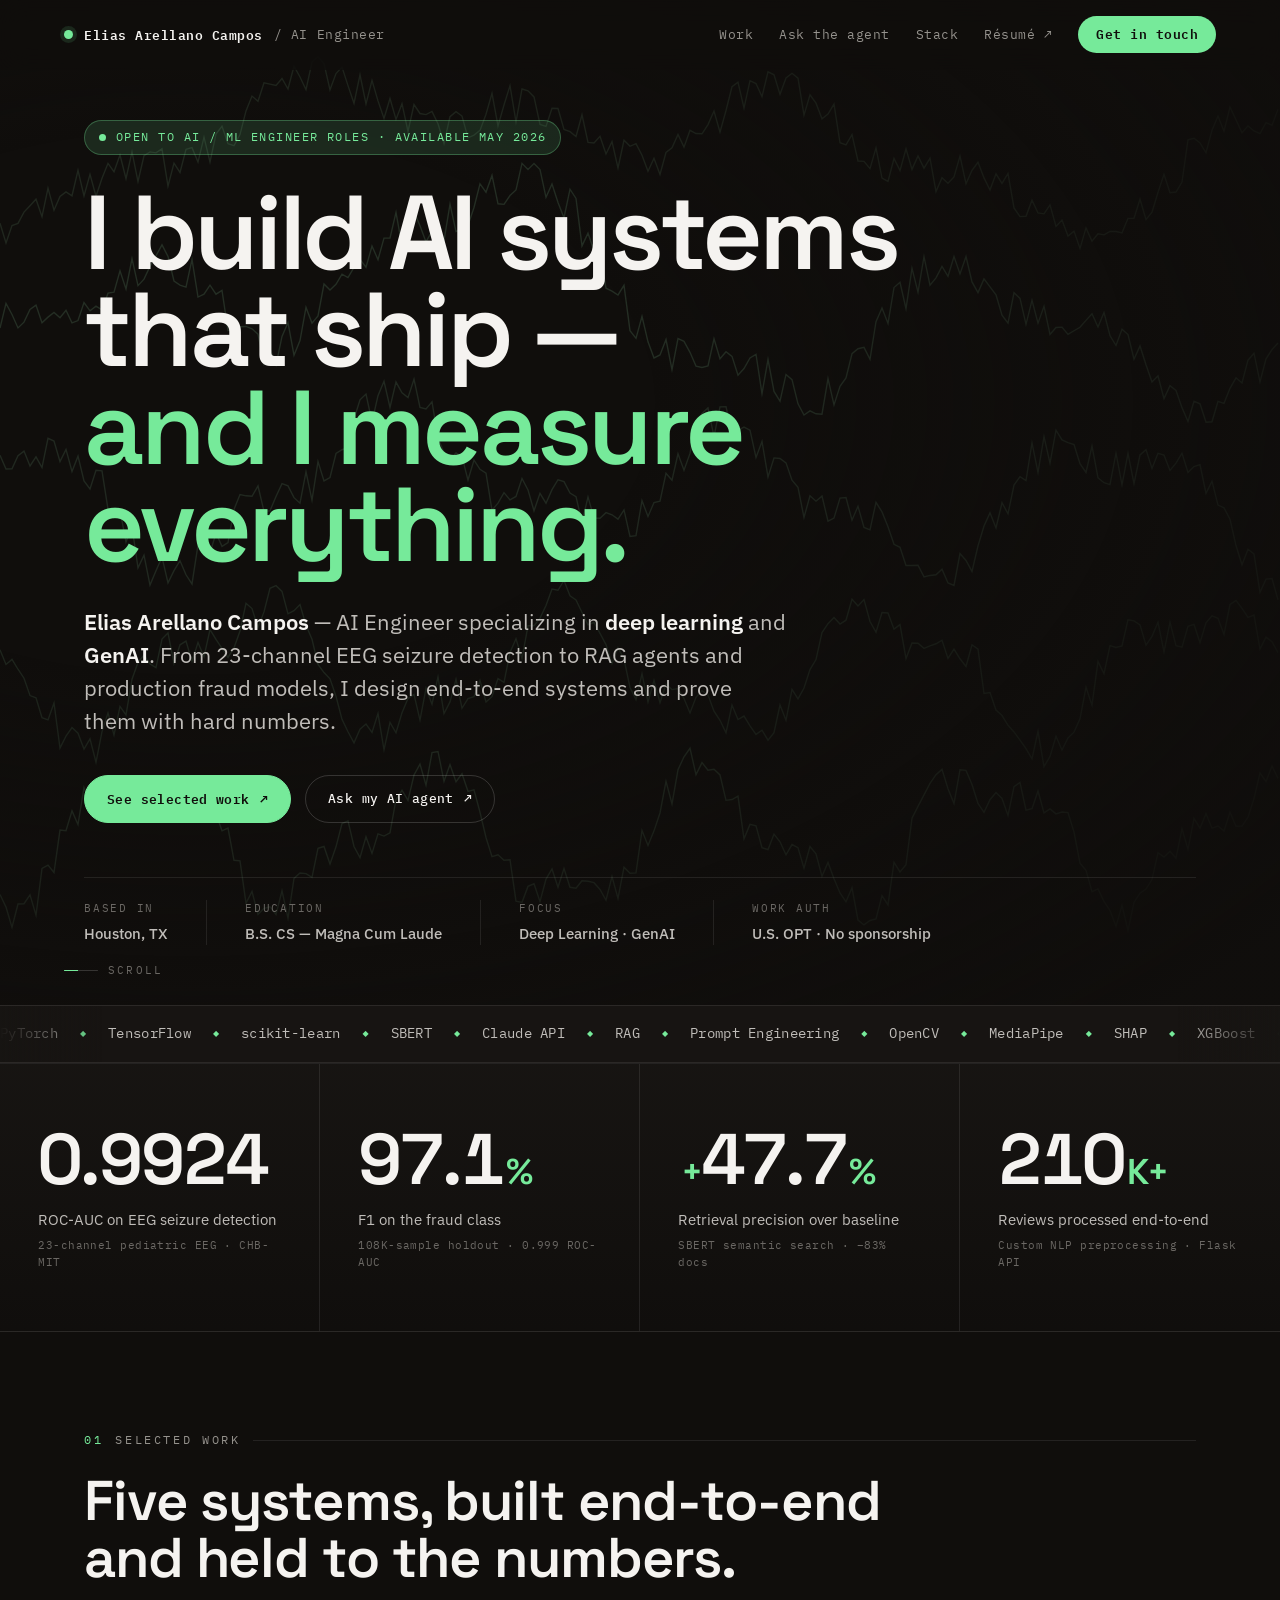
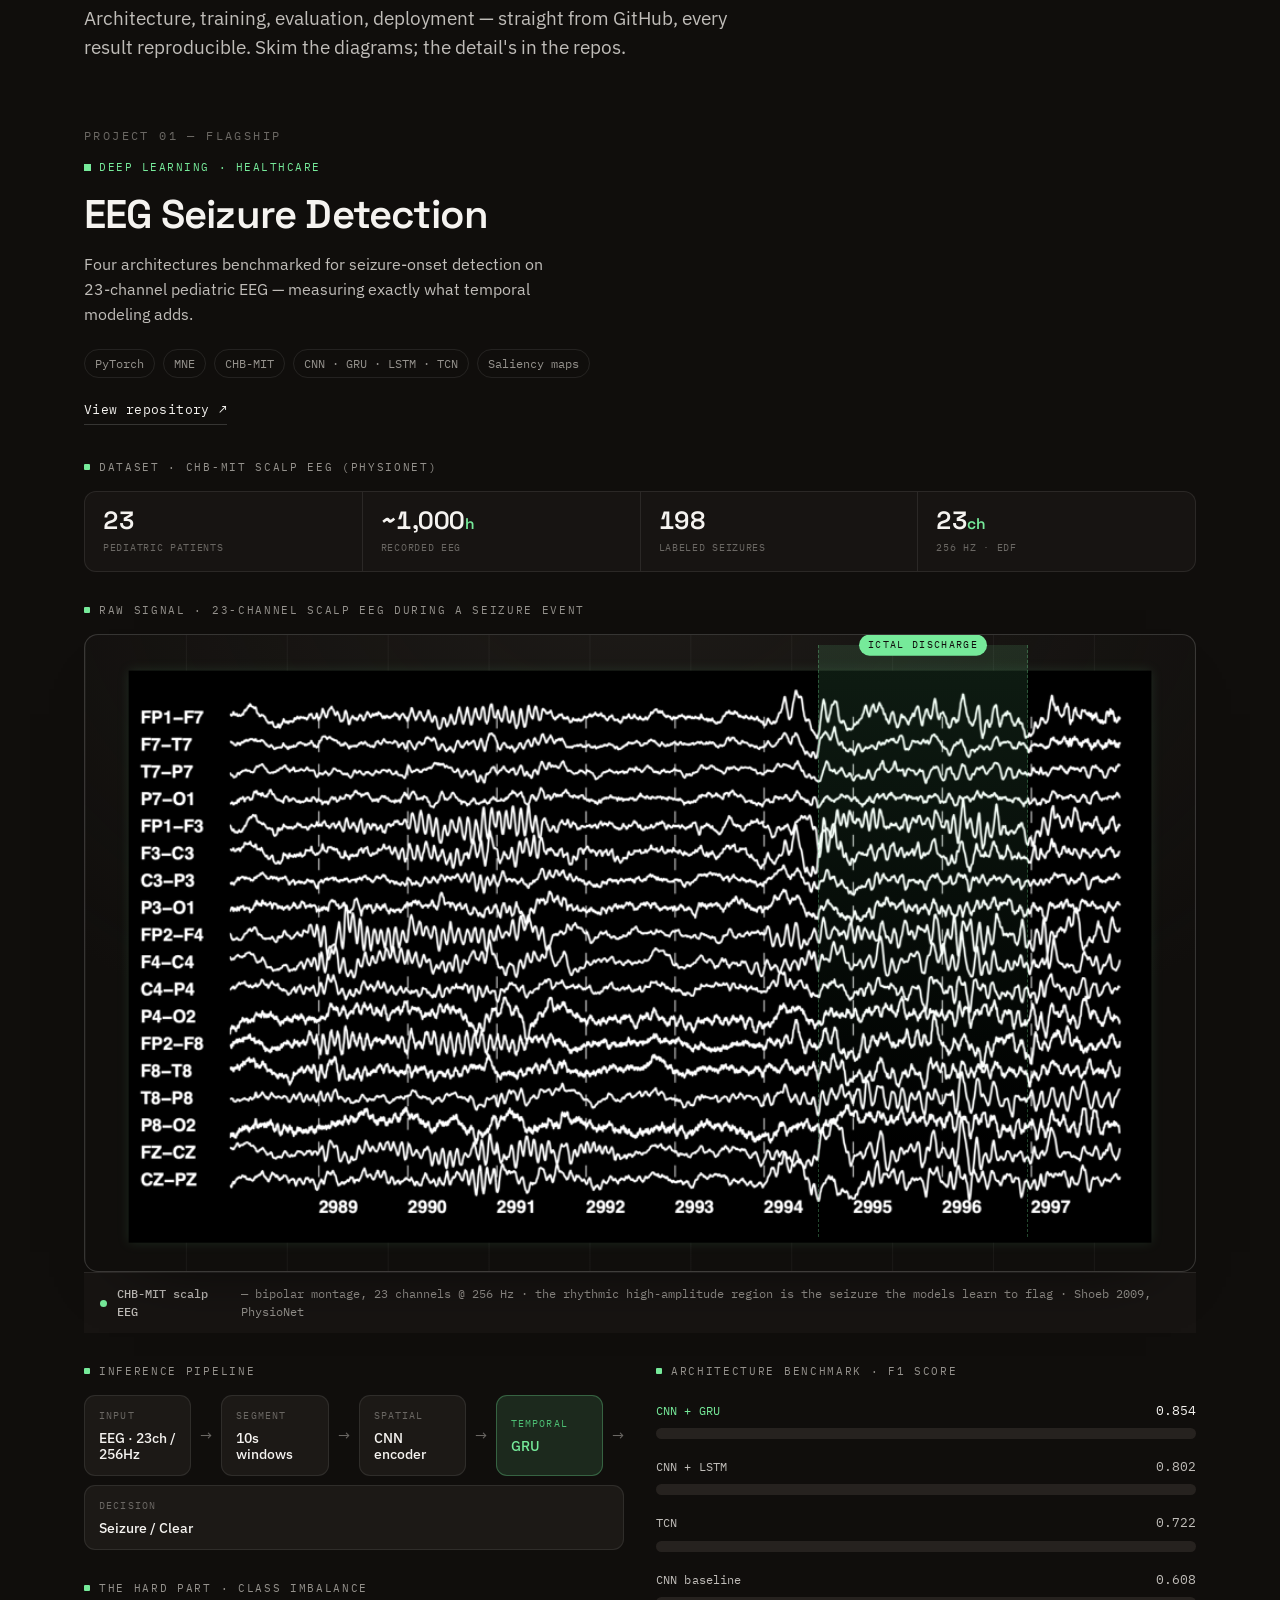
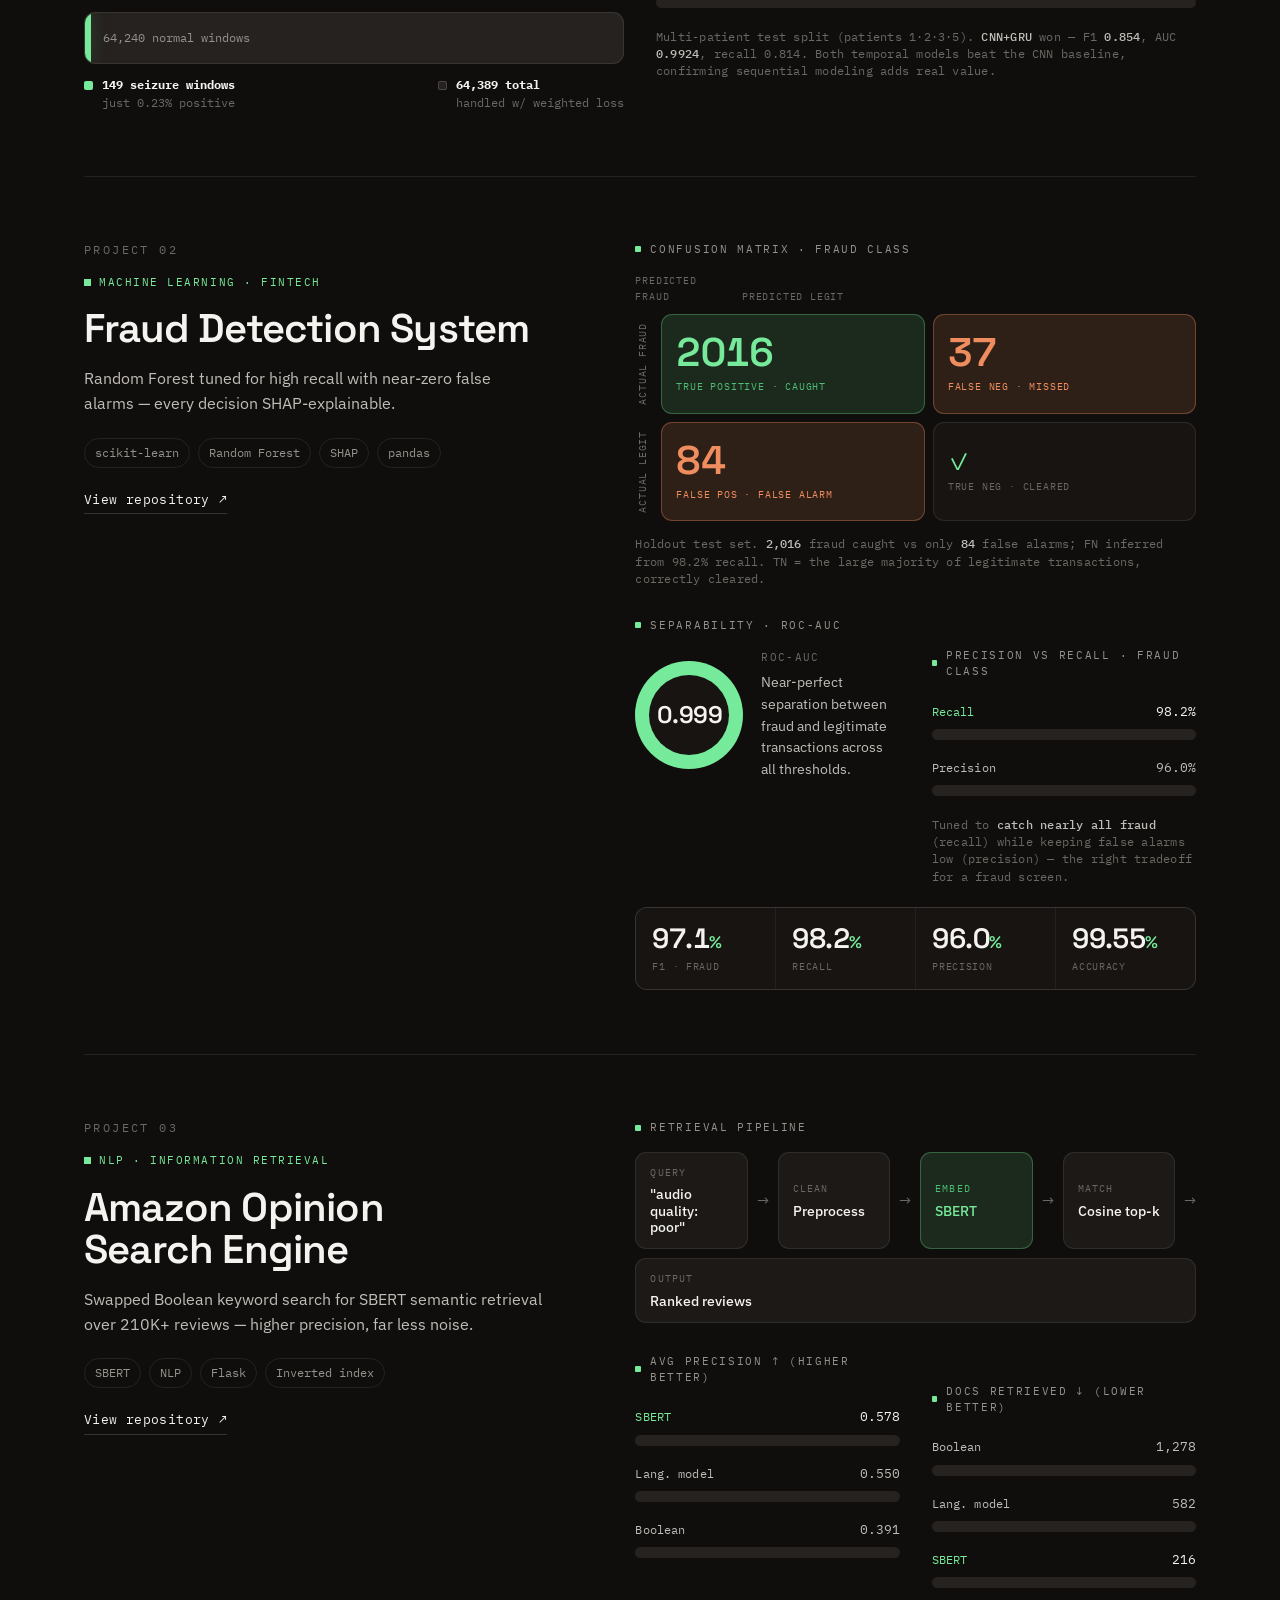
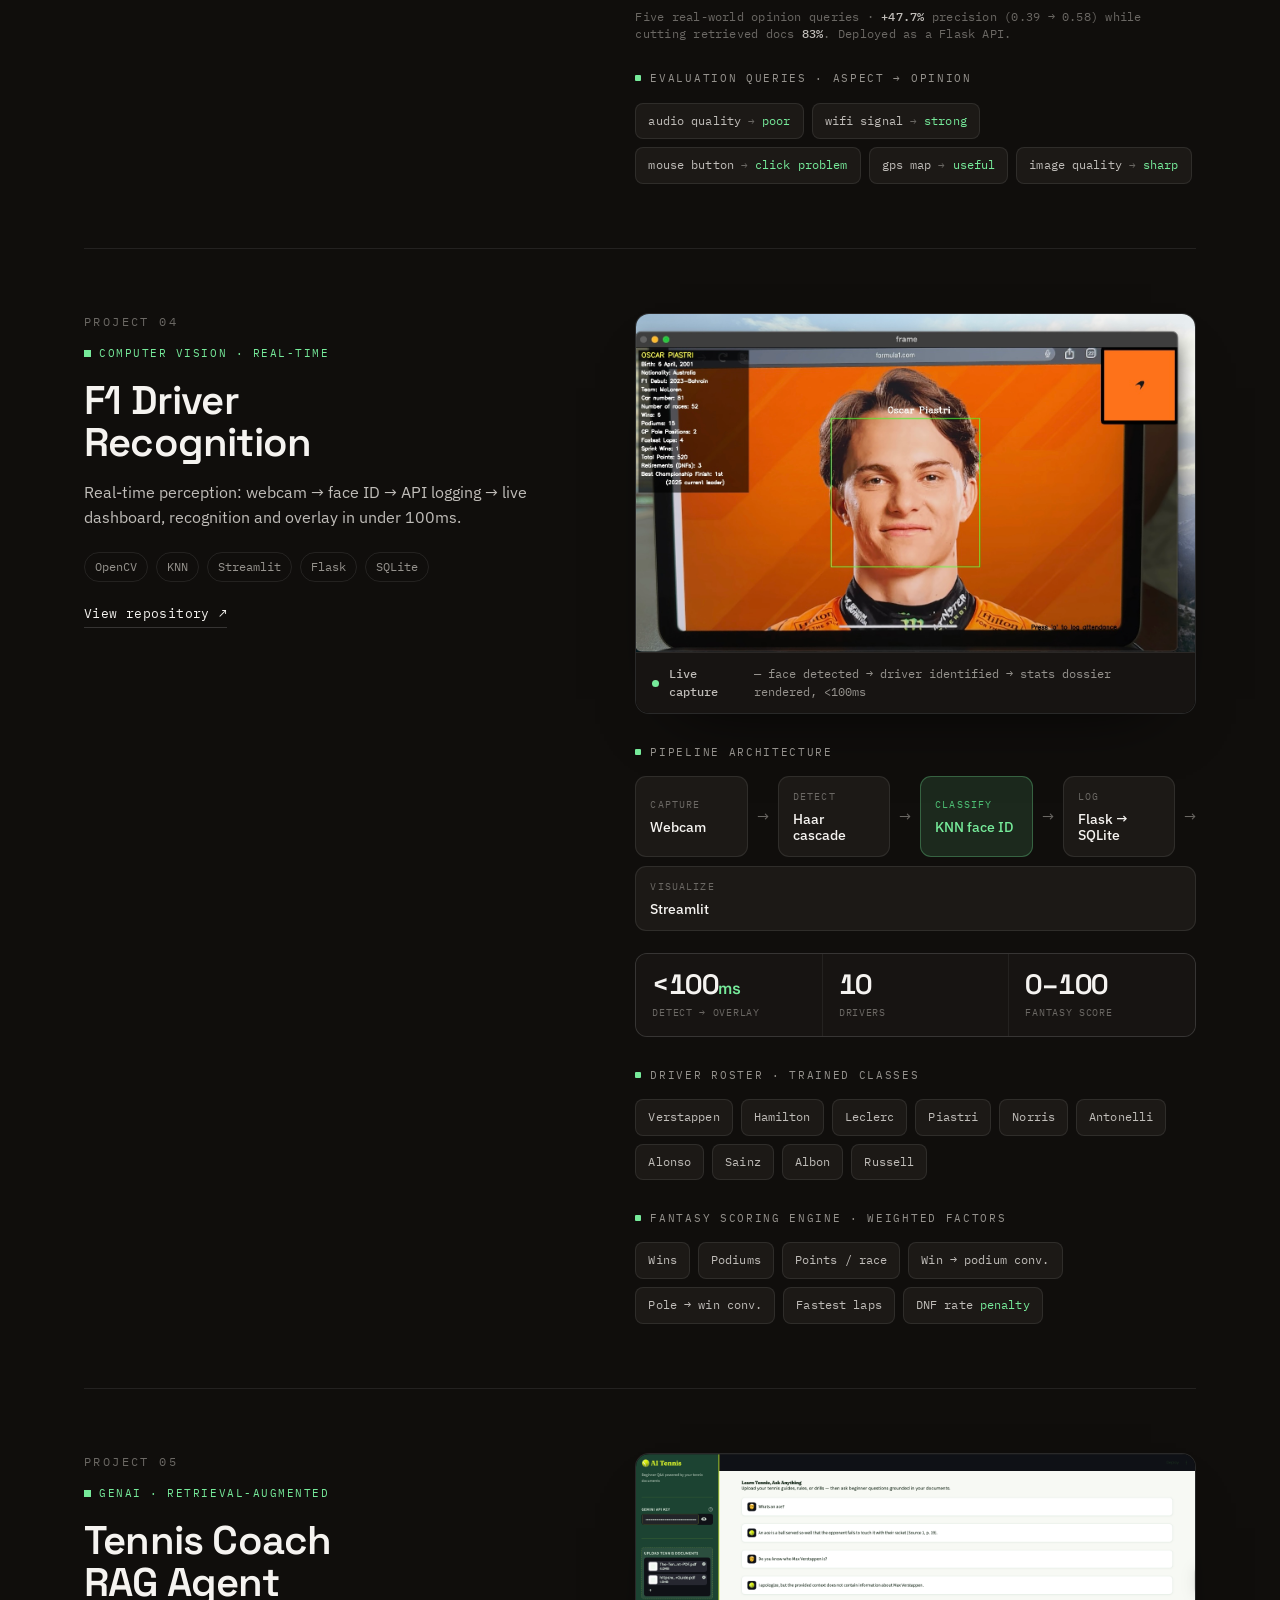
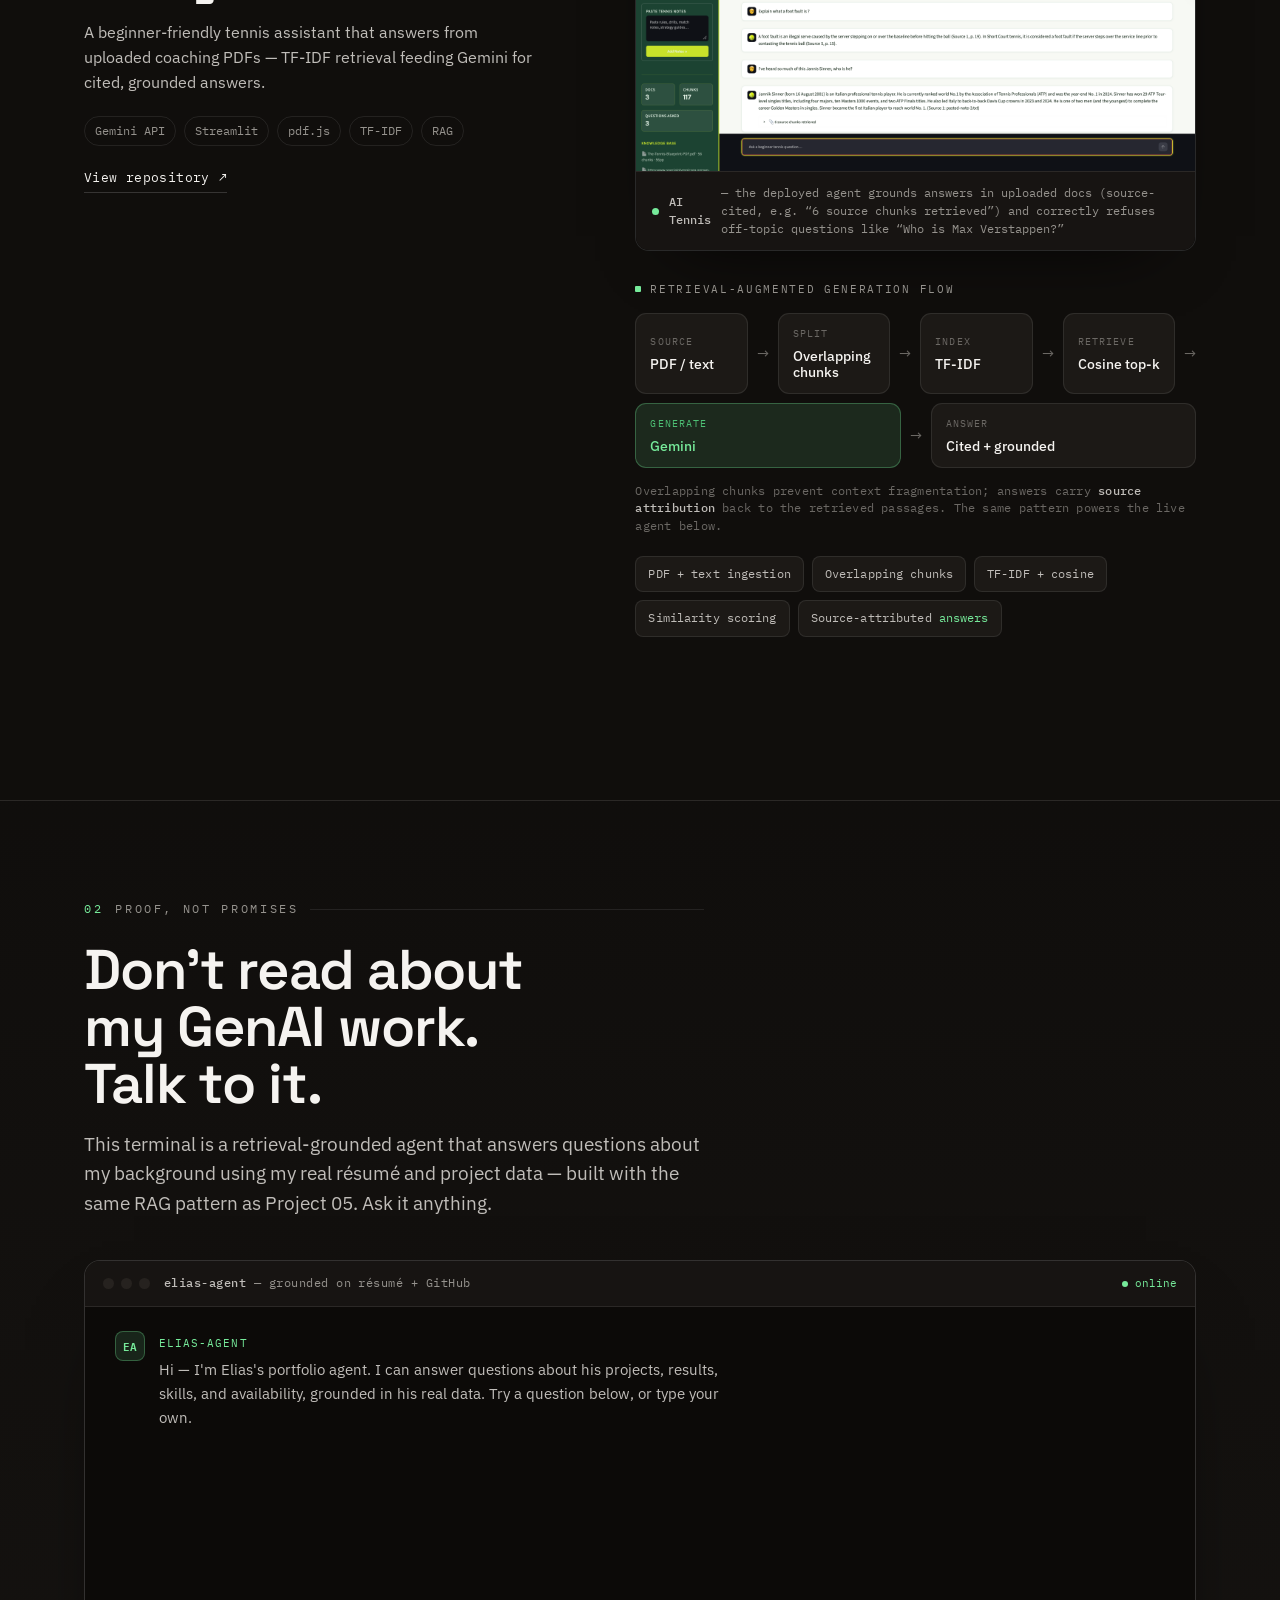
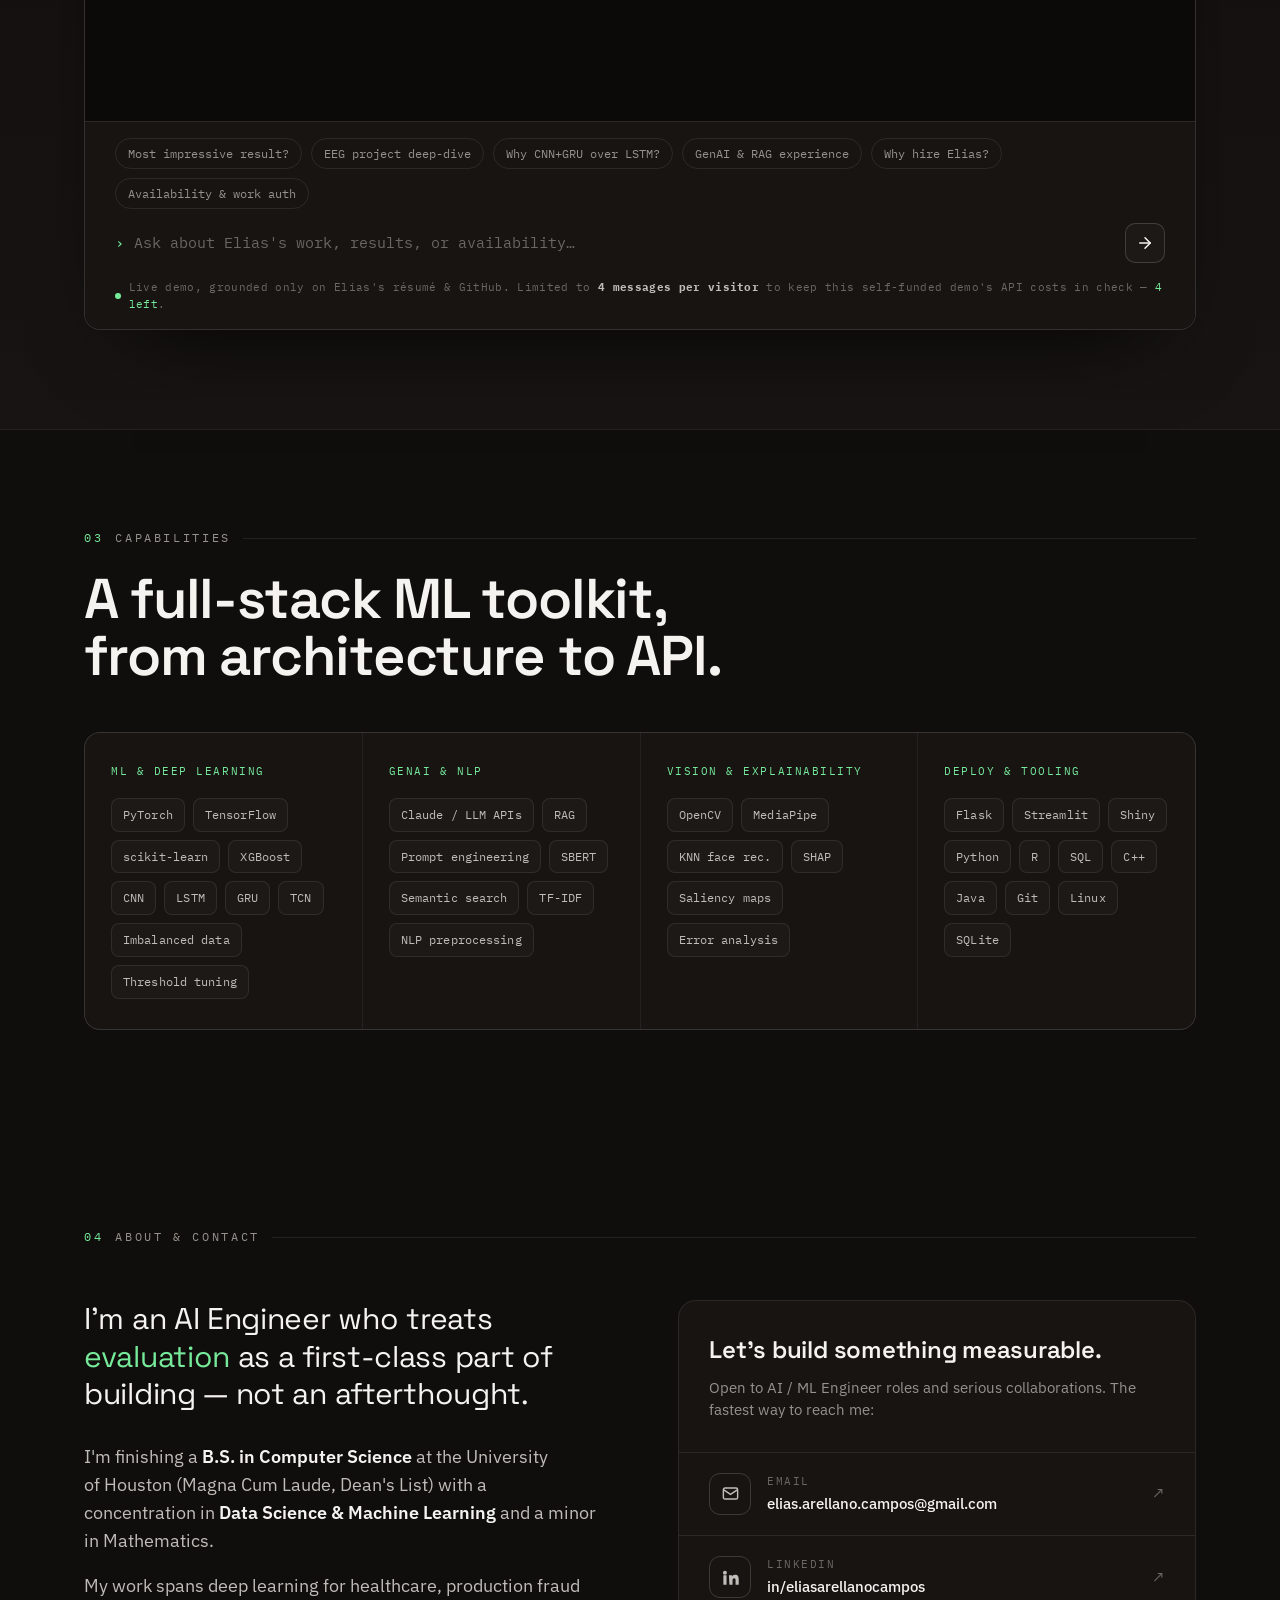
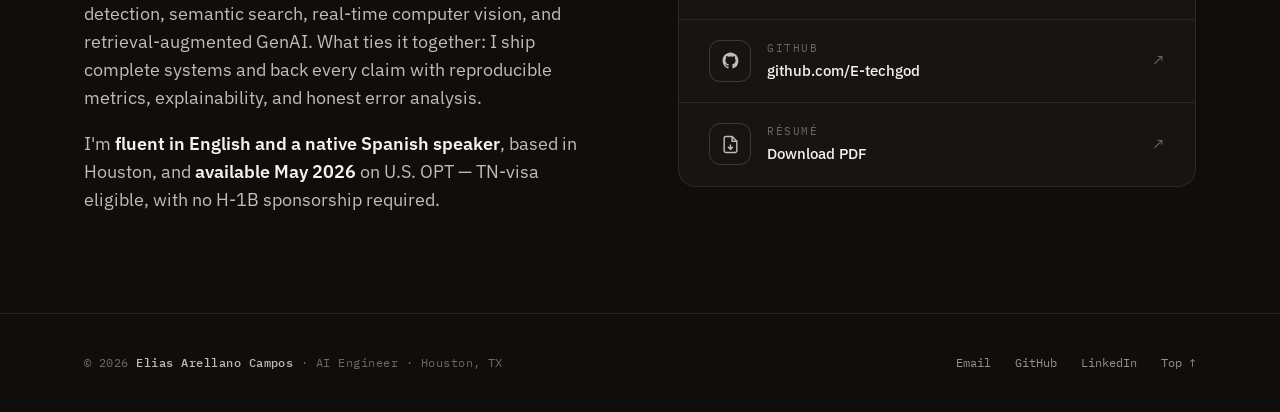
==== commit e139934f: "Merge branch 'main' of https://github.com/E-techgod/EAC Modify the name of 05 :wq" ====
--- a/index.html
+++ b/index.html
@@ -376,8 +376,8 @@
     <div class="proj-meta">
       <div class="proj-index">PROJECT 05</div>
       <div class="proj-domain"><span class="sq"></span> GenAI · Retrieval-Augmented</div>
-      <h3>RAG Document<br />Q&amp;A Agent</h3>
-      <p class="blurb">Retrieval-augmented Q&amp;A over PDFs and text — TF-IDF retrieval feeding Gemini for cited, grounded answers.</p>
+      <h3>Tennis Coach<br />RAG Agent</h3>
+      <p class="blurb">A beginner-friendly tennis assistant that answers from uploaded coaching PDFs — TF-IDF retrieval feeding Gemini for cited, grounded answers.</p>
       <div class="stack"><span>Gemini API</span><span>Streamlit</span><span>pdf.js</span><span>TF-IDF</span><span>RAG</span></div>
       <a class="proj-link" href="https://github.com/E-techgod/AI-Tennis" target="_blank" rel="noopener">View repository <span>↗</span></a>
     </div>
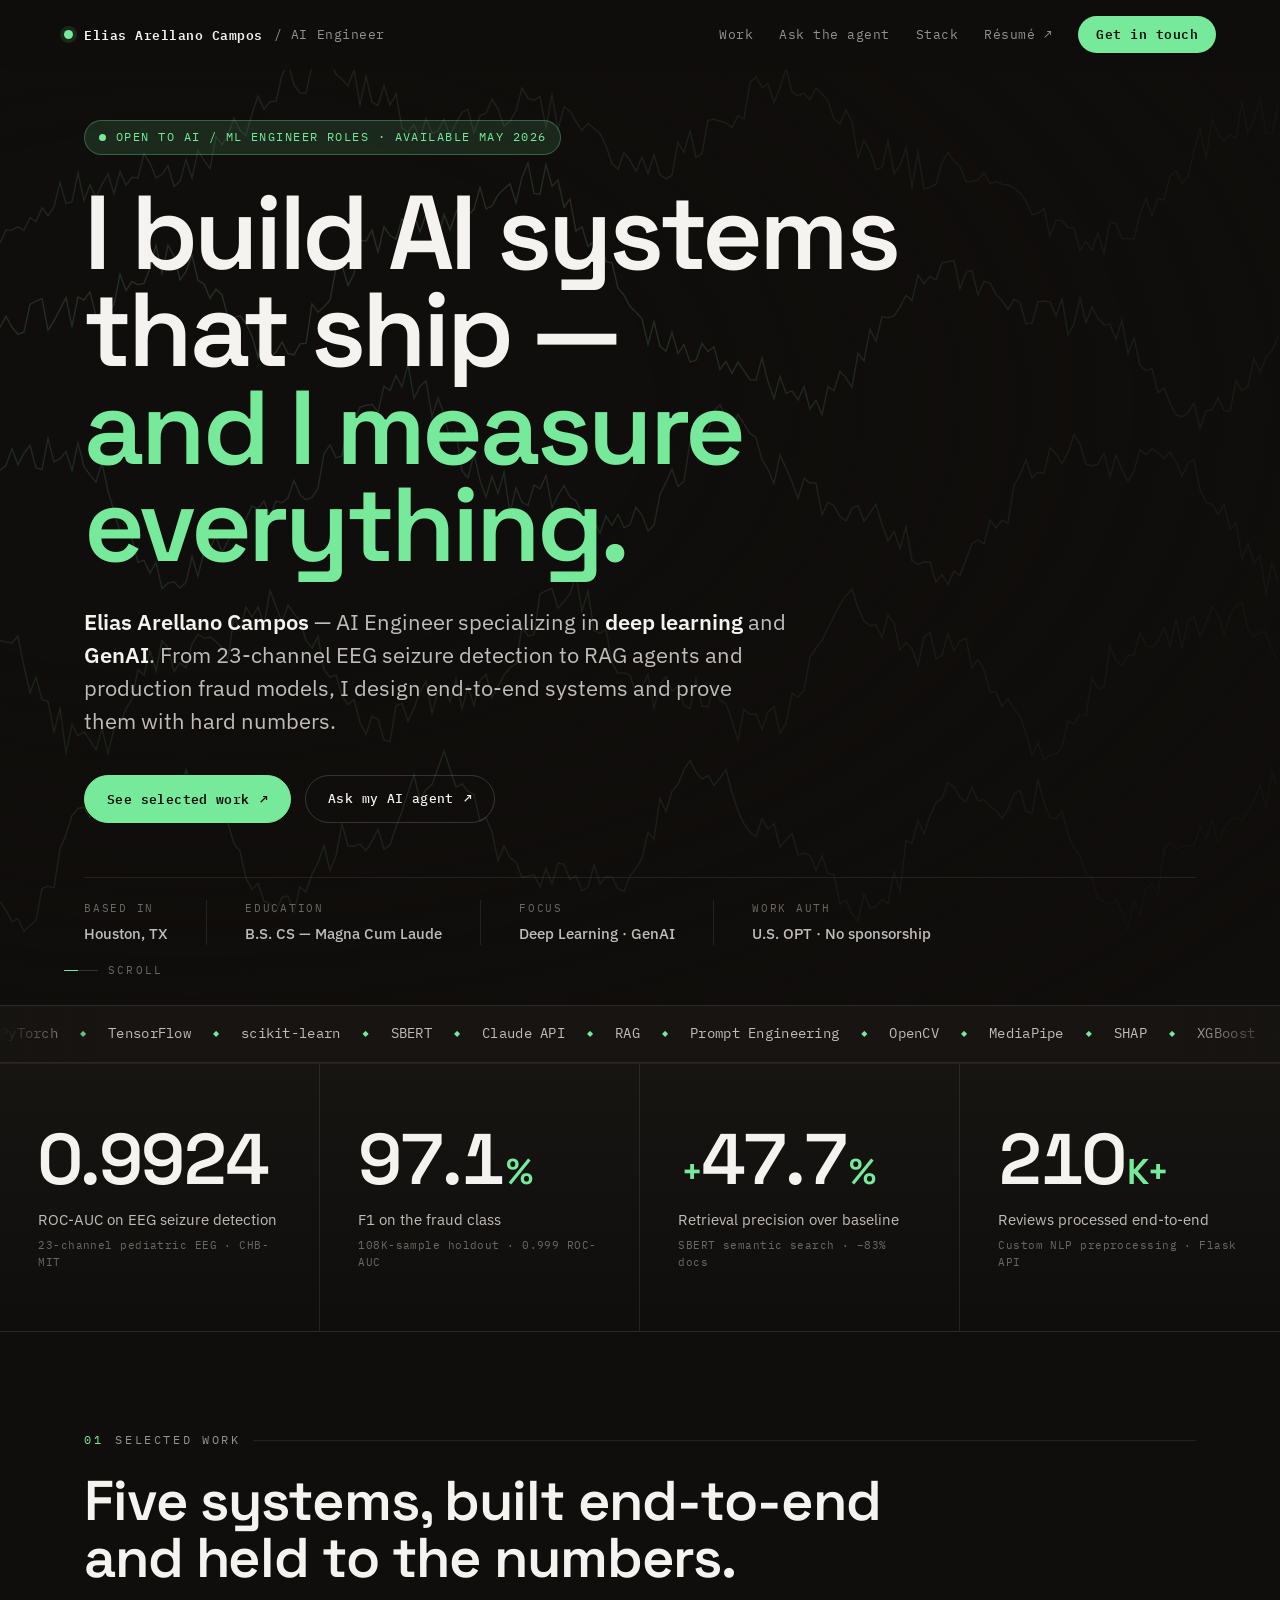
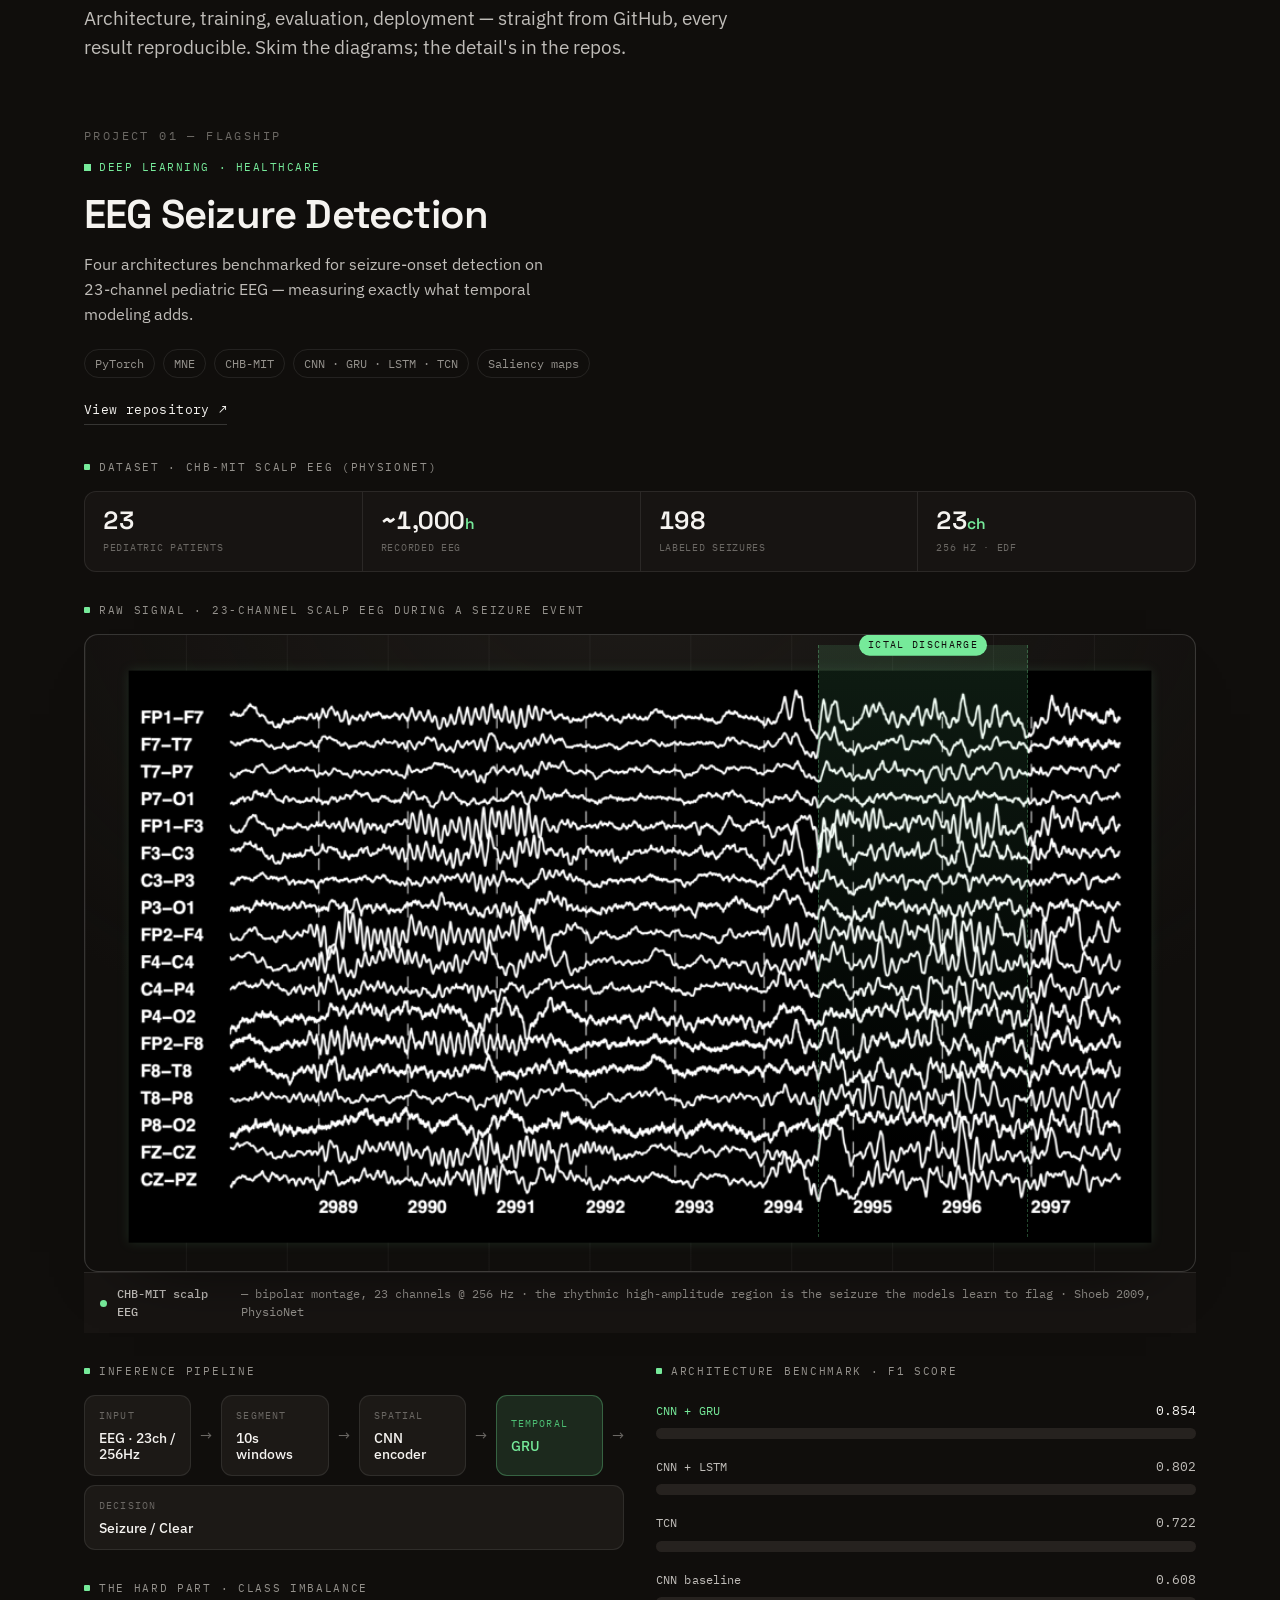
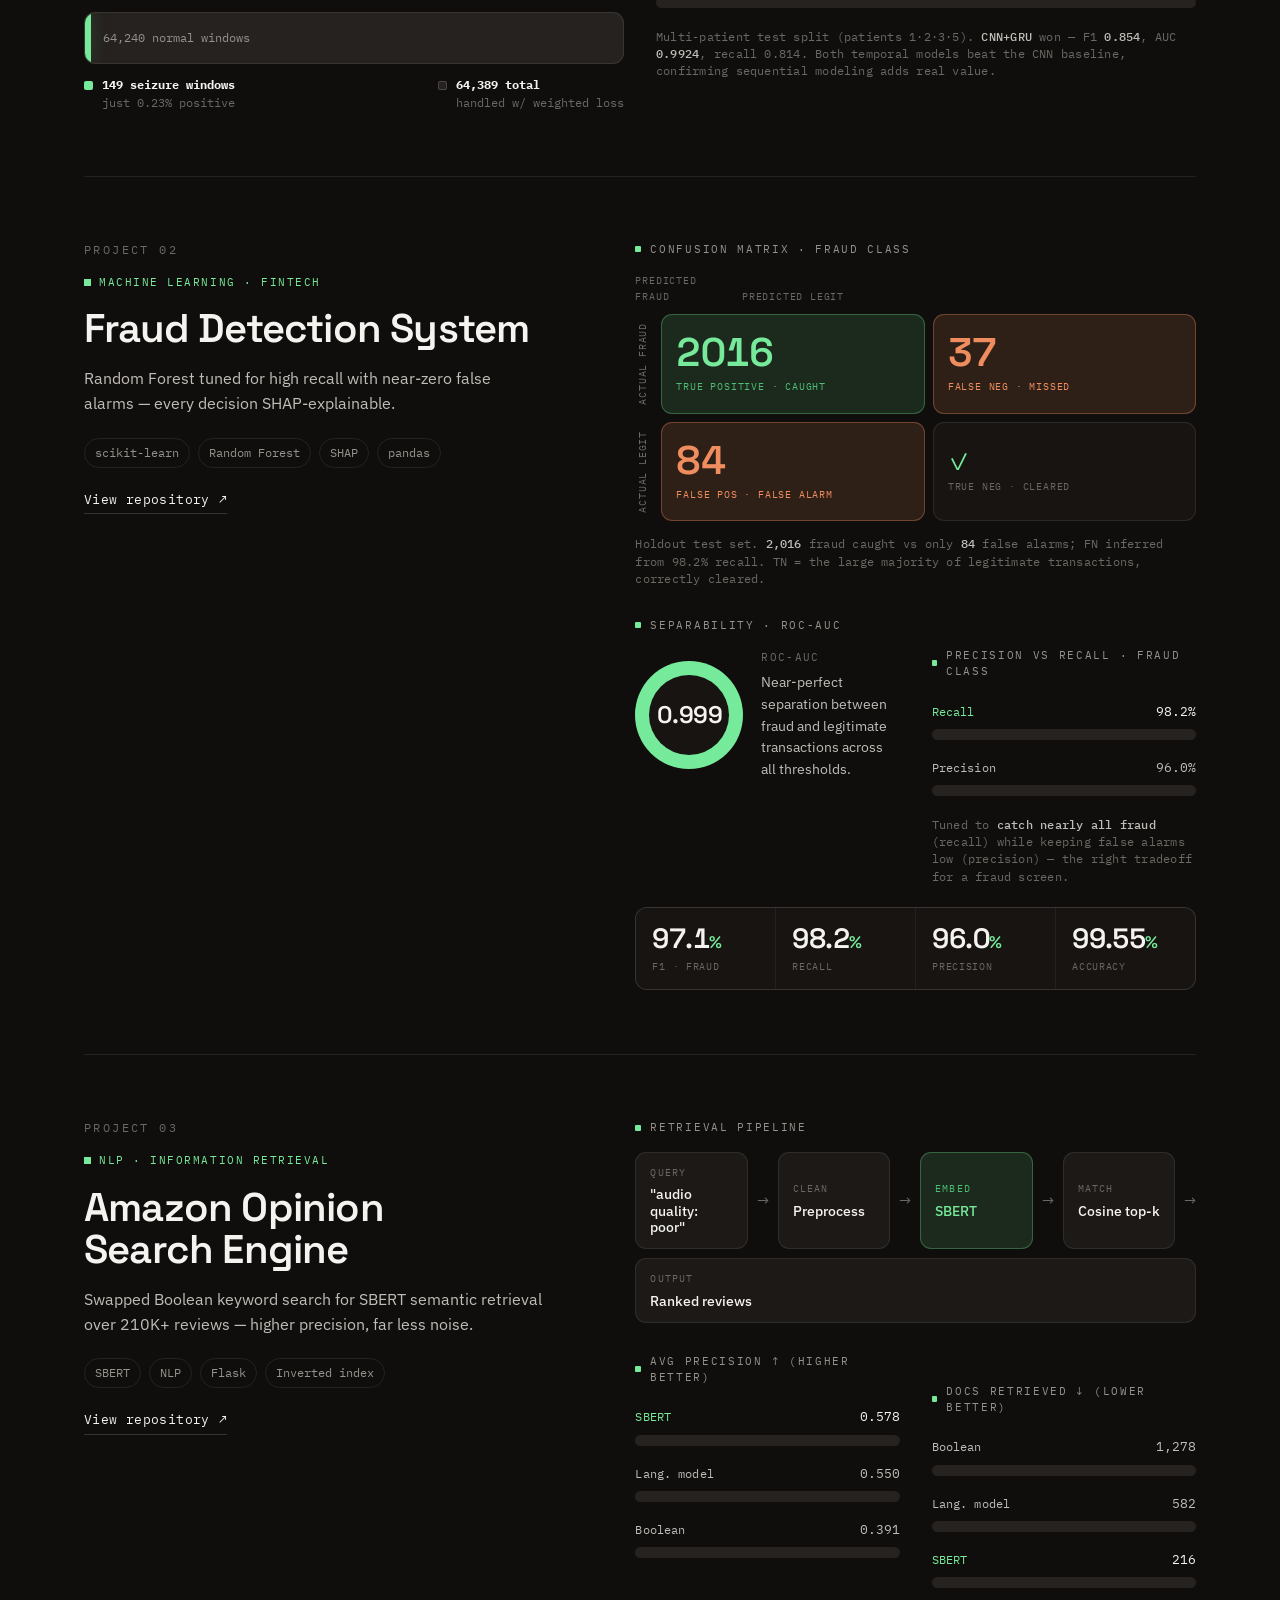
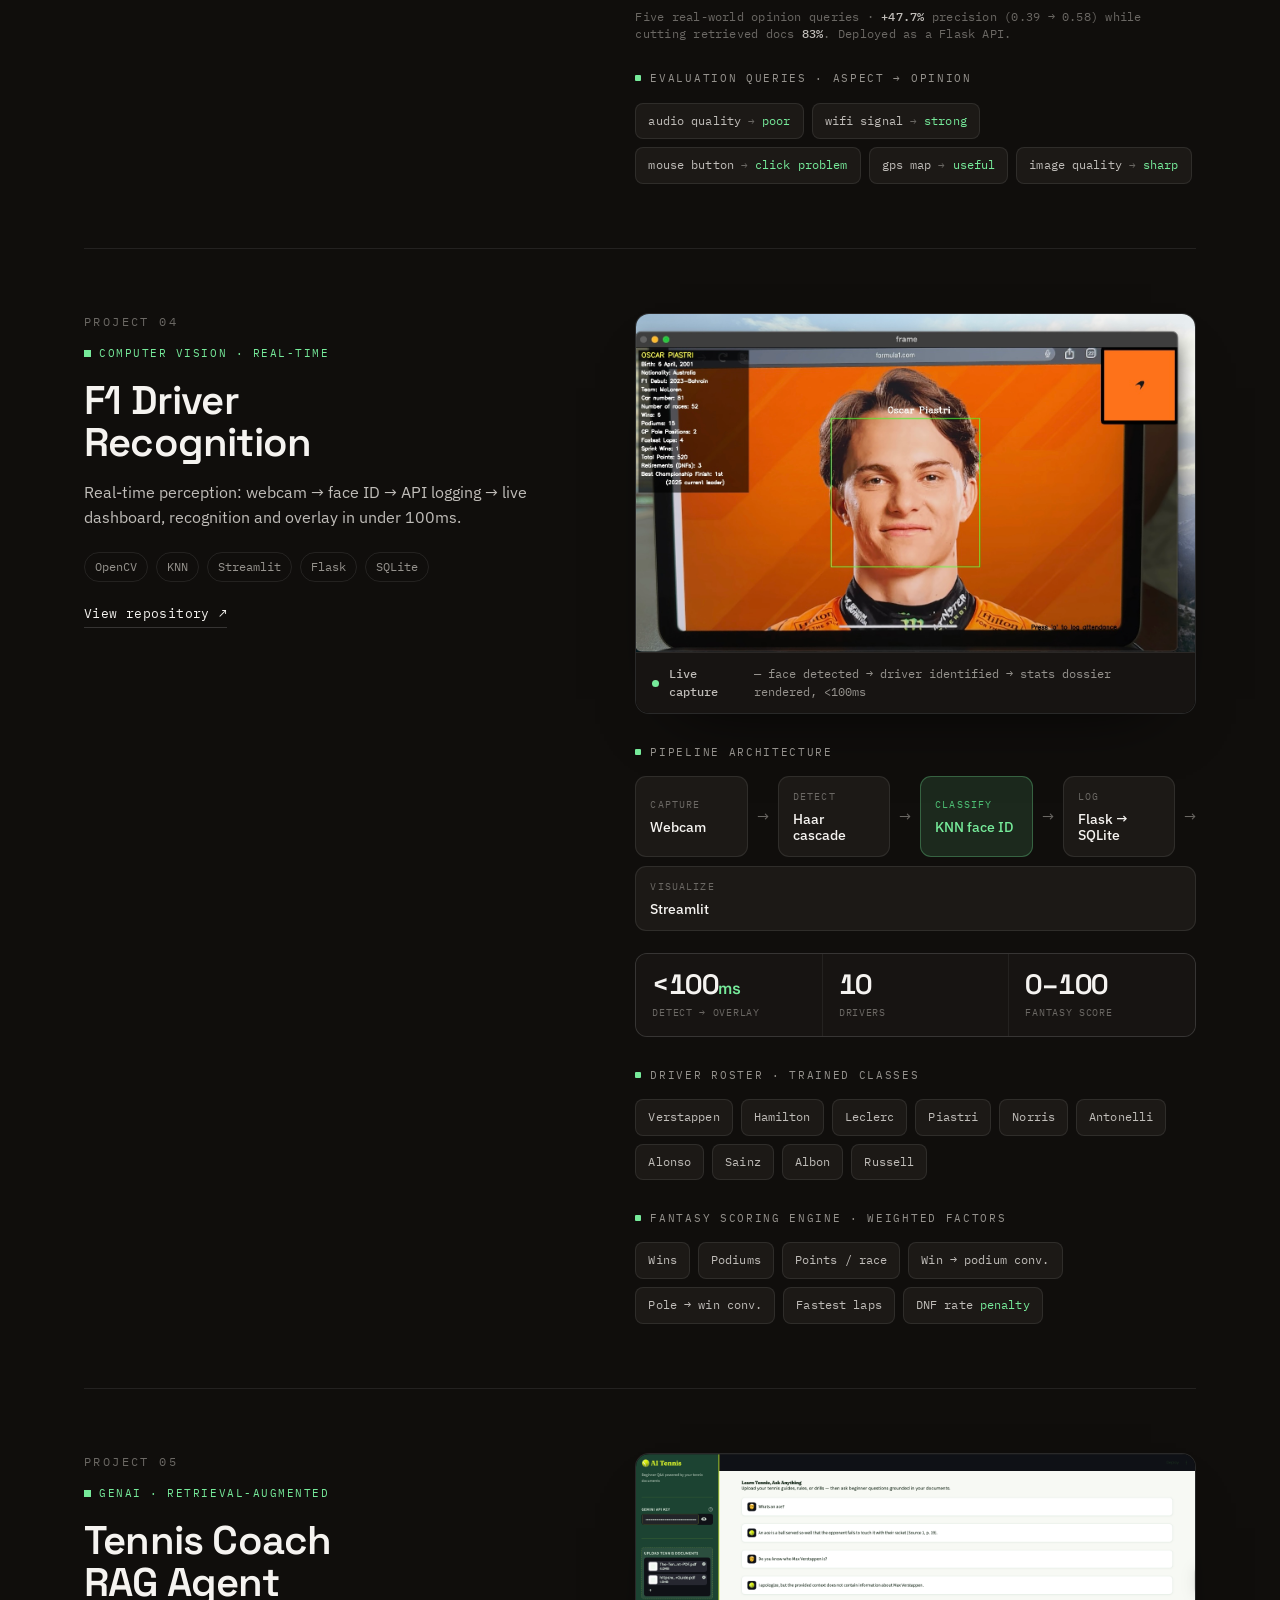
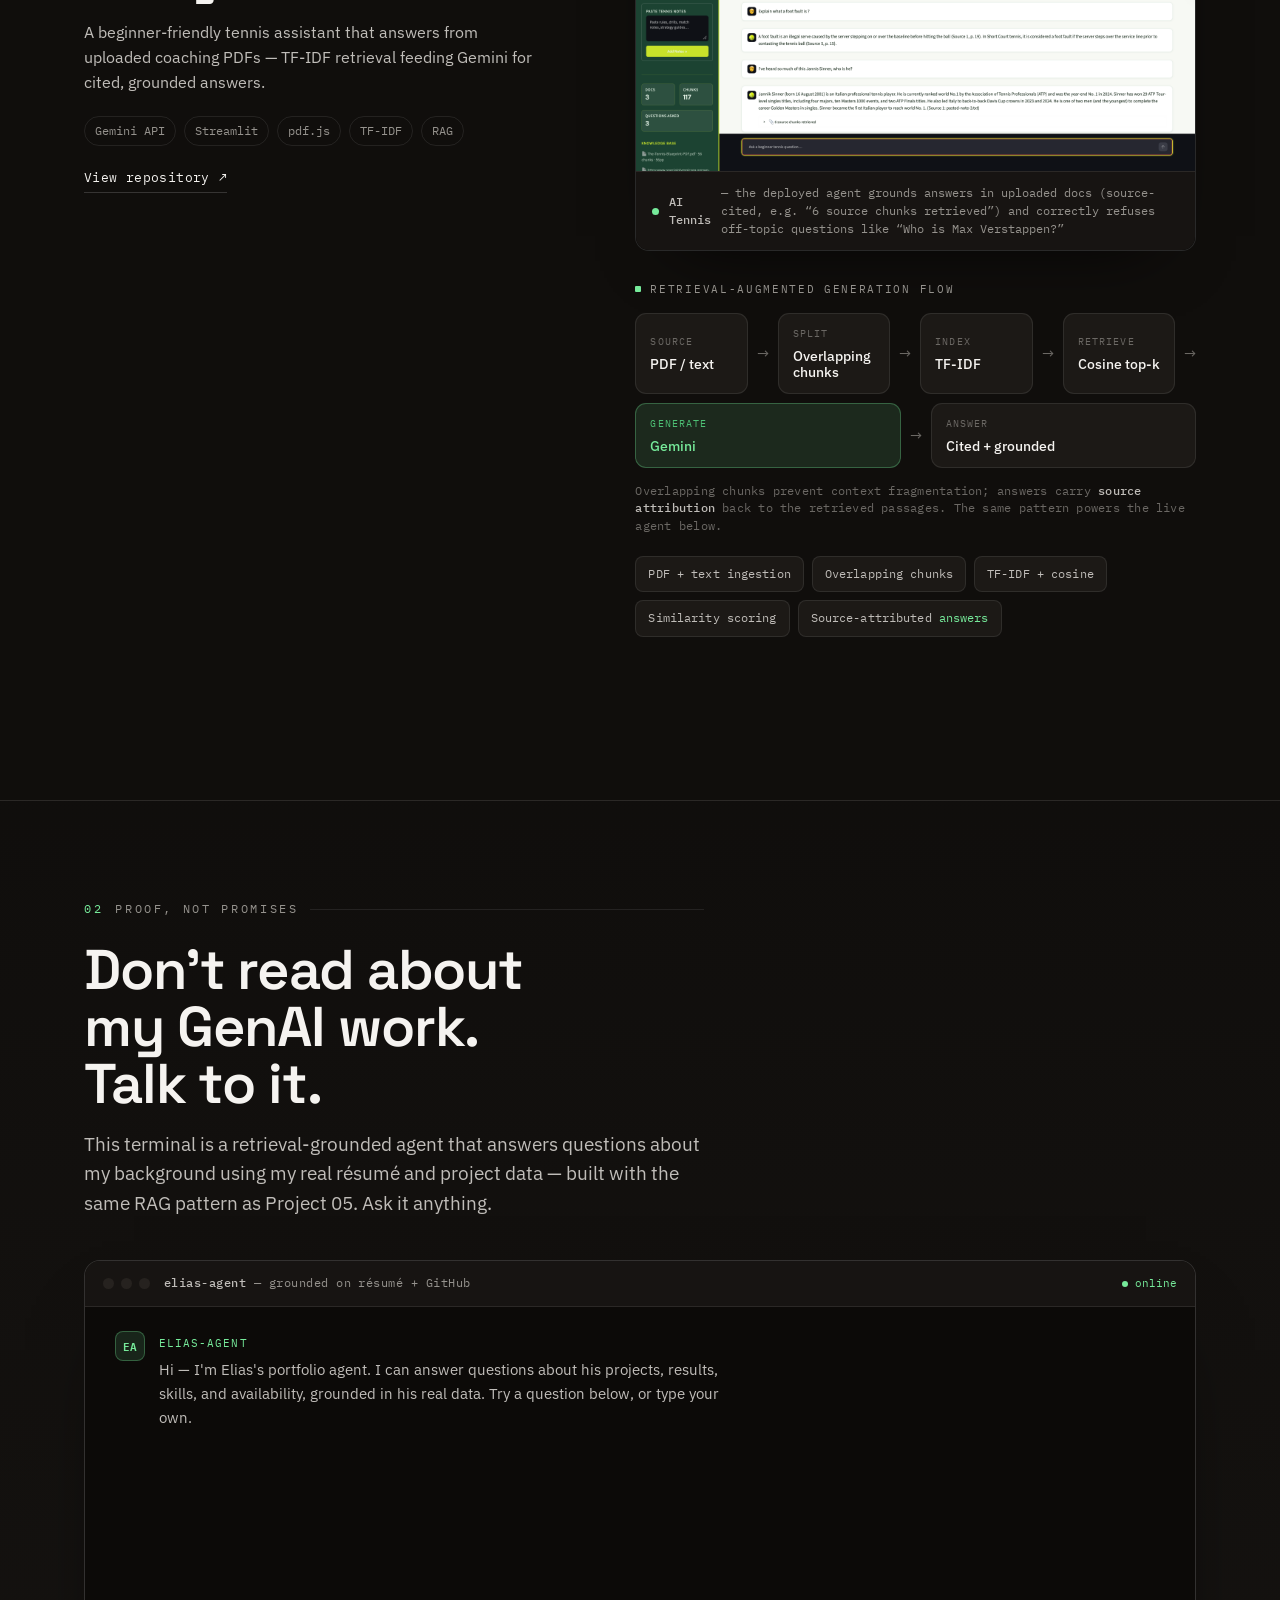
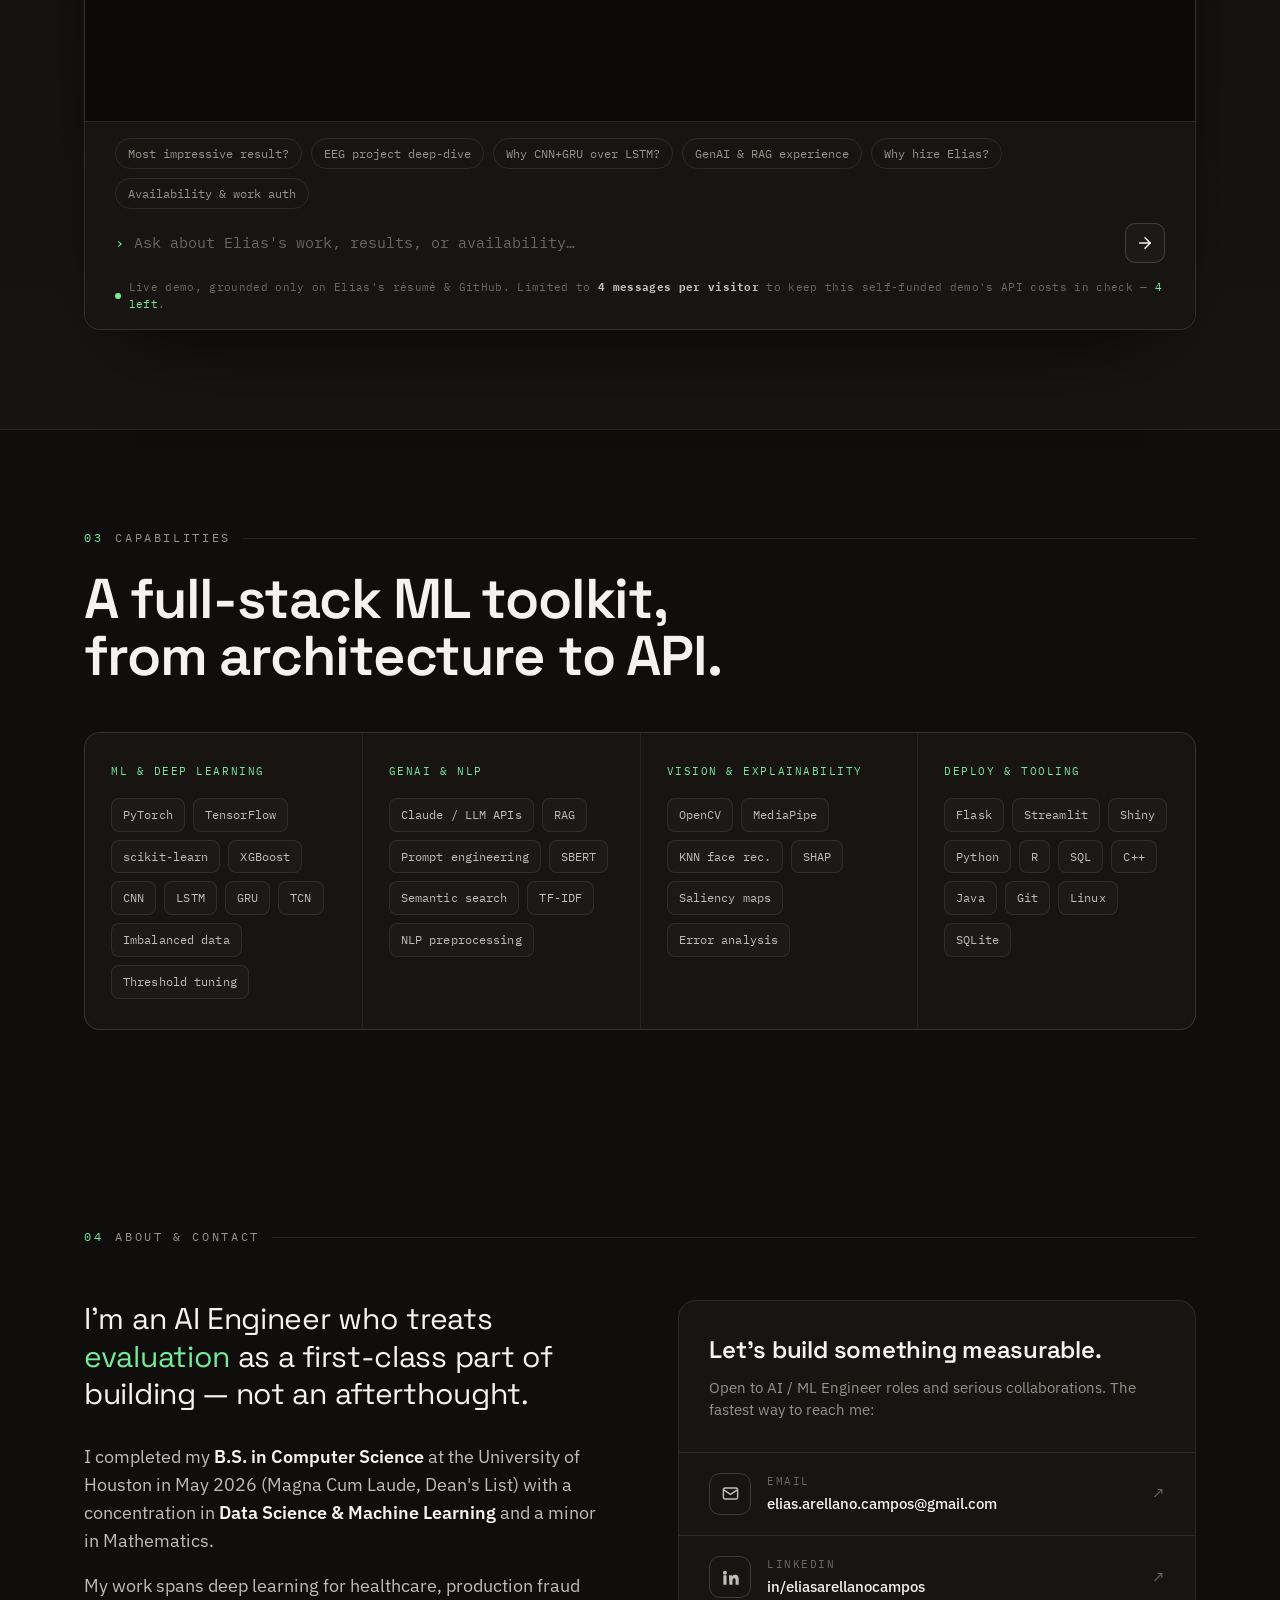
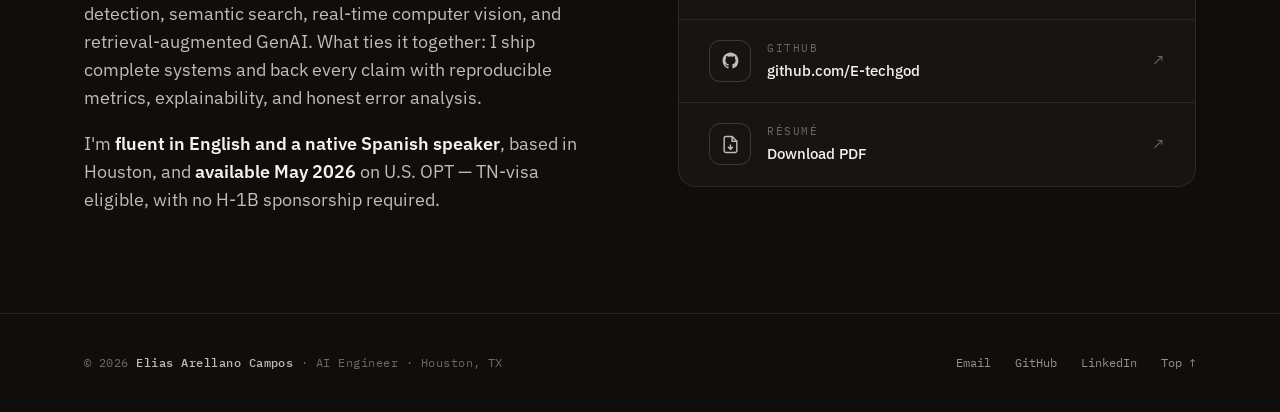
==== commit 59c1ec2c: "Update education completion date in index.html" ====
--- a/index.html
+++ b/index.html
@@ -507,7 +507,7 @@
   <div class="about-grid">
     <div class="about-body reveal">
       <p class="lq">I'm an AI Engineer who treats <em>evaluation</em> as a first-class part of building — not an afterthought.</p>
-      <p>I'm finishing a <b>B.S. in Computer Science</b> at the University of Houston (Magna Cum Laude, Dean's List) with a concentration in <b>Data Science &amp; Machine Learning</b> and a minor in Mathematics.</p>
+      <p>I completed my <b>B.S. in Computer Science</b> at the University of Houston in May 2026 (Magna Cum Laude, Dean's List) with a concentration in <b>Data Science &amp; Machine Learning</b> and a minor in Mathematics.</p>
       <p>My work spans deep learning for healthcare, production fraud detection, semantic search, real-time computer vision, and retrieval-augmented GenAI. What ties it together: I ship complete systems and back every claim with reproducible metrics, explainability, and honest error analysis.</p>
       <p>I'm <b>fluent in English and a native Spanish speaker</b>, based in Houston, and <b>available May 2026</b> on U.S. OPT — TN-visa eligible, with no H-1B sponsorship required.</p>
     </div>
